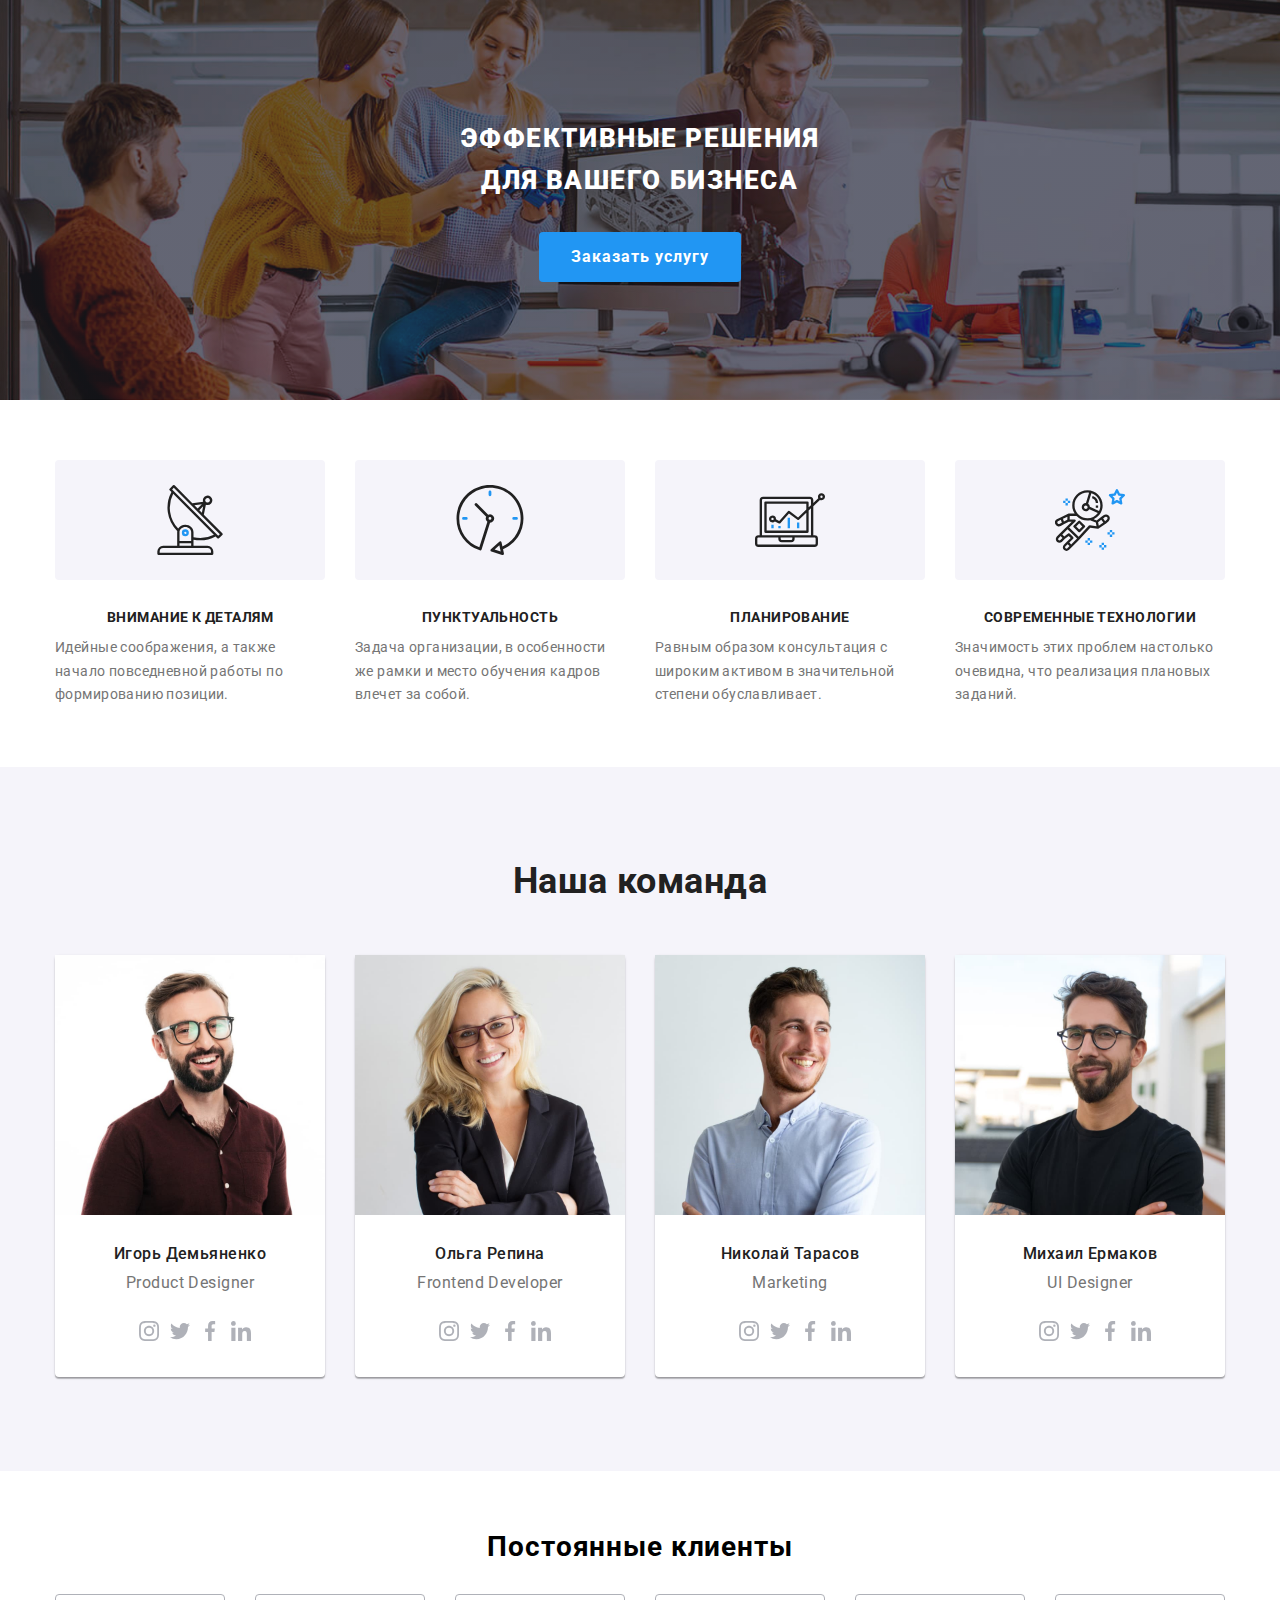
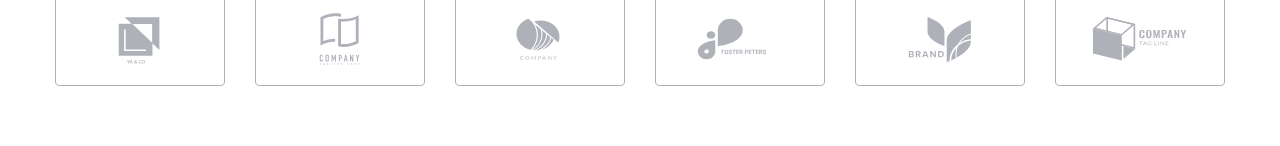
==== index.html @ dbbec522 "Clents mobile version" ====
<!DOCTYPE html>
<html lang="ru">
  <head>
    <meta charset="UTF-8" />
    <meta http-equiv="X-UA-Compatible" content="IE=edge" />
    <meta name="viewport" content="width=device-width, initial-scale=1.0" />
    <title>Студия</title>
    <link rel="preconnect" href="https://fonts.googleapis.com">
    <link rel="preconnect" href="https://fonts.gstatic.com" crossorigin>
    <link href="https://fonts.googleapis.com/css2?family=Raleway:wght@700&family=Roboto:wght@400;500;700;900&display=swap"
      rel="stylesheet">
      <link rel="stylesheet" href="./css/modern-normalize.css">
    
    <link rel="stylesheet" href="./css/main.min.css">
  </head>

  <body>
    <!-- <header class="header">
     <div class="container header-container">
      <nav class="main-nav">
        <a class="logo link" href="./index.html"><span class="logo__text" lang="en">Web</span>Studio</a>
        <ul class="header-list list">
          <li class="header-list__item "><a class="header-list__link link current current-line" href="./index.html">Студия </a></li>
          <li class="header-list__item"><a class="header-list__link link" href="./portfolio.html">Портфолио</a></li>
          <li class="header-list__item"><a class="header-list__link link" href="">Контакты</a></li>
        </ul>
      </nav>
      <ul class="header-contacts list">
        <li class="header-contacts__item"><a class="header-contacts__link link" href="mailto:info@devstudio.com">
          <svg class="header-contacts__icon" width="16" height="12">
            <use href="./images/icons.svg#icon-envelope"></use></svg>info@devstudio.com</a></li>
        <li class="header-contacts__item"><a class="header-contacts__link link" href="tel:+380961111111">
          <svg class="header-contacts__icon" width="10" height="16"><use href="./images/icons.svg#icon-smartphone"></use></svg>+38 096 111 11 11</a></li>
      </ul>
    </div>
    </header> -->
    <main>
      <section class="hero">
         <div class="container"> 
        <h1 class="hero__title">Эффективные решения для вашего бизнеса</h1>
       
       <button class="hero__btn" type="button" data-modal-open>Заказать услугу</button>
     </div>
      </section>
      <section class="features">
        <div class="container">
        <h2 class="features__title visually-hidden">Особенности</h2>
        <ul class="features-list list ">
          <li class="features-list__item"> <div class="features-list__icon"><svg width="70" height="70">
            <use href="./images/icons.svg#icon-antenna"></use></svg></div>
            <h3 class="features-list__subtitle">Внимание к деталям</h3>
            <p class="features-list__text">
              Идейные соображения, а также начало повседневной работы по
              формированию позиции.
            </p>
          </li>
          <li class="features-list__item"><div class="features-list__icon"><svg width="70" height="70">
            <use href="./images/icons.svg#icon-clock"></use></svg>
           </div>
            <h3 class="features-list__subtitle">Пунктуальность</h3>
            <p class="features-list__text">
              Задача организации, в особенности же рамки и место обучения кадров
              влечет за собой.
            </p>
          </li>
          <li class="features-list__item"><div class="features-list__icon"><svg width="70" height="70"><use href="./images/icons.svg#icon-diagram"></use>
          </svg></div>
            <h3 class="features-list__subtitle">Планирование</h3>
            <p class="features-list__text">
              Равным образом консультация с широким активом в значительной
              степени обуславливает.
            </p>
          </li>
          <li class="features-list__item"><div class="features-list__icon"><svg width="70" height="70"><use href="./images/icons.svg#icon-astronaut"></use></svg></div>
            <h3 class="features-list__subtitle">Современные технологии</h3>
            <p class="features-list__text">
              Значимость этих проблем настолько очевидна, что реализация
              плановых заданий.
            </p>
          </li>
        </ul>
      </div>
      </section>
      <!-- <section class="about-us">
        <div class="container">
        <h2 class="about-us__title">Чем мы занимаемся</h2>
        <ul class="about-us__list list">
          <li class="about-us__item">
            <img
              src="./images/box1.jpg"
              alt="пишет код на компьютере"
              width="370"
            />
            <p class="about-us__subtitle">Десктопные приложения</p>
          </li>
          <li class="about-us__item">
            <img
              src="./images/box2.jpg"
              alt="тестирует приложение на смартфоне"
              width="370"
            />
            <p class="about-us__subtitle">Мобильные приложения</p>
          </li>
          <li class="about-us__item">
            <img
              src="./images/box3.jpg"
              alt="тестирует приложение на планшете"
              width="370"
            />
            <p class="about-us__subtitle">Дизайнерские решения</p>
          </li>
        </ul>
      </div>
      </section> -->
      <section class="our-command">
        <div class="container">
        <h2 class="our-command__title">Наша команда</h2>
        <ul class="our-command__list list">
          <li class="our-command__item">
            <picture>
              <source srcset="./images/our-command-1-desk-1x.jpg 1x, 
              ./images/our-command-1-desk-2x.jpg 2x"
              media="(min-width:1200px)">
              <source srcset="./images/our-command-1-tab-1x.jpg 1x, 
              ./images/our-command-1-tab-2x.jpg 2x"
                media="(min-width:768px)">
                <source srcset="./images/our-command-1-mob-1x.jpg 1x, 
            ./images/our-command-1-mob-2x.jpg 2x"
            media="(min-width:320px)">
            </picture>
            <img src="./images/our-command-1.jpg" alt="фото Игоря Демьяненко/>
            <div class="our-command-list__content">
            <h3 class="our-command-list__subtitle">Игорь Демьяненко</h3>
            <p class="our-command-list__text" lang="en">Product Designer</p>
         <ul class="our-command-social-list socials list">
          <li class="socials__item">
            <a href="" class="socials__link"><svg class="socials__icon" width="20" height="20">
              <use href="./images/icons.svg#icon-instagram"></use>
            </svg></a>
          </li>
          <li class="socials__item">
            <a href="" class="socials__link"><svg class="socials__icon" width="20" height="20">
              <use href="./images/icons.svg#icon-twitter"></use></svg></a>
          </li>
          <li class="socials__item">
            <a href="" class="socials__link"><svg class="socials__icon" width="20" height="20">
              <use href="./images/icons.svg#icon-facebook"></use>
            </svg></a>
          </li>
          <li class="socials__item">
            <a href="" class="socials__link"><svg class="socials__icon" width="20" height="20">
              <use href="./images/icons.svg#icon-linkedin"></use>
            </svg></a>
          </li>
         </ul>
        </li>
          <li class="our-command__item">
            <picture>
              <source srcset="./images/our-command-2-desk-1x.jpg 1x, 
              ./images/our-command-2-desk-2x.jpg 2x"
                media="(min-width:1200px)">
              <source srcset="./images/our-command-2-tab-1x.jpg 1x,
              ./images/our-command-2-tab-2x.jpg 2x" media="(min-width:768px)">
              <source srcset="./images/our-command-2-mob-1x.jpg 1x, 
                        ./images/our-command-2-mob-2x.jpg 2x" media="(min-width:320px)">
            </picture>
            <img
              src="./images/our-command-2.jpg"
              alt=" фото Ольги Репиной"
            />
            <div class="our-command-list__content">
            <h3 class="our-command-list__subtitle">Ольга Репина</h3>
            <p class="our-command-list__text" lang="en">Frontend Developer</p>
            <ul class="our-command-social-list socials list">
            
              <li class="socials__item">
                <a href="" class="socials__link"><svg class="socials__icon" width="20" height="20">
                    <use href="./images/icons.svg#icon-instagram"></use>
                  </svg></a>
              </li>
              <li class="socials__item">
                <a href="" class="socials__link"><svg class="socials__icon" width="20" height="20">
                    <use href="./images/icons.svg#icon-twitter"></use>
                  </svg></a>
              </li>
              <li class="socials__item">
                <a href="" class="socials__link"><svg class="socials__icon" width="20" height="20">
                    <use href="./images/icons.svg#icon-facebook"></use>
                  </svg></a>
              </li>
              <li class="socials__item">
                <a href="" class="socials__link"><svg class="socials__icon" width="20" height="20">
                    <use href="./images/icons.svg#icon-linkedin"></use>
                  </svg></a>
              </li>
            </ul>
          </div>
        </li>
          <li class="our-command__item">
            <picture>
              <source srcset="./images/our-command-3-desk-1x.jpg 1x, 
                          ./images/our-command-3-desk-2x.jpg 2x" media="(min-width:1200px)">
              <source srcset="./images/our-command-3-tab-1x.jpg 1x,
                          ./images/our-command-3-tab-2x.jpg 2x" media="(min-width:768px)">
              <source srcset="./images/our-command-3-mob-1x.jpg 1x, 
                                    ./images/our-command-3-mob-2x.jpg 2x" media="(min-width:320px)">
            </picture>
            <img
              src="./images/our-command-3.jpg"
              alt=" фото Николая Тарасова"
            />
            <div class="our-command-list__content">
            <h3 class="our-command-list__subtitle">Николай Тарасов</h3>
            <p class="our-command-list__text" lang="en">Marketing</p>
            <ul class="our-command-social-list socials list">
            
              <li class="socials__item">
                <a href="" class="socials__link"><svg class="socials__icon" width="20" height="20">
                    <use href="./images/icons.svg#icon-instagram"></use>
                  </svg></a>
              </li>
              <li class="socials__item">
                <a href="" class="socials__link"><svg class="socials__icon" width="20" height="20">
                    <use href="./images/icons.svg#icon-twitter"></use>
                  </svg></a>
              </li>
              <li class="socials__item">
                <a href="" class="socials__link"><svg class="socials__icon" width="20" height="20">
                    <use href="./images/icons.svg#icon-facebook"></use>
                  </svg></a>
              </li>
              <li class="socials__item">
                <a href="" class="socials__link"><svg class="socials__icon" width="20" height="20">
                    <use href="./images/icons.svg#icon-linkedin"></use>
                  </svg></a>
              </li>
            </ul>
          </div>
        </li>
          <li class="our-command__item">
            <picture>
              <source srcset="./images/our-command-4-desk-1x.jpg 1x, 
                                      ./images/our-command-4-desk-2x.jpg 2x" media="(min-width:1200px)">
              <source srcset="./images/our-command-4-tab-1x.jpg 1x,
                                      ./images/our-command-4-tab-2x.jpg 2x" media="(min-width:768px)">
              <source srcset="./images/our-command-4-mob-1x.jpg 1x, 
      ./images/our-command-4-mob-2x.jpg 2x" media="(min-width:320px)">
            </picture>
            <img
              src="./images/our-command-4.jpg"
              alt="фото Михаила Ермакова"
            />
            <div class="our-command-list__content">
            <h3 class="our-command-list__subtitle">Михаил Ермаков</h3>
            <p class="our-command-list__text" lang="en">UI Designer</p>
            <ul class="our-command-social-list socials list">
            
              <li class="socials__item">
                <a href="" class="socials__link"><svg class="socials__icon" width="20" height="20">
                    <use href="./images/icons.svg#icon-instagram"></use>
                  </svg></a>
              </li>
              <li class="socials__item">
                <a href="" class="socials__link"><svg class="socials__icon" width="20" height="20">
                    <use href="./images/icons.svg#icon-twitter"></use>
                  </svg></a>
              </li>
              <li class="socials__item">
                <a href="" class="socials__link"><svg class="socials__icon" width="20" height="20">
                    <use href="./images/icons.svg#icon-facebook"></use>
                  </svg></a>
              </li>
              <li class="socials__item">
                <a href="" class="socials__link"><svg class="socials__icon" width="20" height="20">
                    <use href="./images/icons.svg#icon-linkedin"></use>
                  </svg></a>
              </li>
            </ul>
          </div>
        </li>
        </ul>
      </div>
    </div>
      </section>
      <section class="clients">
        <div class="container">
          <h2 class="clients__title">Постоянные клиенты</h2>
          <ul class="clients-list list">
            <li class="clients-list__item"> <a class="clients-list__link" href=""><svg class="clients-list__logo" width="106"
                  height="60">
                  <use href="./images/icons.svg#icon-logo-1"></use>
                </svg></a>
            </li>
            <li class="clients-list__item"> <a class="clients-list__link" href=""><svg class="clients-list__logo" width="106"
                  height="60">
                  <use href="./images/icons.svg#icon-logo-2"></use>
                </svg></a>
            </li>
            <li class="clients-list__item"> <a class="clients-list__link" href=""><svg class="clients-list__logo" width="106"
                  height="60">
                  <use href="./images/icons.svg#icon-logo-3"></use>
                </svg></a>
            </li>
            <li class="clients-list__item"> <a class="clients-list__link" href=""><svg class="clients-list__logo" width="106"
                  height="60">
                  <use href="./images/icons.svg#icon-logo-4"></use>
                </svg></a>
            </li>
            <li class="clients-list__item"> <a class="clients-list__link" href=""><svg class="clients-list__logo" width="106"
                  height="60">
                  <use href="./images/icons.svg#icon-logo-5"></use>
                </svg></a>
            </li>
            <li class="clients-list__item"> <a class="clients-list__link" href=""><svg class="clients-list__logo" width="106"
                  height="60">
                  <use href="./images/icons.svg#icon-logo-6"></use>
                </svg></a>
            </li>
          </ul>
        </div>
      </section>
    </main>
    <!-- <footer class="footer">
      <div class="container">
        <div class="footer-wrap">
        <div class="footer-contacts">
      <a class="footer-logo link" href="./index.html"><span class="footer-logo__text" lang="en">Web</span>Studio</a>
      <address>
        <ul class="footer-contacts-list list">
          <li class="footer-contacts-list__item">
            <a class="footer-contacts-list__link footer-contacts-list__adress link" href="https://goo.gl/maps/iGp5P4JQ2fNc7tYMA"
              >г. Киев, пр-т Леси Украинки, 26</a>
          </li>
          <li class="footer-contacts-list__item"><a class="footer-contacts-list__link  link" href="mailto:info@devstudio.com">info@devstudio.com</a></li>
          <li class="footer-contacts-list__item"><a class= "footer-contacts-list__link link" href="tel:+380961111111">+38 096 111 11 11</a></li>
        </ul></address>
    </div>
  
        <div class="footer-join"> 
          <p class="footer-join__title">ПРИСОЕДИНЯЙТЕСЬ</p>
<ul class="footer-social list">
  <li class="footer-social__item"><a href="" class="footer-social__link"><svg class="footer-social__icon" width="20" height="20">
      <use href="./images/icons.svg#icon-instagram"></use>
    </svg></a></li>
    <li class="footer-social__item">
      <a href="" class="footer-social__link"><svg class="footer-social__icon" width="20" height="20">
          <use href="./images/icons.svg#icon-twitter"></use>
        </svg></a>
    </li>
    <li class="footer-social__item">
      <a href="" class="footer-social__link"><svg class="footer-social__icon" width="20" height="20">
          <use href="./images/icons.svg#icon-facebook"></use>
        </svg></a>
    </li>
    <li class="footer-social__item">
      <a href="" class="footer-social__link"><svg class="footer-social__icon" width="20" height="20">
          <use href="./images/icons.svg#icon-linkedin"></use>
        </svg></a>
    </li>
</ul></div>
<div class="footer-subscribe">
<p class="footer-subscribe__title">ПОДПИШИТЕСЬ НА РАССЫЛКУ</p>
<form class="footer-form">
  <label for="footer-form__mail" class="footer-form__text"></label>
 
    <input type="email"
     name="footer-form__mail" 
     class="footer-form__input" 
     id="footer-form__mail"
     placeholder="E-mail"/>
    <button type="submit" class="footer-form__btn">Подписаться
      <svg class="footer-form__icon" width="24" height="24">
        <use href="./images/icons.svg#icon-icon-send"></use></svg></button>

</form></div>
        
   </div></div>
     </footer> -->
     <div class="backdrop is-hidden" data-modal>
      <div class=" modal">
        <button type="button" class="modal__close" data-modal-close>
          <svg class="modal__icon" width="18" height="18">
            <use href="./images/icons.svg#icon-close-black-18dp"></use></svg>
        </button>
        <p class="modal__title">Оставьте свои данные, мы вам перезвоним</p>
        <form class="modal-form">
          <div class="modal-form__field">
          <label for="user-name" class="modal-form__text">Имя</label>
          <div class="modal-form__wrap"><input type="text" 
          name="user-name"  
          class="modal-form__input"
          id="user-name"/>
        <svg class="modal-form__icon" width="18" height="18">
          <use href="./images/icons.svg#icon-person-black"></use></svg>
      </div></div>
          <div class="modal-form__field">
          <label for="user-tel" class="modal-form__text">Телефон</label>
          <div class="modal-form__wrap">
          <input type="tel" 
          name="user-tel" 
          class="modal-form__input"
          id="user-tel"/>
        <svg class="modal-form__icon" width="18" height="18">
          <use href="./images/icons.svg#icon-phone-black"></use></svg>
      </div></div>
         <div class="modal-form__field">
          <label for="user-mail" class="modal-form__text">Почта</label>
          <div class="modal-form__wrap">
          <input type="email"  
          name="user-mail" 
          class="modal-form__input"
          id="user-mail"/>
          <svg class="modal-form__icon" width="18" height="18">
            <use href="./images/icons.svg#icon-email-black">
          </use></svg>
         </div>
       </div>
          <label for="user-text" class="modal-form__text">Комментарий</label>
          <textarea 
          name="user-text" 
          id="user-text" 
          class="modal-form__comment"
          placeholder="Введите текст"></textarea>
          <div class="modal-check">
            <input type="checkbox" name="policy" id="modal-check" class="modal-check visually-hidden" />
            <label for="modal-check" class="modal-check__text">
              <span class="modal-check__span"><svg class="modal-check__icon" width="16" height="15">
                  <use href="./images/icons.svg#icon-check-icon"></use>
                </svg>
              </span>Соглашаюсь с рассылкой и принимаю&nbsp;<a class="modal-check__link" href="">Условия договора</a></label>
            </div>
          <button type="submit" class="modal__btn">Отправить</button>
        </form>
      </div>
     </div>
     <script src="./js/modal.js"></script>
  </body>
</html>
---- css/main.min.css ----
p,h1,h2,h3,h4,h5,h6,ul{margin:0;padding:0}:root{--main-title-color: #ffffff;--second-title-color: #212121;--main-text-color: #757575;--second-text-color: #ffffff;--third-text-color: rgba(255, 255, 255, 0.6);--accent-color: #2196f3;--btn-color: #ffffff;--second-btn-color: #212121;--dark-background-color: #2f303a}body{font-family:Roboto, sans-serif;letter-spacing:0.03em;background-color:#ffffff}.list{list-style:none}.link{text-decoration:none}.visually-hidden{position:absolute;white-space:nowrap;width:1px;height:1px;overflow:hidden;border:0;padding:0;clip:rect(0 0 0 0);clip-path:inset(50%);margin:-1px}img{display:block;max-width:100%;height:auto}.container{width:100%;padding-left:15px;padding-right:15px;margin:0 auto}@media screen and (min-width: 480px){.container{width:480px}}@media screen and (min-width: 768px){.container{width:768px}}@media screen and (min-width: 1200px){.container{width:1200px}}.header{border-bottom:1px solid #ececec}.main-nav{display:flex}.header-list{display:flex;align-items:baseline}.header-contacts{display:flex;align-items:center;margin-left:auto}.header-contacts__mail{display:flex;align-items:center}.header-contacts__icon{margin-right:10px;fill:currentColor;transition:fill 250ms cubic-bezier(0.4, 0, 0.2, 1)}.header-contacts__icon:focus,.header-contacts__icon:hover{color:var(--accent-color);fill:var(--accent-color)}.header-contacts__item{display:flex;align-items:center}.header-container{display:flex;align-items:center}.logo{font-family:Raleway;font-style:normal;font-weight:bold;font-size:26px;line-height:1.19;color:#000000;margin-right:94px;padding-top:24px;padding-bottom:24px}.logo__text{color:var(--accent-color)}.header-list__link{font-weight:500;font-size:14px;line-height:1.14;letter-spacing:0.02em;color:var(--second-title-color);padding:32px 0;display:block;transition:color 250ms cubic-bezier(0.4, 0, 0.2, 1);position:relative}.header-list__link:hover,.header-list__link:focus{color:var(--accent-color)}.current-line::after{content:"";width:100%;height:4px;background-color:var(--accent-color);border-radius:2px;position:absolute;left:0;bottom:-3px}.current{color:var(--accent-color)}.header-list__item{margin-right:50px}.header-list__item:last-child{margin-right:0}.header-contacts__item{margin-right:50px}.header-contacts__link{font-weight:500;font-size:14px;line-height:1.14;letter-spacing:0.02em;color:var(--main-text-color);padding:32px 0;display:flex;align-items:center;transition:color 250ms cubic-bezier(0.4, 0, 0.2, 1)}.header-contacts__link:focus,.header-contacts__link:hover{color:var(--accent-color)}.hero{background-color:var(--dark-background-color);background-image:linear-gradient(rgba(47,48,58,0.4), rgba(47,48,58,0.4)),url(/images/hero-bg-mob-1x.png);text-align:center;background-repeat:no-repeat;background-size:cover;background-position:center;margin:0 auto}@media (min-device-pixel-ratio: 2), (min-resolution: 192dpi), (min-resolution: 2dppx){.hero{background-image:linear-gradient(rgba(47,48,58,0.4), rgba(47,48,58,0.4)),url(../images/hero-bg-mob-2x.png)}}@media screen and (min-width: 768px){.hero{background-color:var(--dark-background-color);background-image:linear-gradient(rgba(47,48,58,0.4), rgba(47,48,58,0.4)),url(/images/hero-bg-tab-1x.png);text-align:center;background-repeat:no-repeat;background-size:cover;background-position:center;margin:0 auto}}@media screen and (min-width: 768px) and (min-device-pixel-ratio: 2), screen and (min-width: 768px) and (min-resolution: 192dpi), screen and (min-width: 768px) and (min-resolution: 2dppx){.hero{background-image:linear-gradient(rgba(47,48,58,0.4), rgba(47,48,58,0.4)),url(../images/hero-bg-tab-2x.png)}}@media screen and (min-width: 1200px){.hero{background-color:var(--dark-background-color);background-image:linear-gradient(rgba(47,48,58,0.4), rgba(47,48,58,0.4)),url(/images/hero-bg-desk-1x.png);text-align:center;background-repeat:no-repeat;background-size:cover;background-position:center;margin:0 auto}}@media screen and (min-width: 1200px) and (min-device-pixel-ratio: 2), screen and (min-width: 1200px) and (min-resolution: 192dpi), screen and (min-width: 1200px) and (min-resolution: 2dppx){.hero{background-image:linear-gradient(rgba(47,48,58,0.4), rgba(47,48,58,0.4)),url(../images/hero-bg-desk-2x.png)}}.hero__title{font-weight:900;font-size:26px;line-height:1.61;text-align:center;letter-spacing:0.06em;color:var(--main-title-color);text-transform:uppercase;padding-top:118px;width:360px;margin:0 auto}.hero__btn{font-family:inherit;font-weight:700;font-size:16px;line-height:1.87;letter-spacing:0.06em;color:var(--btn-color);cursor:pointer;border:none;border-radius:4px;background-color:var(--accent-color);margin-top:30px;margin-bottom:118px;padding:10px 32px;transition:color 250ms cubic-bezier(0.4, 0, 0.2, 1),background-color 250ms cubic-bezier(0.4, 0, 0.2, 1)}.hero__btn:hover,.hero__btn:focus{color:var(--btn-color);background-color:#188ce8}.features{padding-top:60px;padding-bottom:60px}.features-list{margin-bottom:-30px}@media screen and (min-width: 768px){.features-list{display:flex;flex-wrap:wrap;margin-left:-30px}}.features-list__item{margin-bottom:30px}@media screen and (min-width: 768px){.features-list__item{width:calc(100% / 2 - 30px);margin-left:30px}}@media screen and (min-width: 1200px){.features-list__item{width:calc(100% / 4 - 30px)}}.features-list__subtitle{font-weight:700;font-size:14px;line-height:1.14;text-transform:uppercase;color:var(--second-title-color);margin-top:30px;margin-bottom:10px;text-align:center}.features-list__text{font-weight:400;font-size:14px;line-height:1.71;color:var(--main-text-color);letter-spacing:0.03em}.features-list__icon{background-color:#f5f4fa;border-radius:4px;display:flex;justify-content:center;align-items:center;width:450px;height:120px}@media screen and (min-width: 768px){.features-list__icon{width:354px}}@media screen and (min-width: 1200px){.features-list__icon{width:270px}}.about-us{padding-bottom:94px}.about-us__list{display:flex;margin-right:-30px}.about-us__item{flex-basis:calc(100% / 3 - 30px);margin-right:30px;position:relative}.about-us__title{font-weight:700;font-size:36px;line-height:1.16;text-align:center;color:var(--second-title-color);margin-bottom:50px}.about-us__subtitle{display:flex;justify-content:center;align-items:center;height:70px;width:100%;font-weight:700;font-size:14px;line-height:1.14;vertical-align:top;text-transform:uppercase;color:var(--second-text-color);background-color:rgba(47,48,58,0.8);position:absolute;bottom:0}.our-command{background-color:#f5f4fa;padding-top:60px;padding-bottom:60px}@media screen and (min-width: 1200px){.our-command{padding-top:94px;padding-bottom:94px}}.our-command__title{margin-bottom:30px;font-weight:bold;font-size:36px;line-height:1.16;text-align:center;color:var(--second-title-color)}@media screen and (min-width: 1200px){.our-command__title{margin-bottom:52px}}.our-command__list{margin-bottom:-30px}@media screen and (min-width: 768px){.our-command__list{display:flex;flex-wrap:wrap;margin-right:-30px;margin-bottom:-30px}}@media screen and (min-width: 1200px){.our-command__list{display:flex;margin-right:-30px;margin-bottom:-30px}}.our-command__item{background-color:#ffffff;border-radius:4px;box-shadow:0px 1px 3px rgba(0,0,0,0.12),0px 1px 1px rgba(0,0,0,0.14),0px 2px 1px rgba(0,0,0,0.2);max-width:450px;margin-bottom:30px}@media screen and (min-width: 768px){.our-command__item{flex-basis:calc(100% / 2 - 30px);margin-right:30px;max-width:354px}}@media screen and (min-width: 1200px){.our-command__item{flex-basis:calc(100% / 4 - 30px);margin-right:30px;max-width:270px}}.our-command-list__content{margin:0 auto}.our-command-list__subtitle{font-weight:500;font-size:16px;line-height:1.18;text-align:center;color:var(--second-title-color);margin-bottom:10px;margin-top:30px}.our-command-list__text{font-weight:normal;font-size:16px;line-height:1.18;text-align:center;color:var(--main-text-color);margin-bottom:16px}@media screen and (min-width: 480px){.our-command-social-list{display:flex;justify-content:center;margin:16px 122px 0 122px}}@media screen and (min-width: 768px){.our-command-social-list{display:flex;justify-content:center;margin:16px 74px 24px 74px}}@media screen and (min-width: 1200px){.our-command-social-list{display:flex;justify-content:center}}.socials__item{width:44px;height:44px;flex-basis:calc(100% / 4 - 10px);margin-left:10px}.socials__link{width:100%;height:100%;border-radius:50%;display:flex;justify-content:center;align-items:center;color:#afb1b8;transition:background-color 250ms cubic-bezier(0.4, 0, 0.2, 1),color 250ms cubic-bezier(0.4, 0, 0.2, 1)}.socials__link:hover,.socials__link:focus{background-color:var(--accent-color);border-color:none}.socials__link:focus .socials__icon,.socials__link:hover .socials__icon{background-color:var(--accent-color);color:var(--second-text-color)}.socials__icon{fill:currentColor}.socials__link:focus .socials__icon,.socials__link:hover .socials__icon{background-color:var(--accent-color);color:var(--second-text-color)}.clients{padding-top:60px;padding-bottom:60px}@media screen and (min-width: 480px){.clients__title{font-style:700;font-size:28px;letter-spacing:0.03em;line-height:1.17;text-align:center;margin-bottom:30px}}.clients-list{display:flex;flex-wrap:wrap;margin:-15px}.clients-list__item{height:92px;width:calc(100% / 2 - 30px);margin:15px;align-items:center;display:flex;justify-content:center}@media screen and (min-width: 768px){.clients-list__item{width:calc(100% / 3 - 30px)}}@media screen and (min-width: 1200px){.clients-list__item{width:calc(100% / 6 - 30px)}}.clients-list__link{align-items:center;display:flex;justify-content:center;color:#afb1b8;width:100%;height:100%;border:1px solid #afb1b8;border-radius:4px;display:flex;justify-content:center;align-items:center;transition:border-color 250ms cubic-bezier(0.4, 0, 0.2, 1),color 250ms cubic-bezier(0.4, 0, 0.2, 1)}.clients-list__link:hover,.clients-list__link:focus{border-color:var(--accent-color)}.clients-list__logo{fill:currentColor}.clients-list__logo clients-list__logo,.clients-list__link:focus .clients-list__logo,.clients-list__link:hover .clients-list__logo{color:var(--accent-color)}.footer-wrap{display:flex;align-items:baseline}.footer{padding-top:60px;padding-bottom:60px}.footer{background-color:var(--dark-background-color)}.footer-logo{font-family:Raleway;font-style:normal;font-weight:bold;font-size:26px;line-height:1.19;color:#ffffff;margin-bottom:20px;display:block}.footer-logo__text{color:var(--accent-color)}.footer-contacts-list__item{margin-bottom:10px}.footer-contacts-list__item:last-child{margin-bottom:0}.footer-contacts-list__link{font-style:normal;font-weight:400;font-size:14px;line-height:1.71;color:var(--third-text-color);transition:color 250ms cubic-bezier(0.4, 0, 0.2, 1)}.footer-contacts-list__link:focus,.footer-contacts-list__link:hover{color:var(--accent-color)}.footer-contacts-list__adress{font-style:normal;font-weight:400;font-size:14px;line-height:1.71;color:var(--second-text-color)}.footer-contacts{display:block;margin-right:70px}.footer-join{margin-right:auto}.footer-join__title{font-weight:700;font-size:14px;line-height:1.14;vertical-align:top;letter-spacing:0.03em;color:var(--second-text-color);font-style:normal;margin-bottom:20px;display:flex}.footer-social{display:flex;justify-content:center;align-items:flex-start}.footer-social__item{width:44px;height:44px}.footer-social__item+.footer-social__item{margin-left:10px}.footer-social__link{width:100%;height:100%;border-radius:50%;display:flex;justify-content:center;align-items:center;background-color:rgba(255,255,255,0.1);transition:background-color 250ms cubic-bezier(0.4, 0, 0.2, 1)}.footer-social__link:focus,.footer-social__link:hover{background-color:var(--accent-color)}.footer-social__icon{fill:var(--second-text-color)}.footer-subscribe__title{font-weight:700;font-size:14px;line-height:1.14;vertical-align:top;letter-spacing:0.03em;color:var(--second-text-color);font-style:normal;margin-bottom:20px;display:flex}.footer-subscribe{display:flex;align-items:baseline;flex-direction:column;margin-left:auto}.footer-form__input{border:1px solid rgba(255,255,255,0.3);background-color:transparent;border-radius:4px;width:358px;height:50px;padding:15px 16px;color:var(--second-text-color)}.footer-form__input::placeholder{color:rgba(255,255,255,0.6);font-size:16px;line-height:1.25;font-weight:400;letter-spacing:0.03em}.footer-form__btn{font-family:inherit;font-weight:700;font-size:16px;font-style:normal;line-height:1.87;letter-spacing:0.06em;color:var(--btn-color);cursor:pointer;border:none;border-radius:4px;background-color:var(--accent-color);width:200px;height:50px;margin-left:12px;justify-content:center;align-items:center}.footer-form__icon{margin-left:10px}.samples{padding-top:94px;padding-bottom:94px}.samples-list{display:flex;justify-content:center;margin-bottom:50px}.samples-list__item{margin-right:8px}.samples-list__btn{font-family:inherit;font-style:normal;font-weight:500;font-size:16px;line-height:1.62;text-align:center;letter-spacing:0.03em;color:var(--second-btn-color);cursor:pointer;border:none;border-radius:4px;padding:6px 22px;transition:color 250ms cubic-bezier(0.4, 0, 0.2, 1),background-color 250ms cubic-bezier(0.4, 0, 0.2, 1),box-shadow 250ms cubic-bezier(0.4, 0, 0.2, 1)}.samples-list__btn:focus,.samples-list__btn:hover{color:var(--btn-color);background-color:var(--accent-color);box-shadow:0px 3px 1px rgba(0,0,0,0.1),0px 1px 2px rgba(0,0,0,0.08),0px 2px 2px rgba(0,0,0,0.12)}.samples-list__btn-current{background-color:var(--accent-color);color:var(--btn-color)}.sample-cards{display:flex;flex-wrap:wrap;margin-right:-30px;margin-bottom:-30px}.sample-cards__link{display:block;transition:box-shadow 250ms cubic-bezier(0.4, 0, 0.2, 1);position:relative}.sample-cards__link:hover,.sample-cards__link:focus{box-shadow:0px 1px 1px rgba(0,0,0,0.12),0px 4px 4px rgba(0,0,0,0.06),1px 4px 6px rgba(0,0,0,0.16)}.sample-cards__item{flex-basis:calc(100% / 3 - 30px);margin-right:30px;margin-bottom:30px;transition:box-shadow 250ms cubic-bezier(0.4, 0, 0.2, 1)}.card-content{padding:20px 24px;border:1px solid #eeeeee;border-top:0}.card-content__title{font-weight:700;font-size:18px;line-height:2;letter-spacing:0.06em;color:var(--second-title-color)}.card-content__text{font-weight:normal;font-size:16px;line-height:1.87;color:var(--main-text-color)}.sample-cards__wrap{position:relative;overflow:hidden}.sample-cards__text{position:absolute;top:0;left:0;font-size:18px;line-height:1.33;letter-spacing:0.03em;color:var(--second-text-color);background-color:rgba(33,150,243,0.9);padding:63px 24px;height:100%;transform:translateY(100%);transition:transform 250ms cubic-bezier(0.4, 0, 0.2, 1),opacity 250ms cubic-bezier(0.4, 0, 0.2, 1);opacity:0}.sample-cards__link:hover .sample-cards__text,.sample-cards__link:focus .sample-cards__text{transform:translateY(0);opacity:1}.backdrop{width:100vw;height:100vh;background-color:rgba(0,0,0,0.1);position:fixed;top:0;left:0;transition:opacity 350ms, visibility 350ms}.backdrop.is-hidden .modal{transform:scale(1.5) rotate(180deg)}.modal{width:528px;height:581px;background-color:var(--second-text-color);border-radius:4px;position:absolute;top:50%;left:50%;transform:scale(1) rotate(0) translate(-50%, -50%);transition:transform 350ms;padding:40px}.modal__close{position:absolute;top:8px;right:8px;width:30px;height:30px;background-color:transparent;border:1px solid rgba(0,0,0,0.1);border-radius:50%;display:flex;justify-content:center;align-items:center}.modal__icon{fill:currentColor;transition:fill 250ms cubic-bezier(0.4, 0, 0.2, 1)}.modal__icon:hover,.modal__icon:focus{fill:var(--accent-color)}.is-hidden{visibility:hidden;opacity:0;pointer-events:none}.modal__title{font-weight:700;font-size:20px;line-height:1.15;letter-spacing:0.03em;color:var(--second-title-color);text-align:center;margin-bottom:12px}.modal-form__field{margin-bottom:10px}.modal-form__wrap{position:relative}.modal-form__icon{position:absolute;top:50%;transform:translateY(-50%);left:0;margin-left:15px;transition:fill 250ms cubic-bezier(0.4, 0, 0.2, 1)}.modal-form__input:hover+.modal-form__icon,.modal-form__input:focus+.modal-form__icon{fill:var(--accent-color)}.modal-form__input{width:100%;height:40px;border:1px solid rgba(33,33,33,0.2);border-radius:4px;padding-left:42px;outline:none;background-color:transparent;transition:border-color 250ms cubic-bezier(0.4, 0, 0.2, 1)}.modal-form__input:focus,.modal-form__input:hover{border-color:var(--accent-color)}.modal-form__text{font-weight:400;font-size:12px;line-height:1.14;color:var(--main-text-color);margin-bottom:4px;display:block}.modal-form__comment{width:100%;height:120px;border:1px solid rgba(33,33,33,0.2);border-radius:4px;outline:none;padding:12px 16px;resize:none;background-color:transparent;margin-bottom:20px}.modal-form__comment::placeholder{color:rgba(117,117,117,0.5);font-size:12px;font-weight:400;line-height:1.16}.modal-form__comment:focus,.modal-form__comment:hover{border-color:var(--accent-color)}.modal__btn{font-family:inherit;font-weight:700;font-size:16px;line-height:1.87;letter-spacing:0.06em;color:var(--btn-color);cursor:pointer;border:none;border-radius:4px;background-color:var(--accent-color);padding:10px 55px;display:block;margin:0 auto;box-shadow:0px 4px 4px rgba(0,0,0,0.15);transition:color 250ms cubic-bezier(0.4, 0, 0.2, 1),background-color 250ms cubic-bezier(0.4, 0, 0.2, 1),box-shadow 250ms cubic-bezier(0.4, 0, 0.2, 1);margin-top:30px}.modal__btn:focus,.modal__btn:hover{color:var(--btn-color);background-color:#188ce8;box-shadow:0px 4px 4px rgba(0,0,0,0.15)}.modal-check__text{width:100%;font-weight:400;font-size:14px;line-height:1.46;color:var(--main-text-color);letter-spacing:0.03em;display:flex;justify-content:center;align-items:baseline;text-align:center}.modal-check__text span{width:16px;height:15px;border:2px solid #000000;margin-right:5px;border-radius:2px;display:flex;justify-content:center;align-items:center}.modal-check{transition:border 250ms cubic-bezier(0.4, 0, 0.2, 1)}.modal-check:checked+.modal-check__text span{background-color:var(--accent-color);border:none}.modal-check:focus+.modal-check__text span{border:1px solid var(--accent-color)}.modal-check__icon{fill:transparent}.modal-check:checked+.modal-check__text .modal-check__icon{fill:#ffffff}.modal-check__link{color:var(--accent-color);text-decoration-skip-ink:none}
/*# sourceMappingURL=main.min.css.map */
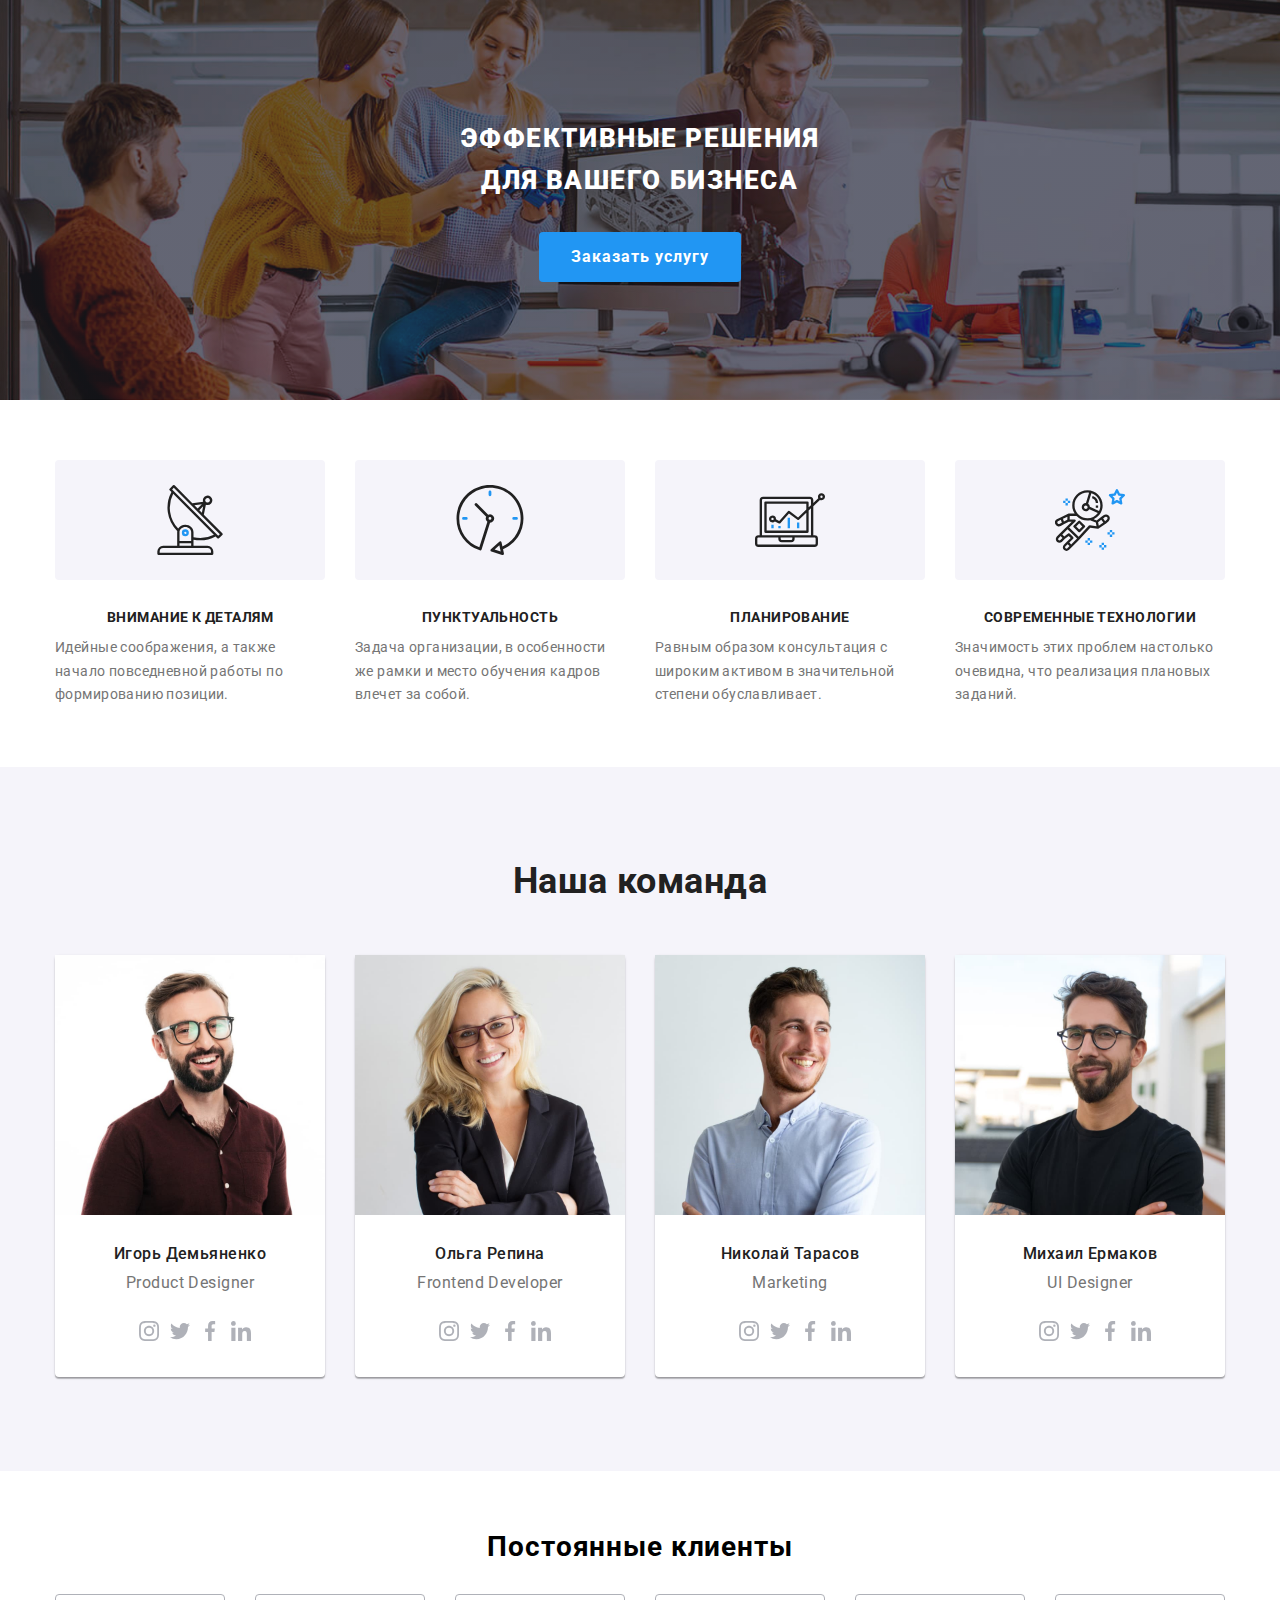
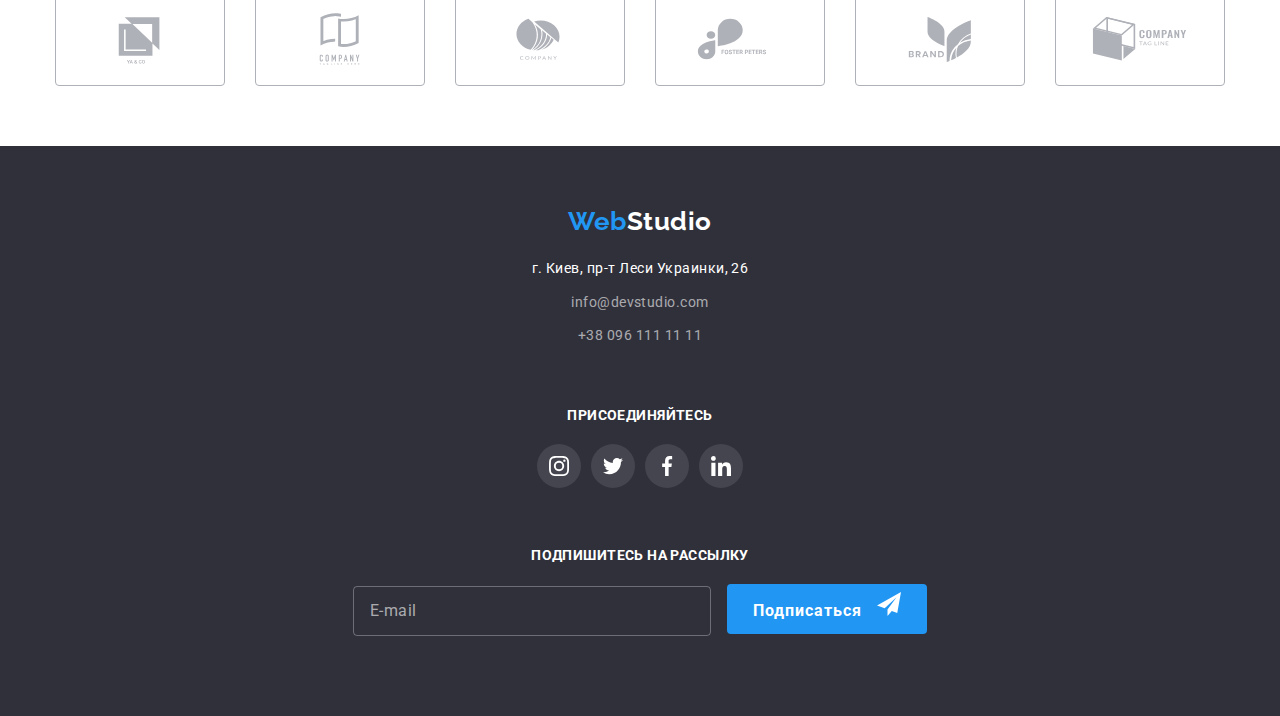
==== commit b404629b: "Footer mobile version" ====
--- a/index.html
+++ b/index.html
@@ -320,7 +320,7 @@
         </div>
       </section>
     </main>
-    <!-- <footer class="footer">
+    <footer class="footer">
       <div class="container">
         <div class="footer-wrap">
         <div class="footer-contacts">
@@ -375,7 +375,7 @@
 </form></div>
         
    </div></div>
-     </footer> -->
+     </footer>
      <div class="backdrop is-hidden" data-modal>
       <div class=" modal">
         <button type="button" class="modal__close" data-modal-close>
--- a/css/main.min.css
+++ b/css/main.min.css
@@ -1,2 +1,2 @@
-p,h1,h2,h3,h4,h5,h6,ul{margin:0;padding:0}:root{--main-title-color: #ffffff;--second-title-color: #212121;--main-text-color: #757575;--second-text-color: #ffffff;--third-text-color: rgba(255, 255, 255, 0.6);--accent-color: #2196f3;--btn-color: #ffffff;--second-btn-color: #212121;--dark-background-color: #2f303a}body{font-family:Roboto, sans-serif;letter-spacing:0.03em;background-color:#ffffff}.list{list-style:none}.link{text-decoration:none}.visually-hidden{position:absolute;white-space:nowrap;width:1px;height:1px;overflow:hidden;border:0;padding:0;clip:rect(0 0 0 0);clip-path:inset(50%);margin:-1px}img{display:block;max-width:100%;height:auto}.container{width:100%;padding-left:15px;padding-right:15px;margin:0 auto}@media screen and (min-width: 480px){.container{width:480px}}@media screen and (min-width: 768px){.container{width:768px}}@media screen and (min-width: 1200px){.container{width:1200px}}.header{border-bottom:1px solid #ececec}.main-nav{display:flex}.header-list{display:flex;align-items:baseline}.header-contacts{display:flex;align-items:center;margin-left:auto}.header-contacts__mail{display:flex;align-items:center}.header-contacts__icon{margin-right:10px;fill:currentColor;transition:fill 250ms cubic-bezier(0.4, 0, 0.2, 1)}.header-contacts__icon:focus,.header-contacts__icon:hover{color:var(--accent-color);fill:var(--accent-color)}.header-contacts__item{display:flex;align-items:center}.header-container{display:flex;align-items:center}.logo{font-family:Raleway;font-style:normal;font-weight:bold;font-size:26px;line-height:1.19;color:#000000;margin-right:94px;padding-top:24px;padding-bottom:24px}.logo__text{color:var(--accent-color)}.header-list__link{font-weight:500;font-size:14px;line-height:1.14;letter-spacing:0.02em;color:var(--second-title-color);padding:32px 0;display:block;transition:color 250ms cubic-bezier(0.4, 0, 0.2, 1);position:relative}.header-list__link:hover,.header-list__link:focus{color:var(--accent-color)}.current-line::after{content:"";width:100%;height:4px;background-color:var(--accent-color);border-radius:2px;position:absolute;left:0;bottom:-3px}.current{color:var(--accent-color)}.header-list__item{margin-right:50px}.header-list__item:last-child{margin-right:0}.header-contacts__item{margin-right:50px}.header-contacts__link{font-weight:500;font-size:14px;line-height:1.14;letter-spacing:0.02em;color:var(--main-text-color);padding:32px 0;display:flex;align-items:center;transition:color 250ms cubic-bezier(0.4, 0, 0.2, 1)}.header-contacts__link:focus,.header-contacts__link:hover{color:var(--accent-color)}.hero{background-color:var(--dark-background-color);background-image:linear-gradient(rgba(47,48,58,0.4), rgba(47,48,58,0.4)),url(/images/hero-bg-mob-1x.png);text-align:center;background-repeat:no-repeat;background-size:cover;background-position:center;margin:0 auto}@media (min-device-pixel-ratio: 2), (min-resolution: 192dpi), (min-resolution: 2dppx){.hero{background-image:linear-gradient(rgba(47,48,58,0.4), rgba(47,48,58,0.4)),url(../images/hero-bg-mob-2x.png)}}@media screen and (min-width: 768px){.hero{background-color:var(--dark-background-color);background-image:linear-gradient(rgba(47,48,58,0.4), rgba(47,48,58,0.4)),url(/images/hero-bg-tab-1x.png);text-align:center;background-repeat:no-repeat;background-size:cover;background-position:center;margin:0 auto}}@media screen and (min-width: 768px) and (min-device-pixel-ratio: 2), screen and (min-width: 768px) and (min-resolution: 192dpi), screen and (min-width: 768px) and (min-resolution: 2dppx){.hero{background-image:linear-gradient(rgba(47,48,58,0.4), rgba(47,48,58,0.4)),url(../images/hero-bg-tab-2x.png)}}@media screen and (min-width: 1200px){.hero{background-color:var(--dark-background-color);background-image:linear-gradient(rgba(47,48,58,0.4), rgba(47,48,58,0.4)),url(/images/hero-bg-desk-1x.png);text-align:center;background-repeat:no-repeat;background-size:cover;background-position:center;margin:0 auto}}@media screen and (min-width: 1200px) and (min-device-pixel-ratio: 2), screen and (min-width: 1200px) and (min-resolution: 192dpi), screen and (min-width: 1200px) and (min-resolution: 2dppx){.hero{background-image:linear-gradient(rgba(47,48,58,0.4), rgba(47,48,58,0.4)),url(../images/hero-bg-desk-2x.png)}}.hero__title{font-weight:900;font-size:26px;line-height:1.61;text-align:center;letter-spacing:0.06em;color:var(--main-title-color);text-transform:uppercase;padding-top:118px;width:360px;margin:0 auto}.hero__btn{font-family:inherit;font-weight:700;font-size:16px;line-height:1.87;letter-spacing:0.06em;color:var(--btn-color);cursor:pointer;border:none;border-radius:4px;background-color:var(--accent-color);margin-top:30px;margin-bottom:118px;padding:10px 32px;transition:color 250ms cubic-bezier(0.4, 0, 0.2, 1),background-color 250ms cubic-bezier(0.4, 0, 0.2, 1)}.hero__btn:hover,.hero__btn:focus{color:var(--btn-color);background-color:#188ce8}.features{padding-top:60px;padding-bottom:60px}.features-list{margin-bottom:-30px}@media screen and (min-width: 768px){.features-list{display:flex;flex-wrap:wrap;margin-left:-30px}}.features-list__item{margin-bottom:30px}@media screen and (min-width: 768px){.features-list__item{width:calc(100% / 2 - 30px);margin-left:30px}}@media screen and (min-width: 1200px){.features-list__item{width:calc(100% / 4 - 30px)}}.features-list__subtitle{font-weight:700;font-size:14px;line-height:1.14;text-transform:uppercase;color:var(--second-title-color);margin-top:30px;margin-bottom:10px;text-align:center}.features-list__text{font-weight:400;font-size:14px;line-height:1.71;color:var(--main-text-color);letter-spacing:0.03em}.features-list__icon{background-color:#f5f4fa;border-radius:4px;display:flex;justify-content:center;align-items:center;width:450px;height:120px}@media screen and (min-width: 768px){.features-list__icon{width:354px}}@media screen and (min-width: 1200px){.features-list__icon{width:270px}}.about-us{padding-bottom:94px}.about-us__list{display:flex;margin-right:-30px}.about-us__item{flex-basis:calc(100% / 3 - 30px);margin-right:30px;position:relative}.about-us__title{font-weight:700;font-size:36px;line-height:1.16;text-align:center;color:var(--second-title-color);margin-bottom:50px}.about-us__subtitle{display:flex;justify-content:center;align-items:center;height:70px;width:100%;font-weight:700;font-size:14px;line-height:1.14;vertical-align:top;text-transform:uppercase;color:var(--second-text-color);background-color:rgba(47,48,58,0.8);position:absolute;bottom:0}.our-command{background-color:#f5f4fa;padding-top:60px;padding-bottom:60px}@media screen and (min-width: 1200px){.our-command{padding-top:94px;padding-bottom:94px}}.our-command__title{margin-bottom:30px;font-weight:bold;font-size:36px;line-height:1.16;text-align:center;color:var(--second-title-color)}@media screen and (min-width: 1200px){.our-command__title{margin-bottom:52px}}.our-command__list{margin-bottom:-30px}@media screen and (min-width: 768px){.our-command__list{display:flex;flex-wrap:wrap;margin-right:-30px;margin-bottom:-30px}}@media screen and (min-width: 1200px){.our-command__list{display:flex;margin-right:-30px;margin-bottom:-30px}}.our-command__item{background-color:#ffffff;border-radius:4px;box-shadow:0px 1px 3px rgba(0,0,0,0.12),0px 1px 1px rgba(0,0,0,0.14),0px 2px 1px rgba(0,0,0,0.2);max-width:450px;margin-bottom:30px}@media screen and (min-width: 768px){.our-command__item{flex-basis:calc(100% / 2 - 30px);margin-right:30px;max-width:354px}}@media screen and (min-width: 1200px){.our-command__item{flex-basis:calc(100% / 4 - 30px);margin-right:30px;max-width:270px}}.our-command-list__content{margin:0 auto}.our-command-list__subtitle{font-weight:500;font-size:16px;line-height:1.18;text-align:center;color:var(--second-title-color);margin-bottom:10px;margin-top:30px}.our-command-list__text{font-weight:normal;font-size:16px;line-height:1.18;text-align:center;color:var(--main-text-color);margin-bottom:16px}@media screen and (min-width: 480px){.our-command-social-list{display:flex;justify-content:center;margin:16px 122px 0 122px}}@media screen and (min-width: 768px){.our-command-social-list{display:flex;justify-content:center;margin:16px 74px 24px 74px}}@media screen and (min-width: 1200px){.our-command-social-list{display:flex;justify-content:center}}.socials__item{width:44px;height:44px;flex-basis:calc(100% / 4 - 10px);margin-left:10px}.socials__link{width:100%;height:100%;border-radius:50%;display:flex;justify-content:center;align-items:center;color:#afb1b8;transition:background-color 250ms cubic-bezier(0.4, 0, 0.2, 1),color 250ms cubic-bezier(0.4, 0, 0.2, 1)}.socials__link:hover,.socials__link:focus{background-color:var(--accent-color);border-color:none}.socials__link:focus .socials__icon,.socials__link:hover .socials__icon{background-color:var(--accent-color);color:var(--second-text-color)}.socials__icon{fill:currentColor}.socials__link:focus .socials__icon,.socials__link:hover .socials__icon{background-color:var(--accent-color);color:var(--second-text-color)}.clients{padding-top:60px;padding-bottom:60px}@media screen and (min-width: 480px){.clients__title{font-style:700;font-size:28px;letter-spacing:0.03em;line-height:1.17;text-align:center;margin-bottom:30px}}.clients-list{display:flex;flex-wrap:wrap;margin:-15px}.clients-list__item{height:92px;width:calc(100% / 2 - 30px);margin:15px;align-items:center;display:flex;justify-content:center}@media screen and (min-width: 768px){.clients-list__item{width:calc(100% / 3 - 30px)}}@media screen and (min-width: 1200px){.clients-list__item{width:calc(100% / 6 - 30px)}}.clients-list__link{align-items:center;display:flex;justify-content:center;color:#afb1b8;width:100%;height:100%;border:1px solid #afb1b8;border-radius:4px;display:flex;justify-content:center;align-items:center;transition:border-color 250ms cubic-bezier(0.4, 0, 0.2, 1),color 250ms cubic-bezier(0.4, 0, 0.2, 1)}.clients-list__link:hover,.clients-list__link:focus{border-color:var(--accent-color)}.clients-list__logo{fill:currentColor}.clients-list__logo clients-list__logo,.clients-list__link:focus .clients-list__logo,.clients-list__link:hover .clients-list__logo{color:var(--accent-color)}.footer-wrap{display:flex;align-items:baseline}.footer{padding-top:60px;padding-bottom:60px}.footer{background-color:var(--dark-background-color)}.footer-logo{font-family:Raleway;font-style:normal;font-weight:bold;font-size:26px;line-height:1.19;color:#ffffff;margin-bottom:20px;display:block}.footer-logo__text{color:var(--accent-color)}.footer-contacts-list__item{margin-bottom:10px}.footer-contacts-list__item:last-child{margin-bottom:0}.footer-contacts-list__link{font-style:normal;font-weight:400;font-size:14px;line-height:1.71;color:var(--third-text-color);transition:color 250ms cubic-bezier(0.4, 0, 0.2, 1)}.footer-contacts-list__link:focus,.footer-contacts-list__link:hover{color:var(--accent-color)}.footer-contacts-list__adress{font-style:normal;font-weight:400;font-size:14px;line-height:1.71;color:var(--second-text-color)}.footer-contacts{display:block;margin-right:70px}.footer-join{margin-right:auto}.footer-join__title{font-weight:700;font-size:14px;line-height:1.14;vertical-align:top;letter-spacing:0.03em;color:var(--second-text-color);font-style:normal;margin-bottom:20px;display:flex}.footer-social{display:flex;justify-content:center;align-items:flex-start}.footer-social__item{width:44px;height:44px}.footer-social__item+.footer-social__item{margin-left:10px}.footer-social__link{width:100%;height:100%;border-radius:50%;display:flex;justify-content:center;align-items:center;background-color:rgba(255,255,255,0.1);transition:background-color 250ms cubic-bezier(0.4, 0, 0.2, 1)}.footer-social__link:focus,.footer-social__link:hover{background-color:var(--accent-color)}.footer-social__icon{fill:var(--second-text-color)}.footer-subscribe__title{font-weight:700;font-size:14px;line-height:1.14;vertical-align:top;letter-spacing:0.03em;color:var(--second-text-color);font-style:normal;margin-bottom:20px;display:flex}.footer-subscribe{display:flex;align-items:baseline;flex-direction:column;margin-left:auto}.footer-form__input{border:1px solid rgba(255,255,255,0.3);background-color:transparent;border-radius:4px;width:358px;height:50px;padding:15px 16px;color:var(--second-text-color)}.footer-form__input::placeholder{color:rgba(255,255,255,0.6);font-size:16px;line-height:1.25;font-weight:400;letter-spacing:0.03em}.footer-form__btn{font-family:inherit;font-weight:700;font-size:16px;font-style:normal;line-height:1.87;letter-spacing:0.06em;color:var(--btn-color);cursor:pointer;border:none;border-radius:4px;background-color:var(--accent-color);width:200px;height:50px;margin-left:12px;justify-content:center;align-items:center}.footer-form__icon{margin-left:10px}.samples{padding-top:94px;padding-bottom:94px}.samples-list{display:flex;justify-content:center;margin-bottom:50px}.samples-list__item{margin-right:8px}.samples-list__btn{font-family:inherit;font-style:normal;font-weight:500;font-size:16px;line-height:1.62;text-align:center;letter-spacing:0.03em;color:var(--second-btn-color);cursor:pointer;border:none;border-radius:4px;padding:6px 22px;transition:color 250ms cubic-bezier(0.4, 0, 0.2, 1),background-color 250ms cubic-bezier(0.4, 0, 0.2, 1),box-shadow 250ms cubic-bezier(0.4, 0, 0.2, 1)}.samples-list__btn:focus,.samples-list__btn:hover{color:var(--btn-color);background-color:var(--accent-color);box-shadow:0px 3px 1px rgba(0,0,0,0.1),0px 1px 2px rgba(0,0,0,0.08),0px 2px 2px rgba(0,0,0,0.12)}.samples-list__btn-current{background-color:var(--accent-color);color:var(--btn-color)}.sample-cards{display:flex;flex-wrap:wrap;margin-right:-30px;margin-bottom:-30px}.sample-cards__link{display:block;transition:box-shadow 250ms cubic-bezier(0.4, 0, 0.2, 1);position:relative}.sample-cards__link:hover,.sample-cards__link:focus{box-shadow:0px 1px 1px rgba(0,0,0,0.12),0px 4px 4px rgba(0,0,0,0.06),1px 4px 6px rgba(0,0,0,0.16)}.sample-cards__item{flex-basis:calc(100% / 3 - 30px);margin-right:30px;margin-bottom:30px;transition:box-shadow 250ms cubic-bezier(0.4, 0, 0.2, 1)}.card-content{padding:20px 24px;border:1px solid #eeeeee;border-top:0}.card-content__title{font-weight:700;font-size:18px;line-height:2;letter-spacing:0.06em;color:var(--second-title-color)}.card-content__text{font-weight:normal;font-size:16px;line-height:1.87;color:var(--main-text-color)}.sample-cards__wrap{position:relative;overflow:hidden}.sample-cards__text{position:absolute;top:0;left:0;font-size:18px;line-height:1.33;letter-spacing:0.03em;color:var(--second-text-color);background-color:rgba(33,150,243,0.9);padding:63px 24px;height:100%;transform:translateY(100%);transition:transform 250ms cubic-bezier(0.4, 0, 0.2, 1),opacity 250ms cubic-bezier(0.4, 0, 0.2, 1);opacity:0}.sample-cards__link:hover .sample-cards__text,.sample-cards__link:focus .sample-cards__text{transform:translateY(0);opacity:1}.backdrop{width:100vw;height:100vh;background-color:rgba(0,0,0,0.1);position:fixed;top:0;left:0;transition:opacity 350ms, visibility 350ms}.backdrop.is-hidden .modal{transform:scale(1.5) rotate(180deg)}.modal{width:528px;height:581px;background-color:var(--second-text-color);border-radius:4px;position:absolute;top:50%;left:50%;transform:scale(1) rotate(0) translate(-50%, -50%);transition:transform 350ms;padding:40px}.modal__close{position:absolute;top:8px;right:8px;width:30px;height:30px;background-color:transparent;border:1px solid rgba(0,0,0,0.1);border-radius:50%;display:flex;justify-content:center;align-items:center}.modal__icon{fill:currentColor;transition:fill 250ms cubic-bezier(0.4, 0, 0.2, 1)}.modal__icon:hover,.modal__icon:focus{fill:var(--accent-color)}.is-hidden{visibility:hidden;opacity:0;pointer-events:none}.modal__title{font-weight:700;font-size:20px;line-height:1.15;letter-spacing:0.03em;color:var(--second-title-color);text-align:center;margin-bottom:12px}.modal-form__field{margin-bottom:10px}.modal-form__wrap{position:relative}.modal-form__icon{position:absolute;top:50%;transform:translateY(-50%);left:0;margin-left:15px;transition:fill 250ms cubic-bezier(0.4, 0, 0.2, 1)}.modal-form__input:hover+.modal-form__icon,.modal-form__input:focus+.modal-form__icon{fill:var(--accent-color)}.modal-form__input{width:100%;height:40px;border:1px solid rgba(33,33,33,0.2);border-radius:4px;padding-left:42px;outline:none;background-color:transparent;transition:border-color 250ms cubic-bezier(0.4, 0, 0.2, 1)}.modal-form__input:focus,.modal-form__input:hover{border-color:var(--accent-color)}.modal-form__text{font-weight:400;font-size:12px;line-height:1.14;color:var(--main-text-color);margin-bottom:4px;display:block}.modal-form__comment{width:100%;height:120px;border:1px solid rgba(33,33,33,0.2);border-radius:4px;outline:none;padding:12px 16px;resize:none;background-color:transparent;margin-bottom:20px}.modal-form__comment::placeholder{color:rgba(117,117,117,0.5);font-size:12px;font-weight:400;line-height:1.16}.modal-form__comment:focus,.modal-form__comment:hover{border-color:var(--accent-color)}.modal__btn{font-family:inherit;font-weight:700;font-size:16px;line-height:1.87;letter-spacing:0.06em;color:var(--btn-color);cursor:pointer;border:none;border-radius:4px;background-color:var(--accent-color);padding:10px 55px;display:block;margin:0 auto;box-shadow:0px 4px 4px rgba(0,0,0,0.15);transition:color 250ms cubic-bezier(0.4, 0, 0.2, 1),background-color 250ms cubic-bezier(0.4, 0, 0.2, 1),box-shadow 250ms cubic-bezier(0.4, 0, 0.2, 1);margin-top:30px}.modal__btn:focus,.modal__btn:hover{color:var(--btn-color);background-color:#188ce8;box-shadow:0px 4px 4px rgba(0,0,0,0.15)}.modal-check__text{width:100%;font-weight:400;font-size:14px;line-height:1.46;color:var(--main-text-color);letter-spacing:0.03em;display:flex;justify-content:center;align-items:baseline;text-align:center}.modal-check__text span{width:16px;height:15px;border:2px solid #000000;margin-right:5px;border-radius:2px;display:flex;justify-content:center;align-items:center}.modal-check{transition:border 250ms cubic-bezier(0.4, 0, 0.2, 1)}.modal-check:checked+.modal-check__text span{background-color:var(--accent-color);border:none}.modal-check:focus+.modal-check__text span{border:1px solid var(--accent-color)}.modal-check__icon{fill:transparent}.modal-check:checked+.modal-check__text .modal-check__icon{fill:#ffffff}.modal-check__link{color:var(--accent-color);text-decoration-skip-ink:none}
+p,h1,h2,h3,h4,h5,h6,ul{margin:0;padding:0}:root{--main-title-color: #ffffff;--second-title-color: #212121;--main-text-color: #757575;--second-text-color: #ffffff;--third-text-color: rgba(255, 255, 255, 0.6);--accent-color: #2196f3;--btn-color: #ffffff;--second-btn-color: #212121;--dark-background-color: #2f303a}body{font-family:Roboto, sans-serif;letter-spacing:0.03em;background-color:#ffffff}.list{list-style:none}.link{text-decoration:none}.visually-hidden{position:absolute;white-space:nowrap;width:1px;height:1px;overflow:hidden;border:0;padding:0;clip:rect(0 0 0 0);clip-path:inset(50%);margin:-1px}img{display:block;max-width:100%;height:auto}.container{width:100%;padding-left:15px;padding-right:15px;margin:0 auto}@media screen and (min-width: 480px){.container{width:480px}}@media screen and (min-width: 768px){.container{width:768px}}@media screen and (min-width: 1200px){.container{width:1200px}}.header{border-bottom:1px solid #ececec}.main-nav{display:flex}.header-list{display:flex;align-items:baseline}.header-contacts{display:flex;align-items:center;margin-left:auto}.header-contacts__mail{display:flex;align-items:center}.header-contacts__icon{margin-right:10px;fill:currentColor;transition:fill 250ms cubic-bezier(0.4, 0, 0.2, 1)}.header-contacts__icon:focus,.header-contacts__icon:hover{color:var(--accent-color);fill:var(--accent-color)}.header-contacts__item{display:flex;align-items:center}.header-container{display:flex;align-items:center}.logo{font-family:Raleway;font-style:normal;font-weight:bold;font-size:26px;line-height:1.19;color:#000000;margin-right:94px;padding-top:24px;padding-bottom:24px}.logo__text{color:var(--accent-color)}.header-list__link{font-weight:500;font-size:14px;line-height:1.14;letter-spacing:0.02em;color:var(--second-title-color);padding:32px 0;display:block;transition:color 250ms cubic-bezier(0.4, 0, 0.2, 1);position:relative}.header-list__link:hover,.header-list__link:focus{color:var(--accent-color)}.current-line::after{content:"";width:100%;height:4px;background-color:var(--accent-color);border-radius:2px;position:absolute;left:0;bottom:-3px}.current{color:var(--accent-color)}.header-list__item{margin-right:50px}.header-list__item:last-child{margin-right:0}.header-contacts__item{margin-right:50px}.header-contacts__link{font-weight:500;font-size:14px;line-height:1.14;letter-spacing:0.02em;color:var(--main-text-color);padding:32px 0;display:flex;align-items:center;transition:color 250ms cubic-bezier(0.4, 0, 0.2, 1)}.header-contacts__link:focus,.header-contacts__link:hover{color:var(--accent-color)}.hero{background-color:var(--dark-background-color);background-image:linear-gradient(rgba(47,48,58,0.4), rgba(47,48,58,0.4)),url(/images/hero-bg-mob-1x.png);text-align:center;background-repeat:no-repeat;background-size:cover;background-position:center;margin:0 auto}@media (min-device-pixel-ratio: 2), (min-resolution: 192dpi), (min-resolution: 2dppx){.hero{background-image:linear-gradient(rgba(47,48,58,0.4), rgba(47,48,58,0.4)),url(../images/hero-bg-mob-2x.png)}}@media screen and (min-width: 768px){.hero{background-color:var(--dark-background-color);background-image:linear-gradient(rgba(47,48,58,0.4), rgba(47,48,58,0.4)),url(/images/hero-bg-tab-1x.png);text-align:center;background-repeat:no-repeat;background-size:cover;background-position:center;margin:0 auto}}@media screen and (min-width: 768px) and (min-device-pixel-ratio: 2), screen and (min-width: 768px) and (min-resolution: 192dpi), screen and (min-width: 768px) and (min-resolution: 2dppx){.hero{background-image:linear-gradient(rgba(47,48,58,0.4), rgba(47,48,58,0.4)),url(../images/hero-bg-tab-2x.png)}}@media screen and (min-width: 1200px){.hero{background-color:var(--dark-background-color);background-image:linear-gradient(rgba(47,48,58,0.4), rgba(47,48,58,0.4)),url(/images/hero-bg-desk-1x.png);text-align:center;background-repeat:no-repeat;background-size:cover;background-position:center;margin:0 auto}}@media screen and (min-width: 1200px) and (min-device-pixel-ratio: 2), screen and (min-width: 1200px) and (min-resolution: 192dpi), screen and (min-width: 1200px) and (min-resolution: 2dppx){.hero{background-image:linear-gradient(rgba(47,48,58,0.4), rgba(47,48,58,0.4)),url(../images/hero-bg-desk-2x.png)}}.hero__title{font-weight:900;font-size:26px;line-height:1.61;text-align:center;letter-spacing:0.06em;color:var(--main-title-color);text-transform:uppercase;padding-top:118px;width:360px;margin:0 auto}.hero__btn{font-family:inherit;font-weight:700;font-size:16px;line-height:1.87;letter-spacing:0.06em;color:var(--btn-color);cursor:pointer;border:none;border-radius:4px;background-color:var(--accent-color);margin-top:30px;margin-bottom:118px;padding:10px 32px;transition:color 250ms cubic-bezier(0.4, 0, 0.2, 1),background-color 250ms cubic-bezier(0.4, 0, 0.2, 1)}.hero__btn:hover,.hero__btn:focus{color:var(--btn-color);background-color:#188ce8}.features{padding-top:60px;padding-bottom:60px}.features-list{margin-bottom:-30px}@media screen and (min-width: 768px){.features-list{display:flex;flex-wrap:wrap;margin-left:-30px}}.features-list__item{margin-bottom:30px}@media screen and (min-width: 768px){.features-list__item{width:calc(100% / 2 - 30px);margin-left:30px}}@media screen and (min-width: 1200px){.features-list__item{width:calc(100% / 4 - 30px)}}.features-list__subtitle{font-weight:700;font-size:14px;line-height:1.14;text-transform:uppercase;color:var(--second-title-color);margin-top:30px;margin-bottom:10px;text-align:center}.features-list__text{font-weight:400;font-size:14px;line-height:1.71;color:var(--main-text-color);letter-spacing:0.03em}.features-list__icon{background-color:#f5f4fa;border-radius:4px;display:flex;justify-content:center;align-items:center;width:450px;height:120px}@media screen and (min-width: 768px){.features-list__icon{width:354px}}@media screen and (min-width: 1200px){.features-list__icon{width:270px}}.about-us{padding-bottom:94px}.about-us__list{display:flex;margin-right:-30px}.about-us__item{flex-basis:calc(100% / 3 - 30px);margin-right:30px;position:relative}.about-us__title{font-weight:700;font-size:36px;line-height:1.16;text-align:center;color:var(--second-title-color);margin-bottom:50px}.about-us__subtitle{display:flex;justify-content:center;align-items:center;height:70px;width:100%;font-weight:700;font-size:14px;line-height:1.14;vertical-align:top;text-transform:uppercase;color:var(--second-text-color);background-color:rgba(47,48,58,0.8);position:absolute;bottom:0}.our-command{background-color:#f5f4fa;padding-top:60px;padding-bottom:60px}@media screen and (min-width: 1200px){.our-command{padding-top:94px;padding-bottom:94px}}.our-command__title{margin-bottom:30px;font-weight:bold;font-size:36px;line-height:1.16;text-align:center;color:var(--second-title-color)}@media screen and (min-width: 1200px){.our-command__title{margin-bottom:52px}}.our-command__list{margin-bottom:-30px}@media screen and (min-width: 768px){.our-command__list{display:flex;flex-wrap:wrap;margin-right:-30px;margin-bottom:-30px}}@media screen and (min-width: 1200px){.our-command__list{display:flex;margin-right:-30px;margin-bottom:-30px}}.our-command__item{background-color:#ffffff;border-radius:4px;box-shadow:0px 1px 3px rgba(0,0,0,0.12),0px 1px 1px rgba(0,0,0,0.14),0px 2px 1px rgba(0,0,0,0.2);max-width:450px;margin-bottom:30px}@media screen and (min-width: 768px){.our-command__item{flex-basis:calc(100% / 2 - 30px);margin-right:30px;max-width:354px}}@media screen and (min-width: 1200px){.our-command__item{flex-basis:calc(100% / 4 - 30px);margin-right:30px;max-width:270px}}.our-command-list__content{margin:0 auto}.our-command-list__subtitle{font-weight:500;font-size:16px;line-height:1.18;text-align:center;color:var(--second-title-color);margin-bottom:10px;margin-top:30px}.our-command-list__text{font-weight:normal;font-size:16px;line-height:1.18;text-align:center;color:var(--main-text-color);margin-bottom:16px}@media screen and (min-width: 480px){.our-command-social-list{display:flex;justify-content:center;margin:16px 122px 0 122px}}@media screen and (min-width: 768px){.our-command-social-list{display:flex;justify-content:center;margin:16px 74px 24px 74px}}@media screen and (min-width: 1200px){.our-command-social-list{display:flex;justify-content:center}}.socials__item{width:44px;height:44px;flex-basis:calc(100% / 4 - 10px);margin-left:10px}.socials__link{width:100%;height:100%;border-radius:50%;display:flex;justify-content:center;align-items:center;color:#afb1b8;transition:background-color 250ms cubic-bezier(0.4, 0, 0.2, 1),color 250ms cubic-bezier(0.4, 0, 0.2, 1)}.socials__link:hover,.socials__link:focus{background-color:var(--accent-color);border-color:none}.socials__link:focus .socials__icon,.socials__link:hover .socials__icon{background-color:var(--accent-color);color:var(--second-text-color)}.socials__icon{fill:currentColor}.socials__link:focus .socials__icon,.socials__link:hover .socials__icon{background-color:var(--accent-color);color:var(--second-text-color)}.clients{padding-top:60px;padding-bottom:60px}@media screen and (min-width: 480px){.clients__title{font-style:700;font-size:28px;letter-spacing:0.03em;line-height:1.17;text-align:center;margin-bottom:30px}}.clients-list{display:flex;flex-wrap:wrap;margin:-15px}.clients-list__item{height:92px;width:calc(100% / 2 - 30px);margin:15px;align-items:center;display:flex;justify-content:center}@media screen and (min-width: 768px){.clients-list__item{width:calc(100% / 3 - 30px)}}@media screen and (min-width: 1200px){.clients-list__item{width:calc(100% / 6 - 30px)}}.clients-list__link{align-items:center;display:flex;justify-content:center;color:#afb1b8;width:100%;height:100%;border:1px solid #afb1b8;border-radius:4px;display:flex;justify-content:center;align-items:center;transition:border-color 250ms cubic-bezier(0.4, 0, 0.2, 1),color 250ms cubic-bezier(0.4, 0, 0.2, 1)}.clients-list__link:hover,.clients-list__link:focus{border-color:var(--accent-color)}.clients-list__logo{fill:currentColor}.clients-list__logo clients-list__logo,.clients-list__link:focus .clients-list__logo,.clients-list__link:hover .clients-list__logo{color:var(--accent-color)}.footer-wrap{margin:0 auto}.footer{padding-top:60px;padding-bottom:60px;margin:0 auto;text-align:center}.footer{background-color:var(--dark-background-color)}.footer-logo{font-family:Raleway;font-style:normal;font-weight:bold;font-size:26px;line-height:1.19;color:#ffffff;margin-bottom:20px;display:block}.footer-logo__text{color:var(--accent-color)}.footer-contacts-list__item{margin-bottom:10px}.footer-contacts-list__item:last-child{margin-bottom:0}.footer-contacts-list__link{font-style:normal;font-weight:400;font-size:14px;line-height:1.71;color:var(--third-text-color);transition:color 250ms cubic-bezier(0.4, 0, 0.2, 1)}.footer-contacts-list__link:focus,.footer-contacts-list__link:hover{color:var(--accent-color)}.footer-contacts-list__adress{font-style:normal;font-weight:400;font-size:14px;line-height:1.71;color:var(--second-text-color)}.footer-contacts{display:block;margin-bottom:60px}.footer-join{margin:0 auto}.footer-join__title{font-weight:700;font-size:14px;line-height:1.14;vertical-align:top;letter-spacing:0.03em;color:var(--second-text-color);font-style:normal;margin-bottom:20px}.footer-social{display:flex;justify-content:center;align-items:flex-start;margin-bottom:60px}.footer-social__item{width:44px;height:44px}.footer-social__item+.footer-social__item{margin-left:10px}.footer-social__link{width:100%;height:100%;border-radius:50%;display:flex;justify-content:center;align-items:center;background-color:rgba(255,255,255,0.1);transition:background-color 250ms cubic-bezier(0.4, 0, 0.2, 1)}.footer-social__link:focus,.footer-social__link:hover{background-color:var(--accent-color)}.footer-social__icon{fill:var(--second-text-color)}.footer-subscribe__title{font-weight:700;font-size:14px;line-height:1.14;vertical-align:top;letter-spacing:0.03em;color:var(--second-text-color);font-style:normal;margin-bottom:20px}.footer-subscribe{margin:0 auto}.footer-form__input{border:1px solid rgba(255,255,255,0.3);background-color:transparent;border-radius:4px;width:358px;height:50px;padding:15px 16px;color:var(--second-text-color);margin-bottom:20px}.footer-form__input::placeholder{color:rgba(255,255,255,0.6);font-size:16px;line-height:1.25;font-weight:400;letter-spacing:0.03em}.footer-form__btn{font-family:inherit;font-weight:700;font-size:16px;font-style:normal;line-height:1.87;letter-spacing:0.06em;color:var(--btn-color);cursor:pointer;border:none;border-radius:4px;background-color:var(--accent-color);width:200px;height:50px;margin-left:12px;justify-content:center;align-items:center}.footer-form__icon{margin-left:10px}.samples{padding-top:94px;padding-bottom:94px}.samples-list{display:flex;justify-content:center;margin-bottom:50px}.samples-list__item{margin-right:8px}.samples-list__btn{font-family:inherit;font-style:normal;font-weight:500;font-size:16px;line-height:1.62;text-align:center;letter-spacing:0.03em;color:var(--second-btn-color);cursor:pointer;border:none;border-radius:4px;padding:6px 22px;transition:color 250ms cubic-bezier(0.4, 0, 0.2, 1),background-color 250ms cubic-bezier(0.4, 0, 0.2, 1),box-shadow 250ms cubic-bezier(0.4, 0, 0.2, 1)}.samples-list__btn:focus,.samples-list__btn:hover{color:var(--btn-color);background-color:var(--accent-color);box-shadow:0px 3px 1px rgba(0,0,0,0.1),0px 1px 2px rgba(0,0,0,0.08),0px 2px 2px rgba(0,0,0,0.12)}.samples-list__btn-current{background-color:var(--accent-color);color:var(--btn-color)}.sample-cards{display:flex;flex-wrap:wrap;margin-right:-30px;margin-bottom:-30px}.sample-cards__link{display:block;transition:box-shadow 250ms cubic-bezier(0.4, 0, 0.2, 1);position:relative}.sample-cards__link:hover,.sample-cards__link:focus{box-shadow:0px 1px 1px rgba(0,0,0,0.12),0px 4px 4px rgba(0,0,0,0.06),1px 4px 6px rgba(0,0,0,0.16)}.sample-cards__item{flex-basis:calc(100% / 3 - 30px);margin-right:30px;margin-bottom:30px;transition:box-shadow 250ms cubic-bezier(0.4, 0, 0.2, 1)}.card-content{padding:20px 24px;border:1px solid #eeeeee;border-top:0}.card-content__title{font-weight:700;font-size:18px;line-height:2;letter-spacing:0.06em;color:var(--second-title-color)}.card-content__text{font-weight:normal;font-size:16px;line-height:1.87;color:var(--main-text-color)}.sample-cards__wrap{position:relative;overflow:hidden}.sample-cards__text{position:absolute;top:0;left:0;font-size:18px;line-height:1.33;letter-spacing:0.03em;color:var(--second-text-color);background-color:rgba(33,150,243,0.9);padding:63px 24px;height:100%;transform:translateY(100%);transition:transform 250ms cubic-bezier(0.4, 0, 0.2, 1),opacity 250ms cubic-bezier(0.4, 0, 0.2, 1);opacity:0}.sample-cards__link:hover .sample-cards__text,.sample-cards__link:focus .sample-cards__text{transform:translateY(0);opacity:1}.backdrop{width:100vw;height:100vh;background-color:rgba(0,0,0,0.1);position:fixed;top:0;left:0;transition:opacity 350ms, visibility 350ms}.backdrop.is-hidden .modal{transform:scale(1.5) rotate(180deg)}.modal{width:528px;height:581px;background-color:var(--second-text-color);border-radius:4px;position:absolute;top:50%;left:50%;transform:scale(1) rotate(0) translate(-50%, -50%);transition:transform 350ms;padding:40px}.modal__close{position:absolute;top:8px;right:8px;width:30px;height:30px;background-color:transparent;border:1px solid rgba(0,0,0,0.1);border-radius:50%;display:flex;justify-content:center;align-items:center}.modal__icon{fill:currentColor;transition:fill 250ms cubic-bezier(0.4, 0, 0.2, 1)}.modal__icon:hover,.modal__icon:focus{fill:var(--accent-color)}.is-hidden{visibility:hidden;opacity:0;pointer-events:none}.modal__title{font-weight:700;font-size:20px;line-height:1.15;letter-spacing:0.03em;color:var(--second-title-color);text-align:center;margin-bottom:12px}.modal-form__field{margin-bottom:10px}.modal-form__wrap{position:relative}.modal-form__icon{position:absolute;top:50%;transform:translateY(-50%);left:0;margin-left:15px;transition:fill 250ms cubic-bezier(0.4, 0, 0.2, 1)}.modal-form__input:hover+.modal-form__icon,.modal-form__input:focus+.modal-form__icon{fill:var(--accent-color)}.modal-form__input{width:100%;height:40px;border:1px solid rgba(33,33,33,0.2);border-radius:4px;padding-left:42px;outline:none;background-color:transparent;transition:border-color 250ms cubic-bezier(0.4, 0, 0.2, 1)}.modal-form__input:focus,.modal-form__input:hover{border-color:var(--accent-color)}.modal-form__text{font-weight:400;font-size:12px;line-height:1.14;color:var(--main-text-color);margin-bottom:4px;display:block}.modal-form__comment{width:100%;height:120px;border:1px solid rgba(33,33,33,0.2);border-radius:4px;outline:none;padding:12px 16px;resize:none;background-color:transparent;margin-bottom:20px}.modal-form__comment::placeholder{color:rgba(117,117,117,0.5);font-size:12px;font-weight:400;line-height:1.16}.modal-form__comment:focus,.modal-form__comment:hover{border-color:var(--accent-color)}.modal__btn{font-family:inherit;font-weight:700;font-size:16px;line-height:1.87;letter-spacing:0.06em;color:var(--btn-color);cursor:pointer;border:none;border-radius:4px;background-color:var(--accent-color);padding:10px 55px;display:block;margin:0 auto;box-shadow:0px 4px 4px rgba(0,0,0,0.15);transition:color 250ms cubic-bezier(0.4, 0, 0.2, 1),background-color 250ms cubic-bezier(0.4, 0, 0.2, 1),box-shadow 250ms cubic-bezier(0.4, 0, 0.2, 1);margin-top:30px}.modal__btn:focus,.modal__btn:hover{color:var(--btn-color);background-color:#188ce8;box-shadow:0px 4px 4px rgba(0,0,0,0.15)}.modal-check__text{width:100%;font-weight:400;font-size:14px;line-height:1.46;color:var(--main-text-color);letter-spacing:0.03em;display:flex;justify-content:center;align-items:baseline;text-align:center}.modal-check__text span{width:16px;height:15px;border:2px solid #000000;margin-right:5px;border-radius:2px;display:flex;justify-content:center;align-items:center}.modal-check{transition:border 250ms cubic-bezier(0.4, 0, 0.2, 1)}.modal-check:checked+.modal-check__text span{background-color:var(--accent-color);border:none}.modal-check:focus+.modal-check__text span{border:1px solid var(--accent-color)}.modal-check__icon{fill:transparent}.modal-check:checked+.modal-check__text .modal-check__icon{fill:#ffffff}.modal-check__link{color:var(--accent-color);text-decoration-skip-ink:none}
 /*# sourceMappingURL=main.min.css.map */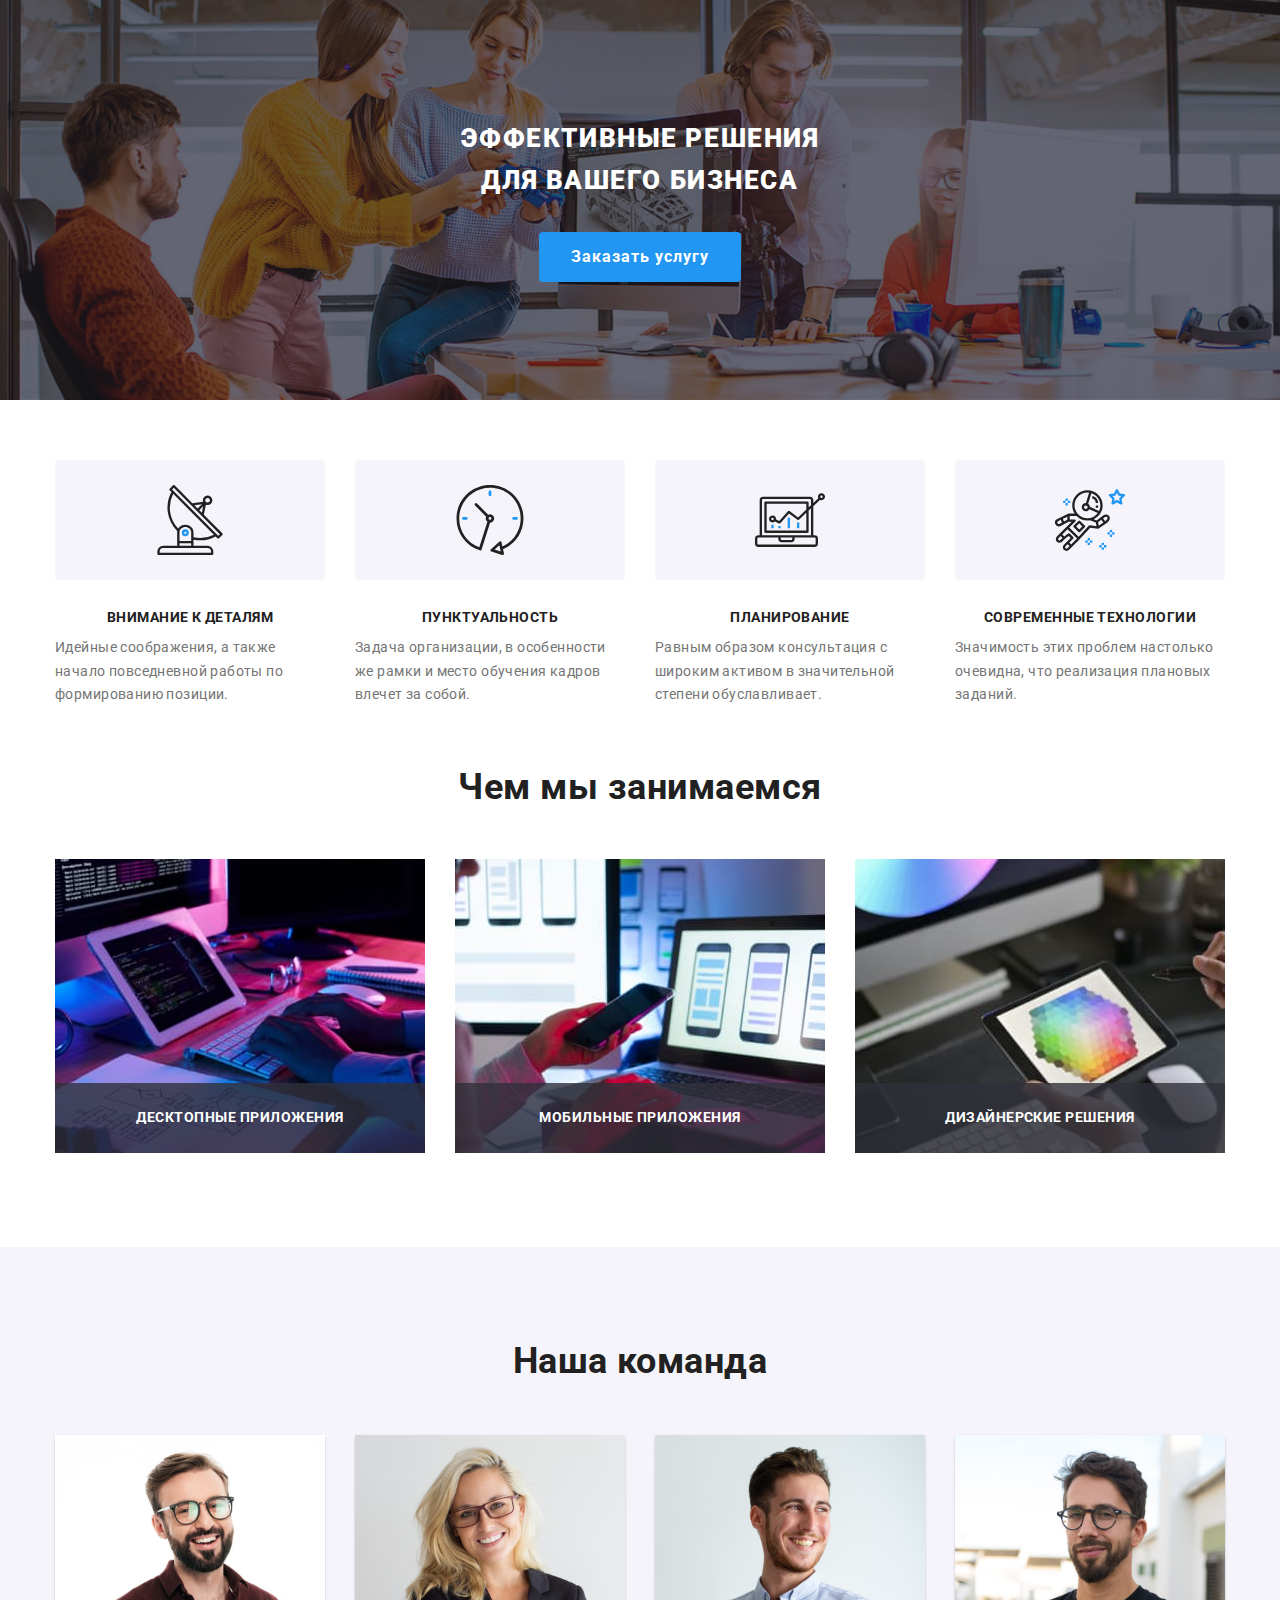
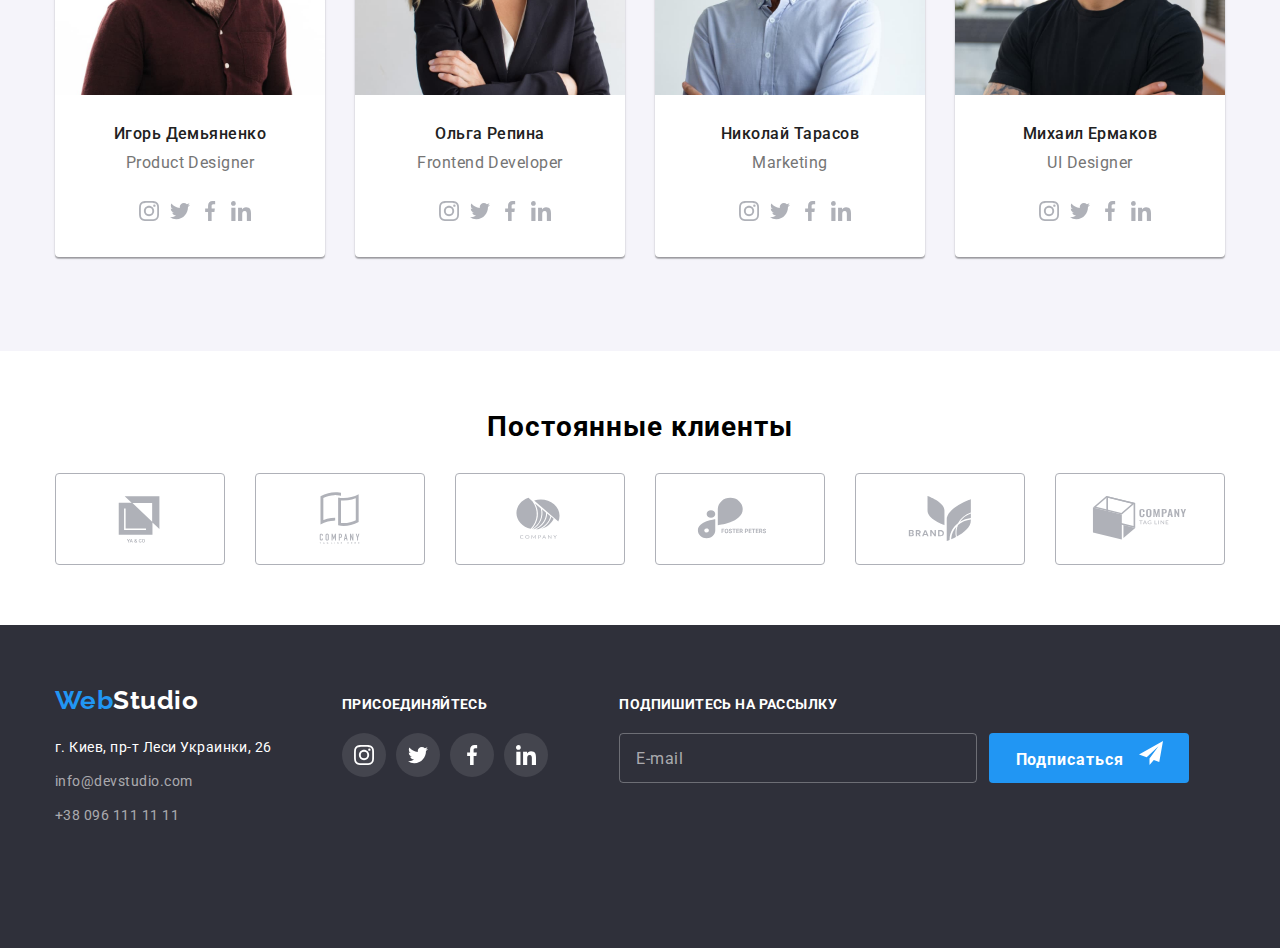
==== commit cf85f5aa: "Modile studio wirhout header" ====
--- a/index.html
+++ b/index.html
@@ -81,7 +81,7 @@
         </ul>
       </div>
       </section>
-      <!-- <section class="about-us">
+      <section class="about-us">
         <div class="container">
         <h2 class="about-us__title">Чем мы занимаемся</h2>
         <ul class="about-us__list list">
@@ -111,7 +111,7 @@
           </li>
         </ul>
       </div>
-      </section> -->
+      </section>
       <section class="our-command">
         <div class="container">
         <h2 class="our-command__title">Наша команда</h2>
@@ -323,6 +323,7 @@
     <footer class="footer">
       <div class="container">
         <div class="footer-wrap">
+          <div class="footer__tablet">
         <div class="footer-contacts">
       <a class="footer-logo link" href="./index.html"><span class="footer-logo__text" lang="en">Web</span>Studio</a>
       <address>
@@ -357,7 +358,7 @@
           <use href="./images/icons.svg#icon-linkedin"></use>
         </svg></a>
     </li>
-</ul></div>
+</ul></div></div>
 <div class="footer-subscribe">
 <p class="footer-subscribe__title">ПОДПИШИТЕСЬ НА РАССЫЛКУ</p>
 <form class="footer-form">
--- a/css/main.min.css
+++ b/css/main.min.css
@@ -1,2 +1,2 @@
-p,h1,h2,h3,h4,h5,h6,ul{margin:0;padding:0}:root{--main-title-color: #ffffff;--second-title-color: #212121;--main-text-color: #757575;--second-text-color: #ffffff;--third-text-color: rgba(255, 255, 255, 0.6);--accent-color: #2196f3;--btn-color: #ffffff;--second-btn-color: #212121;--dark-background-color: #2f303a}body{font-family:Roboto, sans-serif;letter-spacing:0.03em;background-color:#ffffff}.list{list-style:none}.link{text-decoration:none}.visually-hidden{position:absolute;white-space:nowrap;width:1px;height:1px;overflow:hidden;border:0;padding:0;clip:rect(0 0 0 0);clip-path:inset(50%);margin:-1px}img{display:block;max-width:100%;height:auto}.container{width:100%;padding-left:15px;padding-right:15px;margin:0 auto}@media screen and (min-width: 480px){.container{width:480px}}@media screen and (min-width: 768px){.container{width:768px}}@media screen and (min-width: 1200px){.container{width:1200px}}.header{border-bottom:1px solid #ececec}.main-nav{display:flex}.header-list{display:flex;align-items:baseline}.header-contacts{display:flex;align-items:center;margin-left:auto}.header-contacts__mail{display:flex;align-items:center}.header-contacts__icon{margin-right:10px;fill:currentColor;transition:fill 250ms cubic-bezier(0.4, 0, 0.2, 1)}.header-contacts__icon:focus,.header-contacts__icon:hover{color:var(--accent-color);fill:var(--accent-color)}.header-contacts__item{display:flex;align-items:center}.header-container{display:flex;align-items:center}.logo{font-family:Raleway;font-style:normal;font-weight:bold;font-size:26px;line-height:1.19;color:#000000;margin-right:94px;padding-top:24px;padding-bottom:24px}.logo__text{color:var(--accent-color)}.header-list__link{font-weight:500;font-size:14px;line-height:1.14;letter-spacing:0.02em;color:var(--second-title-color);padding:32px 0;display:block;transition:color 250ms cubic-bezier(0.4, 0, 0.2, 1);position:relative}.header-list__link:hover,.header-list__link:focus{color:var(--accent-color)}.current-line::after{content:"";width:100%;height:4px;background-color:var(--accent-color);border-radius:2px;position:absolute;left:0;bottom:-3px}.current{color:var(--accent-color)}.header-list__item{margin-right:50px}.header-list__item:last-child{margin-right:0}.header-contacts__item{margin-right:50px}.header-contacts__link{font-weight:500;font-size:14px;line-height:1.14;letter-spacing:0.02em;color:var(--main-text-color);padding:32px 0;display:flex;align-items:center;transition:color 250ms cubic-bezier(0.4, 0, 0.2, 1)}.header-contacts__link:focus,.header-contacts__link:hover{color:var(--accent-color)}.hero{background-color:var(--dark-background-color);background-image:linear-gradient(rgba(47,48,58,0.4), rgba(47,48,58,0.4)),url(/images/hero-bg-mob-1x.png);text-align:center;background-repeat:no-repeat;background-size:cover;background-position:center;margin:0 auto}@media (min-device-pixel-ratio: 2), (min-resolution: 192dpi), (min-resolution: 2dppx){.hero{background-image:linear-gradient(rgba(47,48,58,0.4), rgba(47,48,58,0.4)),url(../images/hero-bg-mob-2x.png)}}@media screen and (min-width: 768px){.hero{background-color:var(--dark-background-color);background-image:linear-gradient(rgba(47,48,58,0.4), rgba(47,48,58,0.4)),url(/images/hero-bg-tab-1x.png);text-align:center;background-repeat:no-repeat;background-size:cover;background-position:center;margin:0 auto}}@media screen and (min-width: 768px) and (min-device-pixel-ratio: 2), screen and (min-width: 768px) and (min-resolution: 192dpi), screen and (min-width: 768px) and (min-resolution: 2dppx){.hero{background-image:linear-gradient(rgba(47,48,58,0.4), rgba(47,48,58,0.4)),url(../images/hero-bg-tab-2x.png)}}@media screen and (min-width: 1200px){.hero{background-color:var(--dark-background-color);background-image:linear-gradient(rgba(47,48,58,0.4), rgba(47,48,58,0.4)),url(/images/hero-bg-desk-1x.png);text-align:center;background-repeat:no-repeat;background-size:cover;background-position:center;margin:0 auto}}@media screen and (min-width: 1200px) and (min-device-pixel-ratio: 2), screen and (min-width: 1200px) and (min-resolution: 192dpi), screen and (min-width: 1200px) and (min-resolution: 2dppx){.hero{background-image:linear-gradient(rgba(47,48,58,0.4), rgba(47,48,58,0.4)),url(../images/hero-bg-desk-2x.png)}}.hero__title{font-weight:900;font-size:26px;line-height:1.61;text-align:center;letter-spacing:0.06em;color:var(--main-title-color);text-transform:uppercase;padding-top:118px;width:360px;margin:0 auto}.hero__btn{font-family:inherit;font-weight:700;font-size:16px;line-height:1.87;letter-spacing:0.06em;color:var(--btn-color);cursor:pointer;border:none;border-radius:4px;background-color:var(--accent-color);margin-top:30px;margin-bottom:118px;padding:10px 32px;transition:color 250ms cubic-bezier(0.4, 0, 0.2, 1),background-color 250ms cubic-bezier(0.4, 0, 0.2, 1)}.hero__btn:hover,.hero__btn:focus{color:var(--btn-color);background-color:#188ce8}.features{padding-top:60px;padding-bottom:60px}.features-list{margin-bottom:-30px}@media screen and (min-width: 768px){.features-list{display:flex;flex-wrap:wrap;margin-left:-30px}}.features-list__item{margin-bottom:30px}@media screen and (min-width: 768px){.features-list__item{width:calc(100% / 2 - 30px);margin-left:30px}}@media screen and (min-width: 1200px){.features-list__item{width:calc(100% / 4 - 30px)}}.features-list__subtitle{font-weight:700;font-size:14px;line-height:1.14;text-transform:uppercase;color:var(--second-title-color);margin-top:30px;margin-bottom:10px;text-align:center}.features-list__text{font-weight:400;font-size:14px;line-height:1.71;color:var(--main-text-color);letter-spacing:0.03em}.features-list__icon{background-color:#f5f4fa;border-radius:4px;display:flex;justify-content:center;align-items:center;width:450px;height:120px}@media screen and (min-width: 768px){.features-list__icon{width:354px}}@media screen and (min-width: 1200px){.features-list__icon{width:270px}}.about-us{padding-bottom:94px}.about-us__list{display:flex;margin-right:-30px}.about-us__item{flex-basis:calc(100% / 3 - 30px);margin-right:30px;position:relative}.about-us__title{font-weight:700;font-size:36px;line-height:1.16;text-align:center;color:var(--second-title-color);margin-bottom:50px}.about-us__subtitle{display:flex;justify-content:center;align-items:center;height:70px;width:100%;font-weight:700;font-size:14px;line-height:1.14;vertical-align:top;text-transform:uppercase;color:var(--second-text-color);background-color:rgba(47,48,58,0.8);position:absolute;bottom:0}.our-command{background-color:#f5f4fa;padding-top:60px;padding-bottom:60px}@media screen and (min-width: 1200px){.our-command{padding-top:94px;padding-bottom:94px}}.our-command__title{margin-bottom:30px;font-weight:bold;font-size:36px;line-height:1.16;text-align:center;color:var(--second-title-color)}@media screen and (min-width: 1200px){.our-command__title{margin-bottom:52px}}.our-command__list{margin-bottom:-30px}@media screen and (min-width: 768px){.our-command__list{display:flex;flex-wrap:wrap;margin-right:-30px;margin-bottom:-30px}}@media screen and (min-width: 1200px){.our-command__list{display:flex;margin-right:-30px;margin-bottom:-30px}}.our-command__item{background-color:#ffffff;border-radius:4px;box-shadow:0px 1px 3px rgba(0,0,0,0.12),0px 1px 1px rgba(0,0,0,0.14),0px 2px 1px rgba(0,0,0,0.2);max-width:450px;margin-bottom:30px}@media screen and (min-width: 768px){.our-command__item{flex-basis:calc(100% / 2 - 30px);margin-right:30px;max-width:354px}}@media screen and (min-width: 1200px){.our-command__item{flex-basis:calc(100% / 4 - 30px);margin-right:30px;max-width:270px}}.our-command-list__content{margin:0 auto}.our-command-list__subtitle{font-weight:500;font-size:16px;line-height:1.18;text-align:center;color:var(--second-title-color);margin-bottom:10px;margin-top:30px}.our-command-list__text{font-weight:normal;font-size:16px;line-height:1.18;text-align:center;color:var(--main-text-color);margin-bottom:16px}@media screen and (min-width: 480px){.our-command-social-list{display:flex;justify-content:center;margin:16px 122px 0 122px}}@media screen and (min-width: 768px){.our-command-social-list{display:flex;justify-content:center;margin:16px 74px 24px 74px}}@media screen and (min-width: 1200px){.our-command-social-list{display:flex;justify-content:center}}.socials__item{width:44px;height:44px;flex-basis:calc(100% / 4 - 10px);margin-left:10px}.socials__link{width:100%;height:100%;border-radius:50%;display:flex;justify-content:center;align-items:center;color:#afb1b8;transition:background-color 250ms cubic-bezier(0.4, 0, 0.2, 1),color 250ms cubic-bezier(0.4, 0, 0.2, 1)}.socials__link:hover,.socials__link:focus{background-color:var(--accent-color);border-color:none}.socials__link:focus .socials__icon,.socials__link:hover .socials__icon{background-color:var(--accent-color);color:var(--second-text-color)}.socials__icon{fill:currentColor}.socials__link:focus .socials__icon,.socials__link:hover .socials__icon{background-color:var(--accent-color);color:var(--second-text-color)}.clients{padding-top:60px;padding-bottom:60px}@media screen and (min-width: 480px){.clients__title{font-style:700;font-size:28px;letter-spacing:0.03em;line-height:1.17;text-align:center;margin-bottom:30px}}.clients-list{display:flex;flex-wrap:wrap;margin:-15px}.clients-list__item{height:92px;width:calc(100% / 2 - 30px);margin:15px;align-items:center;display:flex;justify-content:center}@media screen and (min-width: 768px){.clients-list__item{width:calc(100% / 3 - 30px)}}@media screen and (min-width: 1200px){.clients-list__item{width:calc(100% / 6 - 30px)}}.clients-list__link{align-items:center;display:flex;justify-content:center;color:#afb1b8;width:100%;height:100%;border:1px solid #afb1b8;border-radius:4px;display:flex;justify-content:center;align-items:center;transition:border-color 250ms cubic-bezier(0.4, 0, 0.2, 1),color 250ms cubic-bezier(0.4, 0, 0.2, 1)}.clients-list__link:hover,.clients-list__link:focus{border-color:var(--accent-color)}.clients-list__logo{fill:currentColor}.clients-list__logo clients-list__logo,.clients-list__link:focus .clients-list__logo,.clients-list__link:hover .clients-list__logo{color:var(--accent-color)}.footer-wrap{margin:0 auto}.footer{padding-top:60px;padding-bottom:60px;margin:0 auto;text-align:center}.footer{background-color:var(--dark-background-color)}.footer-logo{font-family:Raleway;font-style:normal;font-weight:bold;font-size:26px;line-height:1.19;color:#ffffff;margin-bottom:20px;display:block}.footer-logo__text{color:var(--accent-color)}.footer-contacts-list__item{margin-bottom:10px}.footer-contacts-list__item:last-child{margin-bottom:0}.footer-contacts-list__link{font-style:normal;font-weight:400;font-size:14px;line-height:1.71;color:var(--third-text-color);transition:color 250ms cubic-bezier(0.4, 0, 0.2, 1)}.footer-contacts-list__link:focus,.footer-contacts-list__link:hover{color:var(--accent-color)}.footer-contacts-list__adress{font-style:normal;font-weight:400;font-size:14px;line-height:1.71;color:var(--second-text-color)}.footer-contacts{display:block;margin-bottom:60px}.footer-join{margin:0 auto}.footer-join__title{font-weight:700;font-size:14px;line-height:1.14;vertical-align:top;letter-spacing:0.03em;color:var(--second-text-color);font-style:normal;margin-bottom:20px}.footer-social{display:flex;justify-content:center;align-items:flex-start;margin-bottom:60px}.footer-social__item{width:44px;height:44px}.footer-social__item+.footer-social__item{margin-left:10px}.footer-social__link{width:100%;height:100%;border-radius:50%;display:flex;justify-content:center;align-items:center;background-color:rgba(255,255,255,0.1);transition:background-color 250ms cubic-bezier(0.4, 0, 0.2, 1)}.footer-social__link:focus,.footer-social__link:hover{background-color:var(--accent-color)}.footer-social__icon{fill:var(--second-text-color)}.footer-subscribe__title{font-weight:700;font-size:14px;line-height:1.14;vertical-align:top;letter-spacing:0.03em;color:var(--second-text-color);font-style:normal;margin-bottom:20px}.footer-subscribe{margin:0 auto}.footer-form__input{border:1px solid rgba(255,255,255,0.3);background-color:transparent;border-radius:4px;width:358px;height:50px;padding:15px 16px;color:var(--second-text-color);margin-bottom:20px}.footer-form__input::placeholder{color:rgba(255,255,255,0.6);font-size:16px;line-height:1.25;font-weight:400;letter-spacing:0.03em}.footer-form__btn{font-family:inherit;font-weight:700;font-size:16px;font-style:normal;line-height:1.87;letter-spacing:0.06em;color:var(--btn-color);cursor:pointer;border:none;border-radius:4px;background-color:var(--accent-color);width:200px;height:50px;margin-left:12px;justify-content:center;align-items:center}.footer-form__icon{margin-left:10px}.samples{padding-top:94px;padding-bottom:94px}.samples-list{display:flex;justify-content:center;margin-bottom:50px}.samples-list__item{margin-right:8px}.samples-list__btn{font-family:inherit;font-style:normal;font-weight:500;font-size:16px;line-height:1.62;text-align:center;letter-spacing:0.03em;color:var(--second-btn-color);cursor:pointer;border:none;border-radius:4px;padding:6px 22px;transition:color 250ms cubic-bezier(0.4, 0, 0.2, 1),background-color 250ms cubic-bezier(0.4, 0, 0.2, 1),box-shadow 250ms cubic-bezier(0.4, 0, 0.2, 1)}.samples-list__btn:focus,.samples-list__btn:hover{color:var(--btn-color);background-color:var(--accent-color);box-shadow:0px 3px 1px rgba(0,0,0,0.1),0px 1px 2px rgba(0,0,0,0.08),0px 2px 2px rgba(0,0,0,0.12)}.samples-list__btn-current{background-color:var(--accent-color);color:var(--btn-color)}.sample-cards{display:flex;flex-wrap:wrap;margin-right:-30px;margin-bottom:-30px}.sample-cards__link{display:block;transition:box-shadow 250ms cubic-bezier(0.4, 0, 0.2, 1);position:relative}.sample-cards__link:hover,.sample-cards__link:focus{box-shadow:0px 1px 1px rgba(0,0,0,0.12),0px 4px 4px rgba(0,0,0,0.06),1px 4px 6px rgba(0,0,0,0.16)}.sample-cards__item{flex-basis:calc(100% / 3 - 30px);margin-right:30px;margin-bottom:30px;transition:box-shadow 250ms cubic-bezier(0.4, 0, 0.2, 1)}.card-content{padding:20px 24px;border:1px solid #eeeeee;border-top:0}.card-content__title{font-weight:700;font-size:18px;line-height:2;letter-spacing:0.06em;color:var(--second-title-color)}.card-content__text{font-weight:normal;font-size:16px;line-height:1.87;color:var(--main-text-color)}.sample-cards__wrap{position:relative;overflow:hidden}.sample-cards__text{position:absolute;top:0;left:0;font-size:18px;line-height:1.33;letter-spacing:0.03em;color:var(--second-text-color);background-color:rgba(33,150,243,0.9);padding:63px 24px;height:100%;transform:translateY(100%);transition:transform 250ms cubic-bezier(0.4, 0, 0.2, 1),opacity 250ms cubic-bezier(0.4, 0, 0.2, 1);opacity:0}.sample-cards__link:hover .sample-cards__text,.sample-cards__link:focus .sample-cards__text{transform:translateY(0);opacity:1}.backdrop{width:100vw;height:100vh;background-color:rgba(0,0,0,0.1);position:fixed;top:0;left:0;transition:opacity 350ms, visibility 350ms}.backdrop.is-hidden .modal{transform:scale(1.5) rotate(180deg)}.modal{width:528px;height:581px;background-color:var(--second-text-color);border-radius:4px;position:absolute;top:50%;left:50%;transform:scale(1) rotate(0) translate(-50%, -50%);transition:transform 350ms;padding:40px}.modal__close{position:absolute;top:8px;right:8px;width:30px;height:30px;background-color:transparent;border:1px solid rgba(0,0,0,0.1);border-radius:50%;display:flex;justify-content:center;align-items:center}.modal__icon{fill:currentColor;transition:fill 250ms cubic-bezier(0.4, 0, 0.2, 1)}.modal__icon:hover,.modal__icon:focus{fill:var(--accent-color)}.is-hidden{visibility:hidden;opacity:0;pointer-events:none}.modal__title{font-weight:700;font-size:20px;line-height:1.15;letter-spacing:0.03em;color:var(--second-title-color);text-align:center;margin-bottom:12px}.modal-form__field{margin-bottom:10px}.modal-form__wrap{position:relative}.modal-form__icon{position:absolute;top:50%;transform:translateY(-50%);left:0;margin-left:15px;transition:fill 250ms cubic-bezier(0.4, 0, 0.2, 1)}.modal-form__input:hover+.modal-form__icon,.modal-form__input:focus+.modal-form__icon{fill:var(--accent-color)}.modal-form__input{width:100%;height:40px;border:1px solid rgba(33,33,33,0.2);border-radius:4px;padding-left:42px;outline:none;background-color:transparent;transition:border-color 250ms cubic-bezier(0.4, 0, 0.2, 1)}.modal-form__input:focus,.modal-form__input:hover{border-color:var(--accent-color)}.modal-form__text{font-weight:400;font-size:12px;line-height:1.14;color:var(--main-text-color);margin-bottom:4px;display:block}.modal-form__comment{width:100%;height:120px;border:1px solid rgba(33,33,33,0.2);border-radius:4px;outline:none;padding:12px 16px;resize:none;background-color:transparent;margin-bottom:20px}.modal-form__comment::placeholder{color:rgba(117,117,117,0.5);font-size:12px;font-weight:400;line-height:1.16}.modal-form__comment:focus,.modal-form__comment:hover{border-color:var(--accent-color)}.modal__btn{font-family:inherit;font-weight:700;font-size:16px;line-height:1.87;letter-spacing:0.06em;color:var(--btn-color);cursor:pointer;border:none;border-radius:4px;background-color:var(--accent-color);padding:10px 55px;display:block;margin:0 auto;box-shadow:0px 4px 4px rgba(0,0,0,0.15);transition:color 250ms cubic-bezier(0.4, 0, 0.2, 1),background-color 250ms cubic-bezier(0.4, 0, 0.2, 1),box-shadow 250ms cubic-bezier(0.4, 0, 0.2, 1);margin-top:30px}.modal__btn:focus,.modal__btn:hover{color:var(--btn-color);background-color:#188ce8;box-shadow:0px 4px 4px rgba(0,0,0,0.15)}.modal-check__text{width:100%;font-weight:400;font-size:14px;line-height:1.46;color:var(--main-text-color);letter-spacing:0.03em;display:flex;justify-content:center;align-items:baseline;text-align:center}.modal-check__text span{width:16px;height:15px;border:2px solid #000000;margin-right:5px;border-radius:2px;display:flex;justify-content:center;align-items:center}.modal-check{transition:border 250ms cubic-bezier(0.4, 0, 0.2, 1)}.modal-check:checked+.modal-check__text span{background-color:var(--accent-color);border:none}.modal-check:focus+.modal-check__text span{border:1px solid var(--accent-color)}.modal-check__icon{fill:transparent}.modal-check:checked+.modal-check__text .modal-check__icon{fill:#ffffff}.modal-check__link{color:var(--accent-color);text-decoration-skip-ink:none}
+p,h1,h2,h3,h4,h5,h6,ul{margin:0;padding:0}:root{--main-title-color: #ffffff;--second-title-color: #212121;--main-text-color: #757575;--second-text-color: #ffffff;--third-text-color: rgba(255, 255, 255, 0.6);--accent-color: #2196f3;--btn-color: #ffffff;--second-btn-color: #212121;--dark-background-color: #2f303a}body{font-family:Roboto, sans-serif;letter-spacing:0.03em;background-color:#ffffff}.list{list-style:none}.link{text-decoration:none}.visually-hidden{position:absolute;white-space:nowrap;width:1px;height:1px;overflow:hidden;border:0;padding:0;clip:rect(0 0 0 0);clip-path:inset(50%);margin:-1px}img{display:block;max-width:100%;height:auto}.container{width:100%;padding-left:15px;padding-right:15px;margin:0 auto}@media screen and (min-width: 480px){.container{width:480px}}@media screen and (min-width: 768px){.container{width:768px}}@media screen and (min-width: 1200px){.container{width:1200px}}.header{border-bottom:1px solid #ececec}.main-nav{display:flex}.header-list{display:flex;align-items:baseline}.header-contacts{display:flex;align-items:center;margin-left:auto}.header-contacts__mail{display:flex;align-items:center}.header-contacts__icon{margin-right:10px;fill:currentColor;transition:fill 250ms cubic-bezier(0.4, 0, 0.2, 1)}.header-contacts__icon:focus,.header-contacts__icon:hover{color:var(--accent-color);fill:var(--accent-color)}.header-contacts__item{display:flex;align-items:center}.header-container{display:flex;align-items:center}.logo{font-family:Raleway;font-style:normal;font-weight:bold;font-size:26px;line-height:1.19;color:#000000;margin-right:94px;padding-top:24px;padding-bottom:24px}.logo__text{color:var(--accent-color)}.header-list__link{font-weight:500;font-size:14px;line-height:1.14;letter-spacing:0.02em;color:var(--second-title-color);padding:32px 0;display:block;transition:color 250ms cubic-bezier(0.4, 0, 0.2, 1);position:relative}.header-list__link:hover,.header-list__link:focus{color:var(--accent-color)}.current-line::after{content:"";width:100%;height:4px;background-color:var(--accent-color);border-radius:2px;position:absolute;left:0;bottom:-3px}.current{color:var(--accent-color)}.header-list__item{margin-right:50px}.header-list__item:last-child{margin-right:0}.header-contacts__item{margin-right:50px}.header-contacts__link{font-weight:500;font-size:14px;line-height:1.14;letter-spacing:0.02em;color:var(--main-text-color);padding:32px 0;display:flex;align-items:center;transition:color 250ms cubic-bezier(0.4, 0, 0.2, 1)}.header-contacts__link:focus,.header-contacts__link:hover{color:var(--accent-color)}.hero{background-color:var(--dark-background-color);background-image:linear-gradient(rgba(47,48,58,0.4), rgba(47,48,58,0.4)),url(/images/hero-bg-mob-1x.png);text-align:center;background-repeat:no-repeat;background-size:cover;background-position:center;margin:0 auto}@media (min-device-pixel-ratio: 2), (min-resolution: 192dpi), (min-resolution: 2dppx){.hero{background-image:linear-gradient(rgba(47,48,58,0.4), rgba(47,48,58,0.4)),url(../images/hero-bg-mob-2x.png)}}@media screen and (min-width: 768px){.hero{background-color:var(--dark-background-color);background-image:linear-gradient(rgba(47,48,58,0.4), rgba(47,48,58,0.4)),url(/images/hero-bg-tab-1x.png);text-align:center;background-repeat:no-repeat;background-size:cover;background-position:center;margin:0 auto}}@media screen and (min-width: 768px) and (min-device-pixel-ratio: 2), screen and (min-width: 768px) and (min-resolution: 192dpi), screen and (min-width: 768px) and (min-resolution: 2dppx){.hero{background-image:linear-gradient(rgba(47,48,58,0.4), rgba(47,48,58,0.4)),url(../images/hero-bg-tab-2x.png)}}@media screen and (min-width: 1200px){.hero{background-color:var(--dark-background-color);background-image:linear-gradient(rgba(47,48,58,0.4), rgba(47,48,58,0.4)),url(/images/hero-bg-desk-1x.png);text-align:center;background-repeat:no-repeat;background-size:cover;background-position:center;margin:0 auto}}@media screen and (min-width: 1200px) and (min-device-pixel-ratio: 2), screen and (min-width: 1200px) and (min-resolution: 192dpi), screen and (min-width: 1200px) and (min-resolution: 2dppx){.hero{background-image:linear-gradient(rgba(47,48,58,0.4), rgba(47,48,58,0.4)),url(../images/hero-bg-desk-2x.png)}}.hero__title{font-weight:900;font-size:26px;line-height:1.61;text-align:center;letter-spacing:0.06em;color:var(--main-title-color);text-transform:uppercase;padding-top:118px;width:360px;margin:0 auto}.hero__btn{font-family:inherit;font-weight:700;font-size:16px;line-height:1.87;letter-spacing:0.06em;color:var(--btn-color);cursor:pointer;border:none;border-radius:4px;background-color:var(--accent-color);margin-top:30px;margin-bottom:118px;padding:10px 32px;transition:color 250ms cubic-bezier(0.4, 0, 0.2, 1),background-color 250ms cubic-bezier(0.4, 0, 0.2, 1)}.hero__btn:hover,.hero__btn:focus{color:var(--btn-color);background-color:#188ce8}.features{padding-top:60px;padding-bottom:60px}.features-list{margin-bottom:-30px}@media screen and (min-width: 768px){.features-list{display:flex;flex-wrap:wrap;margin-left:-30px}}.features-list__item{margin-bottom:30px}@media screen and (min-width: 768px){.features-list__item{width:calc(100% / 2 - 30px);margin-left:30px}}@media screen and (min-width: 1200px){.features-list__item{width:calc(100% / 4 - 30px)}}.features-list__subtitle{font-weight:700;font-size:14px;line-height:1.14;text-transform:uppercase;color:var(--second-title-color);margin-top:30px;margin-bottom:10px;text-align:center}.features-list__text{font-weight:400;font-size:14px;line-height:1.71;color:var(--main-text-color);letter-spacing:0.03em}.features-list__icon{background-color:#f5f4fa;border-radius:4px;display:flex;justify-content:center;align-items:center;width:450px;height:120px}@media screen and (min-width: 768px){.features-list__icon{width:354px}}@media screen and (min-width: 1200px){.features-list__icon{width:270px}}.about-us{padding-bottom:94px}@media screen and (max-width: 1199px){.about-us{display:none}}.about-us__list{display:flex;margin-right:-30px}.about-us__item{flex-basis:calc(100% / 3 - 30px);margin-right:30px;position:relative}.about-us__title{font-weight:700;font-size:36px;line-height:1.16;text-align:center;color:var(--second-title-color);margin-bottom:50px}.about-us__subtitle{display:flex;justify-content:center;align-items:center;height:70px;width:100%;font-weight:700;font-size:14px;line-height:1.14;vertical-align:top;text-transform:uppercase;color:var(--second-text-color);background-color:rgba(47,48,58,0.8);position:absolute;bottom:0}.our-command{background-color:#f5f4fa;padding-top:60px;padding-bottom:60px}@media screen and (min-width: 1200px){.our-command{padding-top:94px;padding-bottom:94px}}.our-command__title{margin-bottom:30px;font-weight:bold;font-size:36px;line-height:1.16;text-align:center;color:var(--second-title-color)}@media screen and (min-width: 1200px){.our-command__title{margin-bottom:52px}}.our-command__list{margin-bottom:-30px}@media screen and (min-width: 768px){.our-command__list{display:flex;flex-wrap:wrap;margin-right:-30px;margin-bottom:-30px}}@media screen and (min-width: 1200px){.our-command__list{display:flex;margin-right:-30px;margin-bottom:-30px}}.our-command__item{background-color:#ffffff;border-radius:4px;box-shadow:0px 1px 3px rgba(0,0,0,0.12),0px 1px 1px rgba(0,0,0,0.14),0px 2px 1px rgba(0,0,0,0.2);max-width:450px;margin-bottom:30px}@media screen and (min-width: 768px){.our-command__item{flex-basis:calc(100% / 2 - 30px);margin-right:30px;max-width:354px}}@media screen and (min-width: 1200px){.our-command__item{flex-basis:calc(100% / 4 - 30px);margin-right:30px;max-width:270px}}.our-command-list__content{margin:0 auto}.our-command-list__subtitle{font-weight:500;font-size:16px;line-height:1.18;text-align:center;color:var(--second-title-color);margin-bottom:10px;margin-top:30px}.our-command-list__text{font-weight:normal;font-size:16px;line-height:1.18;text-align:center;color:var(--main-text-color);margin-bottom:16px}@media screen and (min-width: 480px){.our-command-social-list{display:flex;justify-content:center;margin:16px 122px 0 122px}}@media screen and (min-width: 768px){.our-command-social-list{display:flex;justify-content:center;margin:16px 74px 24px 74px}}@media screen and (min-width: 1200px){.our-command-social-list{display:flex;justify-content:center}}.socials__item{width:44px;height:44px;flex-basis:calc(100% / 4 - 10px);margin-left:10px}.socials__link{width:100%;height:100%;border-radius:50%;display:flex;justify-content:center;align-items:center;color:#afb1b8;transition:background-color 250ms cubic-bezier(0.4, 0, 0.2, 1),color 250ms cubic-bezier(0.4, 0, 0.2, 1)}.socials__link:hover,.socials__link:focus{background-color:var(--accent-color);border-color:none}.socials__link:focus .socials__icon,.socials__link:hover .socials__icon{background-color:var(--accent-color);color:var(--second-text-color)}.socials__icon{fill:currentColor}.socials__link:focus .socials__icon,.socials__link:hover .socials__icon{background-color:var(--accent-color);color:var(--second-text-color)}.clients{padding-top:60px;padding-bottom:60px}@media screen and (min-width: 480px){.clients__title{font-style:700;font-size:28px;letter-spacing:0.03em;line-height:1.17;text-align:center;margin-bottom:30px}}.clients-list{display:flex;flex-wrap:wrap;margin:-15px}.clients-list__item{height:92px;width:calc(100% / 2 - 30px);margin:15px;align-items:center;display:flex;justify-content:center}@media screen and (min-width: 768px){.clients-list__item{width:calc(100% / 3 - 30px)}}@media screen and (min-width: 1200px){.clients-list__item{width:calc(100% / 6 - 30px)}}.clients-list__link{align-items:center;display:flex;justify-content:center;color:#afb1b8;width:100%;height:100%;border:1px solid #afb1b8;border-radius:4px;display:flex;justify-content:center;align-items:center;transition:border-color 250ms cubic-bezier(0.4, 0, 0.2, 1),color 250ms cubic-bezier(0.4, 0, 0.2, 1)}.clients-list__link:hover,.clients-list__link:focus{border-color:var(--accent-color)}.clients-list__logo{fill:currentColor}.clients-list__logo clients-list__logo,.clients-list__link:focus .clients-list__logo,.clients-list__link:hover .clients-list__logo{color:var(--accent-color)}.footer-wrap{margin:0 auto}@media screen and (min-width: 1200px){.footer-wrap{display:flex;align-items:baseline}}.footer{padding-top:60px;padding-bottom:60px;margin:0 auto;text-align:center;background-color:var(--dark-background-color)}@media screen and (min-width: 768px) and (max-width: 1199px){.footer__tablet{display:flex;justify-content:center;align-items:space-between}}@media screen and (min-width: 1200px){.footer__tablet{display:flex;justify-content:center;align-items:baseline;margin-bottom:0;margin-right:auto;text-align:left;margin-bottom:0;margin-right:auto}}.footer-logo{font-family:Raleway;font-style:normal;font-weight:bold;font-size:26px;line-height:1.19;color:#ffffff;margin-bottom:20px;display:block}.footer-logo__text{color:var(--accent-color)}.footer-contacts-list__item{margin-bottom:10px}.footer-contacts-list__item:last-child{margin-bottom:0}.footer-contacts-list__link{font-style:normal;font-weight:400;font-size:14px;line-height:1.71;color:var(--third-text-color);transition:color 250ms cubic-bezier(0.4, 0, 0.2, 1)}.footer-contacts-list__link:focus,.footer-contacts-list__link:hover{color:var(--accent-color)}.footer-contacts-list__adress{font-style:normal;font-weight:400;font-size:14px;line-height:1.71;color:var(--second-text-color)}.footer-contacts{display:block;margin-bottom:60px}@media screen and (min-width: 768px) and (max-width: 1199px){.footer-contacts{width:50%}}@media screen and (min-width: 1200px){.footer-contacts{margin-right:70px}}.footer-join{margin:0 auto}@media screen and (min-width: 768px) and (max-width: 1199px){.footer-join{width:50%}}@media screen and (min-width: 1200px){.footer-join{margin-right:auto}}.footer-join__title{font-weight:700;font-size:14px;line-height:1.14;vertical-align:top;letter-spacing:0.03em;color:var(--second-text-color);font-style:normal;margin-bottom:20px}.footer-social{display:flex;justify-content:center;align-items:flex-start;margin-bottom:60px}.footer-social__item{width:44px;height:44px}.footer-social__item+.footer-social__item{margin-left:10px}.footer-social__link{width:100%;height:100%;border-radius:50%;display:flex;justify-content:center;align-items:center;background-color:rgba(255,255,255,0.1);transition:background-color 250ms cubic-bezier(0.4, 0, 0.2, 1)}.footer-social__link:focus,.footer-social__link:hover{background-color:var(--accent-color)}.footer-social__icon{fill:var(--second-text-color)}.footer-subscribe__title{font-weight:700;font-size:14px;line-height:1.14;vertical-align:top;letter-spacing:0.03em;color:var(--second-text-color);font-style:normal;margin-bottom:20px}@media screen and (min-width: 768px) and (max-width: 1199px){.footer-form{display:flex;flex-direction:column;align-items:center}}@media screen and (min-width: 1200px){.footer-form{display:flex}}.footer-subscribe{margin:0 auto}@media screen and (min-width: 1200px){.footer-subscribe{display:flex;align-items:baseline;flex-direction:column}}.footer-form__input{border:1px solid rgba(255,255,255,0.3);background-color:transparent;border-radius:4px;width:358px;height:50px;padding:15px 16px;color:var(--second-text-color);margin-bottom:20px}.footer-form__input::placeholder{color:rgba(255,255,255,0.6);font-size:16px;line-height:1.25;font-weight:400;letter-spacing:0.03em}.footer-form__btn{font-family:inherit;font-weight:700;font-size:16px;font-style:normal;line-height:1.87;letter-spacing:0.06em;color:var(--btn-color);cursor:pointer;border:none;border-radius:4px;background-color:var(--accent-color);width:200px;height:50px;margin-left:12px;justify-content:center;align-items:center}.footer-form__icon{margin-left:10px}.samples{padding-top:94px;padding-bottom:94px}.samples-list{display:flex;justify-content:center;margin-bottom:50px}.samples-list__item{margin-right:8px}.samples-list__btn{font-family:inherit;font-style:normal;font-weight:500;font-size:16px;line-height:1.62;text-align:center;letter-spacing:0.03em;color:var(--second-btn-color);cursor:pointer;border:none;border-radius:4px;padding:6px 22px;transition:color 250ms cubic-bezier(0.4, 0, 0.2, 1),background-color 250ms cubic-bezier(0.4, 0, 0.2, 1),box-shadow 250ms cubic-bezier(0.4, 0, 0.2, 1)}.samples-list__btn:focus,.samples-list__btn:hover{color:var(--btn-color);background-color:var(--accent-color);box-shadow:0px 3px 1px rgba(0,0,0,0.1),0px 1px 2px rgba(0,0,0,0.08),0px 2px 2px rgba(0,0,0,0.12)}.samples-list__btn-current{background-color:var(--accent-color);color:var(--btn-color)}.sample-cards{display:flex;flex-wrap:wrap;margin-right:-30px;margin-bottom:-30px}.sample-cards__link{display:block;transition:box-shadow 250ms cubic-bezier(0.4, 0, 0.2, 1);position:relative}.sample-cards__link:hover,.sample-cards__link:focus{box-shadow:0px 1px 1px rgba(0,0,0,0.12),0px 4px 4px rgba(0,0,0,0.06),1px 4px 6px rgba(0,0,0,0.16)}.sample-cards__item{flex-basis:calc(100% / 3 - 30px);margin-right:30px;margin-bottom:30px;transition:box-shadow 250ms cubic-bezier(0.4, 0, 0.2, 1)}.card-content{padding:20px 24px;border:1px solid #eeeeee;border-top:0}.card-content__title{font-weight:700;font-size:18px;line-height:2;letter-spacing:0.06em;color:var(--second-title-color)}.card-content__text{font-weight:normal;font-size:16px;line-height:1.87;color:var(--main-text-color)}.sample-cards__wrap{position:relative;overflow:hidden}.sample-cards__text{position:absolute;top:0;left:0;font-size:18px;line-height:1.33;letter-spacing:0.03em;color:var(--second-text-color);background-color:rgba(33,150,243,0.9);padding:63px 24px;height:100%;transform:translateY(100%);transition:transform 250ms cubic-bezier(0.4, 0, 0.2, 1),opacity 250ms cubic-bezier(0.4, 0, 0.2, 1);opacity:0}.sample-cards__link:hover .sample-cards__text,.sample-cards__link:focus .sample-cards__text{transform:translateY(0);opacity:1}.backdrop{width:100vw;height:100vh;background-color:rgba(0,0,0,0.1);position:fixed;top:0;left:0;transition:opacity 350ms, visibility 350ms}.backdrop.is-hidden .modal{transform:scale(1.5) rotate(180deg)}.modal{width:528px;height:581px;background-color:var(--second-text-color);border-radius:4px;position:absolute;top:50%;left:50%;transform:scale(1) rotate(0) translate(-50%, -50%);transition:transform 350ms;padding:40px}.modal__close{position:absolute;top:8px;right:8px;width:30px;height:30px;background-color:transparent;border:1px solid rgba(0,0,0,0.1);border-radius:50%;display:flex;justify-content:center;align-items:center}.modal__icon{fill:currentColor;transition:fill 250ms cubic-bezier(0.4, 0, 0.2, 1)}.modal__icon:hover,.modal__icon:focus{fill:var(--accent-color)}.is-hidden{visibility:hidden;opacity:0;pointer-events:none}.modal__title{font-weight:700;font-size:20px;line-height:1.15;letter-spacing:0.03em;color:var(--second-title-color);text-align:center;margin-bottom:12px}.modal-form__field{margin-bottom:10px}.modal-form__wrap{position:relative}.modal-form__icon{position:absolute;top:50%;transform:translateY(-50%);left:0;margin-left:15px;transition:fill 250ms cubic-bezier(0.4, 0, 0.2, 1)}.modal-form__input:hover+.modal-form__icon,.modal-form__input:focus+.modal-form__icon{fill:var(--accent-color)}.modal-form__input{width:100%;height:40px;border:1px solid rgba(33,33,33,0.2);border-radius:4px;padding-left:42px;outline:none;background-color:transparent;transition:border-color 250ms cubic-bezier(0.4, 0, 0.2, 1)}.modal-form__input:focus,.modal-form__input:hover{border-color:var(--accent-color)}.modal-form__text{font-weight:400;font-size:12px;line-height:1.14;color:var(--main-text-color);margin-bottom:4px;display:block}.modal-form__comment{width:100%;height:120px;border:1px solid rgba(33,33,33,0.2);border-radius:4px;outline:none;padding:12px 16px;resize:none;background-color:transparent;margin-bottom:20px}.modal-form__comment::placeholder{color:rgba(117,117,117,0.5);font-size:12px;font-weight:400;line-height:1.16}.modal-form__comment:focus,.modal-form__comment:hover{border-color:var(--accent-color)}.modal__btn{font-family:inherit;font-weight:700;font-size:16px;line-height:1.87;letter-spacing:0.06em;color:var(--btn-color);cursor:pointer;border:none;border-radius:4px;background-color:var(--accent-color);padding:10px 55px;display:block;margin:0 auto;box-shadow:0px 4px 4px rgba(0,0,0,0.15);transition:color 250ms cubic-bezier(0.4, 0, 0.2, 1),background-color 250ms cubic-bezier(0.4, 0, 0.2, 1),box-shadow 250ms cubic-bezier(0.4, 0, 0.2, 1);margin-top:30px}.modal__btn:focus,.modal__btn:hover{color:var(--btn-color);background-color:#188ce8;box-shadow:0px 4px 4px rgba(0,0,0,0.15)}.modal-check__text{width:100%;font-weight:400;font-size:14px;line-height:1.46;color:var(--main-text-color);letter-spacing:0.03em;display:flex;justify-content:center;align-items:baseline;text-align:center}.modal-check__text span{width:16px;height:15px;border:2px solid #000000;margin-right:5px;border-radius:2px;display:flex;justify-content:center;align-items:center}.modal-check{transition:border 250ms cubic-bezier(0.4, 0, 0.2, 1)}.modal-check:checked+.modal-check__text span{background-color:var(--accent-color);border:none}.modal-check:focus+.modal-check__text span{border:1px solid var(--accent-color)}.modal-check__icon{fill:transparent}.modal-check:checked+.modal-check__text .modal-check__icon{fill:#ffffff}.modal-check__link{color:var(--accent-color);text-decoration-skip-ink:none}
 /*# sourceMappingURL=main.min.css.map */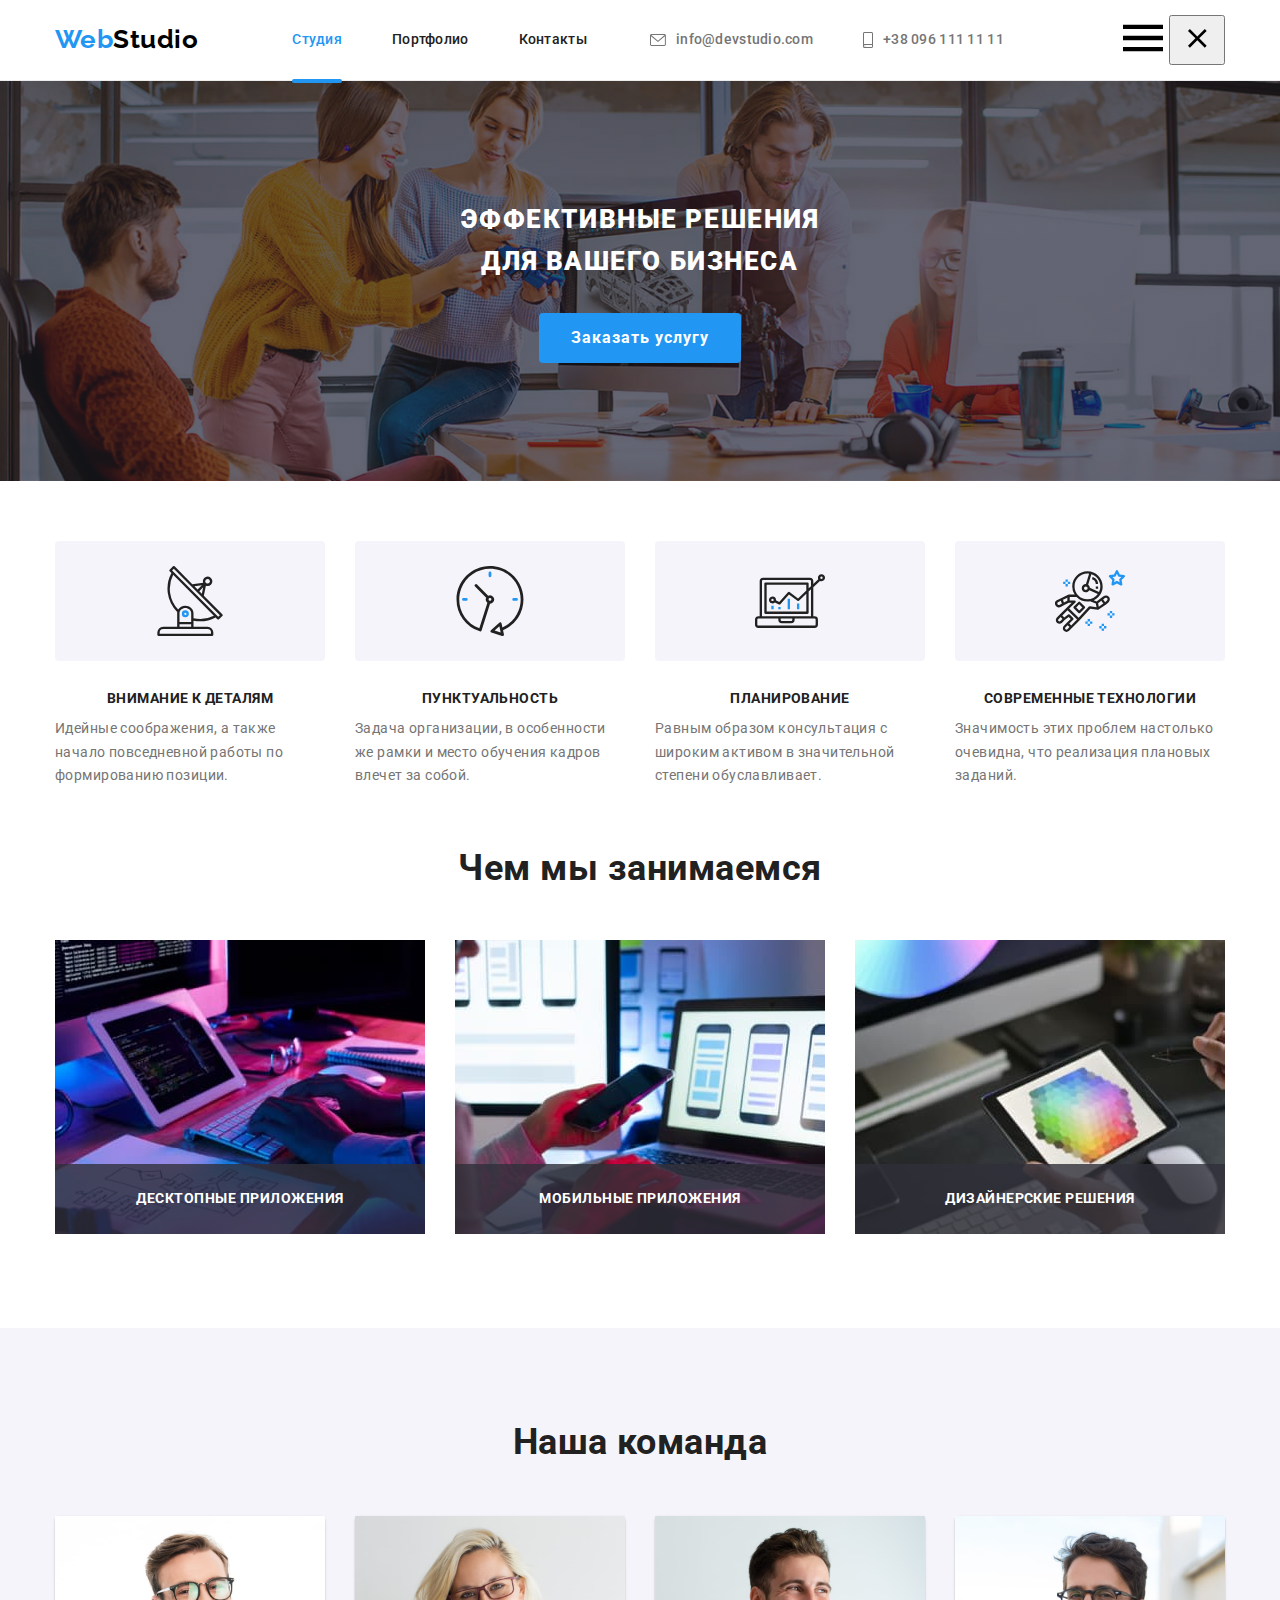
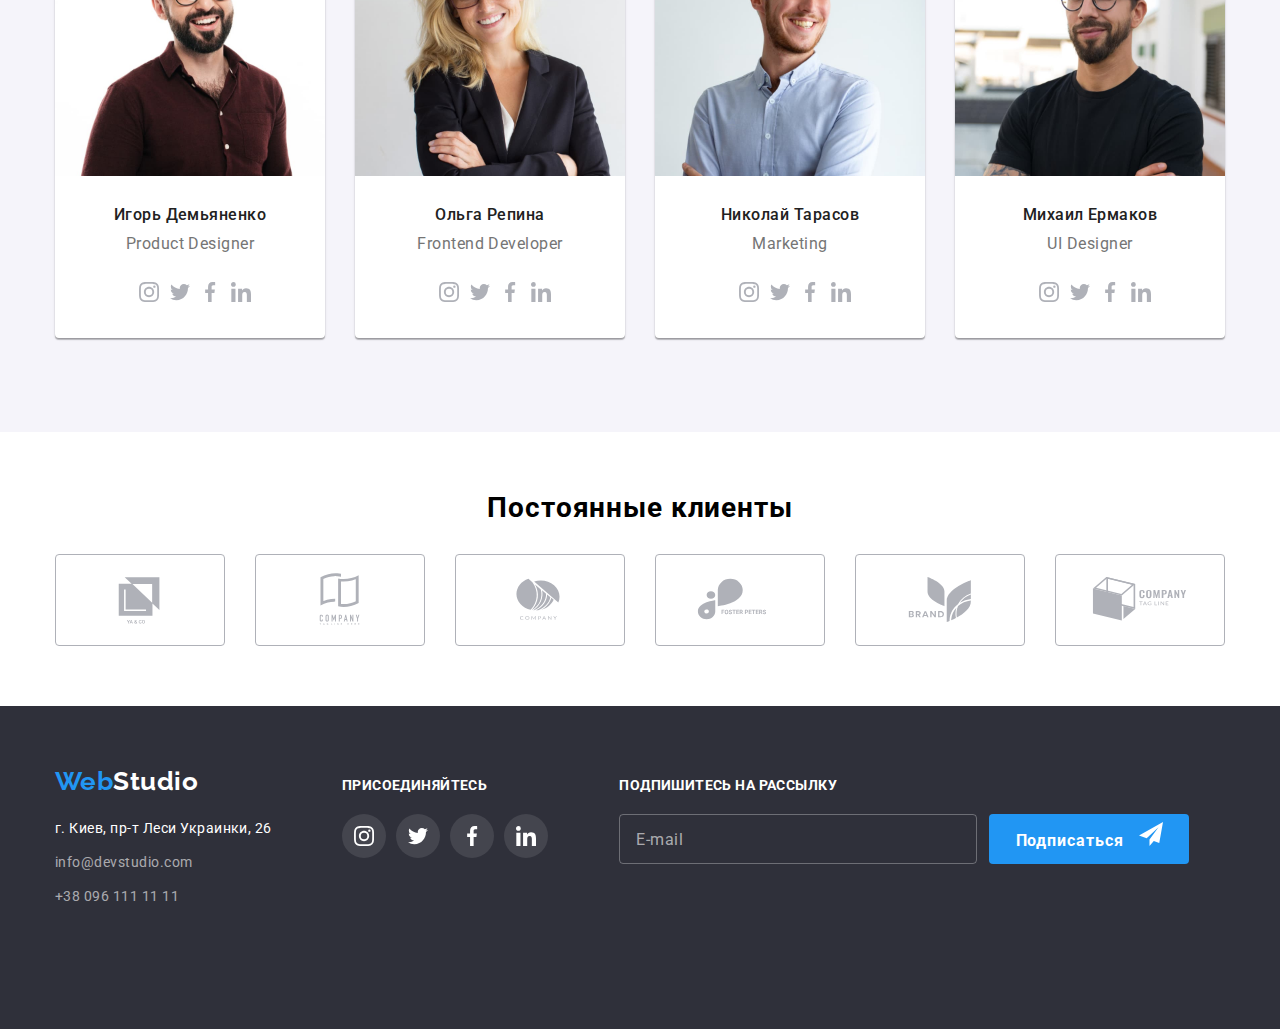
==== commit ed22aae5: "Start mobile menu" ====
--- a/index.html
+++ b/index.html
@@ -15,7 +15,7 @@
   </head>
 
   <body>
-    <!-- <header class="header">
+    <header class="header">
      <div class="container header-container">
       <nav class="main-nav">
         <a class="logo link" href="./index.html"><span class="logo__text" lang="en">Web</span>Studio</a>
@@ -23,8 +23,7 @@
           <li class="header-list__item "><a class="header-list__link link current current-line" href="./index.html">Студия </a></li>
           <li class="header-list__item"><a class="header-list__link link" href="./portfolio.html">Портфолио</a></li>
           <li class="header-list__item"><a class="header-list__link link" href="">Контакты</a></li>
-        </ul>
-      </nav>
+        </ul></nav>
       <ul class="header-contacts list">
         <li class="header-contacts__item"><a class="header-contacts__link link" href="mailto:info@devstudio.com">
           <svg class="header-contacts__icon" width="16" height="12">
@@ -32,8 +31,19 @@
         <li class="header-contacts__item"><a class="header-contacts__link link" href="tel:+380961111111">
           <svg class="header-contacts__icon" width="10" height="16"><use href="./images/icons.svg#icon-smartphone"></use></svg>+38 096 111 11 11</a></li>
       </ul>
+      <button type="button" class="open-menu-btn" data-modal-close>
+        <svg class="menu-open__icon" width="40" height="40">
+          <use href="./images/icons.svg#icon-menu-open-btn"></use>
+        </svg>
+      </button>
+      <div class="mob-menu">
+        <button type="button" class="close-menu-btn" data-modal-close>
+          <svg class="menu-open__icon" width="40" height="40">
+            <use href="./images/icons.svg#icon-close-menu-btn"></use>
+          </svg>
+      </div>
     </div>
-    </header> -->
+    </header>
     <main>
       <section class="hero">
          <div class="container"> 
--- a/css/main.min.css
+++ b/css/main.min.css
@@ -1,2 +1,2 @@
-p,h1,h2,h3,h4,h5,h6,ul{margin:0;padding:0}:root{--main-title-color: #ffffff;--second-title-color: #212121;--main-text-color: #757575;--second-text-color: #ffffff;--third-text-color: rgba(255, 255, 255, 0.6);--accent-color: #2196f3;--btn-color: #ffffff;--second-btn-color: #212121;--dark-background-color: #2f303a}body{font-family:Roboto, sans-serif;letter-spacing:0.03em;background-color:#ffffff}.list{list-style:none}.link{text-decoration:none}.visually-hidden{position:absolute;white-space:nowrap;width:1px;height:1px;overflow:hidden;border:0;padding:0;clip:rect(0 0 0 0);clip-path:inset(50%);margin:-1px}img{display:block;max-width:100%;height:auto}.container{width:100%;padding-left:15px;padding-right:15px;margin:0 auto}@media screen and (min-width: 480px){.container{width:480px}}@media screen and (min-width: 768px){.container{width:768px}}@media screen and (min-width: 1200px){.container{width:1200px}}.header{border-bottom:1px solid #ececec}.main-nav{display:flex}.header-list{display:flex;align-items:baseline}.header-contacts{display:flex;align-items:center;margin-left:auto}.header-contacts__mail{display:flex;align-items:center}.header-contacts__icon{margin-right:10px;fill:currentColor;transition:fill 250ms cubic-bezier(0.4, 0, 0.2, 1)}.header-contacts__icon:focus,.header-contacts__icon:hover{color:var(--accent-color);fill:var(--accent-color)}.header-contacts__item{display:flex;align-items:center}.header-container{display:flex;align-items:center}.logo{font-family:Raleway;font-style:normal;font-weight:bold;font-size:26px;line-height:1.19;color:#000000;margin-right:94px;padding-top:24px;padding-bottom:24px}.logo__text{color:var(--accent-color)}.header-list__link{font-weight:500;font-size:14px;line-height:1.14;letter-spacing:0.02em;color:var(--second-title-color);padding:32px 0;display:block;transition:color 250ms cubic-bezier(0.4, 0, 0.2, 1);position:relative}.header-list__link:hover,.header-list__link:focus{color:var(--accent-color)}.current-line::after{content:"";width:100%;height:4px;background-color:var(--accent-color);border-radius:2px;position:absolute;left:0;bottom:-3px}.current{color:var(--accent-color)}.header-list__item{margin-right:50px}.header-list__item:last-child{margin-right:0}.header-contacts__item{margin-right:50px}.header-contacts__link{font-weight:500;font-size:14px;line-height:1.14;letter-spacing:0.02em;color:var(--main-text-color);padding:32px 0;display:flex;align-items:center;transition:color 250ms cubic-bezier(0.4, 0, 0.2, 1)}.header-contacts__link:focus,.header-contacts__link:hover{color:var(--accent-color)}.hero{background-color:var(--dark-background-color);background-image:linear-gradient(rgba(47,48,58,0.4), rgba(47,48,58,0.4)),url(/images/hero-bg-mob-1x.png);text-align:center;background-repeat:no-repeat;background-size:cover;background-position:center;margin:0 auto}@media (min-device-pixel-ratio: 2), (min-resolution: 192dpi), (min-resolution: 2dppx){.hero{background-image:linear-gradient(rgba(47,48,58,0.4), rgba(47,48,58,0.4)),url(../images/hero-bg-mob-2x.png)}}@media screen and (min-width: 768px){.hero{background-color:var(--dark-background-color);background-image:linear-gradient(rgba(47,48,58,0.4), rgba(47,48,58,0.4)),url(/images/hero-bg-tab-1x.png);text-align:center;background-repeat:no-repeat;background-size:cover;background-position:center;margin:0 auto}}@media screen and (min-width: 768px) and (min-device-pixel-ratio: 2), screen and (min-width: 768px) and (min-resolution: 192dpi), screen and (min-width: 768px) and (min-resolution: 2dppx){.hero{background-image:linear-gradient(rgba(47,48,58,0.4), rgba(47,48,58,0.4)),url(../images/hero-bg-tab-2x.png)}}@media screen and (min-width: 1200px){.hero{background-color:var(--dark-background-color);background-image:linear-gradient(rgba(47,48,58,0.4), rgba(47,48,58,0.4)),url(/images/hero-bg-desk-1x.png);text-align:center;background-repeat:no-repeat;background-size:cover;background-position:center;margin:0 auto}}@media screen and (min-width: 1200px) and (min-device-pixel-ratio: 2), screen and (min-width: 1200px) and (min-resolution: 192dpi), screen and (min-width: 1200px) and (min-resolution: 2dppx){.hero{background-image:linear-gradient(rgba(47,48,58,0.4), rgba(47,48,58,0.4)),url(../images/hero-bg-desk-2x.png)}}.hero__title{font-weight:900;font-size:26px;line-height:1.61;text-align:center;letter-spacing:0.06em;color:var(--main-title-color);text-transform:uppercase;padding-top:118px;width:360px;margin:0 auto}.hero__btn{font-family:inherit;font-weight:700;font-size:16px;line-height:1.87;letter-spacing:0.06em;color:var(--btn-color);cursor:pointer;border:none;border-radius:4px;background-color:var(--accent-color);margin-top:30px;margin-bottom:118px;padding:10px 32px;transition:color 250ms cubic-bezier(0.4, 0, 0.2, 1),background-color 250ms cubic-bezier(0.4, 0, 0.2, 1)}.hero__btn:hover,.hero__btn:focus{color:var(--btn-color);background-color:#188ce8}.features{padding-top:60px;padding-bottom:60px}.features-list{margin-bottom:-30px}@media screen and (min-width: 768px){.features-list{display:flex;flex-wrap:wrap;margin-left:-30px}}.features-list__item{margin-bottom:30px}@media screen and (min-width: 768px){.features-list__item{width:calc(100% / 2 - 30px);margin-left:30px}}@media screen and (min-width: 1200px){.features-list__item{width:calc(100% / 4 - 30px)}}.features-list__subtitle{font-weight:700;font-size:14px;line-height:1.14;text-transform:uppercase;color:var(--second-title-color);margin-top:30px;margin-bottom:10px;text-align:center}.features-list__text{font-weight:400;font-size:14px;line-height:1.71;color:var(--main-text-color);letter-spacing:0.03em}.features-list__icon{background-color:#f5f4fa;border-radius:4px;display:flex;justify-content:center;align-items:center;width:450px;height:120px}@media screen and (min-width: 768px){.features-list__icon{width:354px}}@media screen and (min-width: 1200px){.features-list__icon{width:270px}}.about-us{padding-bottom:94px}@media screen and (max-width: 1199px){.about-us{display:none}}.about-us__list{display:flex;margin-right:-30px}.about-us__item{flex-basis:calc(100% / 3 - 30px);margin-right:30px;position:relative}.about-us__title{font-weight:700;font-size:36px;line-height:1.16;text-align:center;color:var(--second-title-color);margin-bottom:50px}.about-us__subtitle{display:flex;justify-content:center;align-items:center;height:70px;width:100%;font-weight:700;font-size:14px;line-height:1.14;vertical-align:top;text-transform:uppercase;color:var(--second-text-color);background-color:rgba(47,48,58,0.8);position:absolute;bottom:0}.our-command{background-color:#f5f4fa;padding-top:60px;padding-bottom:60px}@media screen and (min-width: 1200px){.our-command{padding-top:94px;padding-bottom:94px}}.our-command__title{margin-bottom:30px;font-weight:bold;font-size:36px;line-height:1.16;text-align:center;color:var(--second-title-color)}@media screen and (min-width: 1200px){.our-command__title{margin-bottom:52px}}.our-command__list{margin-bottom:-30px}@media screen and (min-width: 768px){.our-command__list{display:flex;flex-wrap:wrap;margin-right:-30px;margin-bottom:-30px}}@media screen and (min-width: 1200px){.our-command__list{display:flex;margin-right:-30px;margin-bottom:-30px}}.our-command__item{background-color:#ffffff;border-radius:4px;box-shadow:0px 1px 3px rgba(0,0,0,0.12),0px 1px 1px rgba(0,0,0,0.14),0px 2px 1px rgba(0,0,0,0.2);max-width:450px;margin-bottom:30px}@media screen and (min-width: 768px){.our-command__item{flex-basis:calc(100% / 2 - 30px);margin-right:30px;max-width:354px}}@media screen and (min-width: 1200px){.our-command__item{flex-basis:calc(100% / 4 - 30px);margin-right:30px;max-width:270px}}.our-command-list__content{margin:0 auto}.our-command-list__subtitle{font-weight:500;font-size:16px;line-height:1.18;text-align:center;color:var(--second-title-color);margin-bottom:10px;margin-top:30px}.our-command-list__text{font-weight:normal;font-size:16px;line-height:1.18;text-align:center;color:var(--main-text-color);margin-bottom:16px}@media screen and (min-width: 480px){.our-command-social-list{display:flex;justify-content:center;margin:16px 122px 0 122px}}@media screen and (min-width: 768px){.our-command-social-list{display:flex;justify-content:center;margin:16px 74px 24px 74px}}@media screen and (min-width: 1200px){.our-command-social-list{display:flex;justify-content:center}}.socials__item{width:44px;height:44px;flex-basis:calc(100% / 4 - 10px);margin-left:10px}.socials__link{width:100%;height:100%;border-radius:50%;display:flex;justify-content:center;align-items:center;color:#afb1b8;transition:background-color 250ms cubic-bezier(0.4, 0, 0.2, 1),color 250ms cubic-bezier(0.4, 0, 0.2, 1)}.socials__link:hover,.socials__link:focus{background-color:var(--accent-color);border-color:none}.socials__link:focus .socials__icon,.socials__link:hover .socials__icon{background-color:var(--accent-color);color:var(--second-text-color)}.socials__icon{fill:currentColor}.socials__link:focus .socials__icon,.socials__link:hover .socials__icon{background-color:var(--accent-color);color:var(--second-text-color)}.clients{padding-top:60px;padding-bottom:60px}@media screen and (min-width: 480px){.clients__title{font-style:700;font-size:28px;letter-spacing:0.03em;line-height:1.17;text-align:center;margin-bottom:30px}}.clients-list{display:flex;flex-wrap:wrap;margin:-15px}.clients-list__item{height:92px;width:calc(100% / 2 - 30px);margin:15px;align-items:center;display:flex;justify-content:center}@media screen and (min-width: 768px){.clients-list__item{width:calc(100% / 3 - 30px)}}@media screen and (min-width: 1200px){.clients-list__item{width:calc(100% / 6 - 30px)}}.clients-list__link{align-items:center;display:flex;justify-content:center;color:#afb1b8;width:100%;height:100%;border:1px solid #afb1b8;border-radius:4px;display:flex;justify-content:center;align-items:center;transition:border-color 250ms cubic-bezier(0.4, 0, 0.2, 1),color 250ms cubic-bezier(0.4, 0, 0.2, 1)}.clients-list__link:hover,.clients-list__link:focus{border-color:var(--accent-color)}.clients-list__logo{fill:currentColor}.clients-list__logo clients-list__logo,.clients-list__link:focus .clients-list__logo,.clients-list__link:hover .clients-list__logo{color:var(--accent-color)}.footer-wrap{margin:0 auto}@media screen and (min-width: 1200px){.footer-wrap{display:flex;align-items:baseline}}.footer{padding-top:60px;padding-bottom:60px;margin:0 auto;text-align:center;background-color:var(--dark-background-color)}@media screen and (min-width: 768px) and (max-width: 1199px){.footer__tablet{display:flex;justify-content:center;align-items:space-between}}@media screen and (min-width: 1200px){.footer__tablet{display:flex;justify-content:center;align-items:baseline;margin-bottom:0;margin-right:auto;text-align:left;margin-bottom:0;margin-right:auto}}.footer-logo{font-family:Raleway;font-style:normal;font-weight:bold;font-size:26px;line-height:1.19;color:#ffffff;margin-bottom:20px;display:block}.footer-logo__text{color:var(--accent-color)}.footer-contacts-list__item{margin-bottom:10px}.footer-contacts-list__item:last-child{margin-bottom:0}.footer-contacts-list__link{font-style:normal;font-weight:400;font-size:14px;line-height:1.71;color:var(--third-text-color);transition:color 250ms cubic-bezier(0.4, 0, 0.2, 1)}.footer-contacts-list__link:focus,.footer-contacts-list__link:hover{color:var(--accent-color)}.footer-contacts-list__adress{font-style:normal;font-weight:400;font-size:14px;line-height:1.71;color:var(--second-text-color)}.footer-contacts{display:block;margin-bottom:60px}@media screen and (min-width: 768px) and (max-width: 1199px){.footer-contacts{width:50%}}@media screen and (min-width: 1200px){.footer-contacts{margin-right:70px}}.footer-join{margin:0 auto}@media screen and (min-width: 768px) and (max-width: 1199px){.footer-join{width:50%}}@media screen and (min-width: 1200px){.footer-join{margin-right:auto}}.footer-join__title{font-weight:700;font-size:14px;line-height:1.14;vertical-align:top;letter-spacing:0.03em;color:var(--second-text-color);font-style:normal;margin-bottom:20px}.footer-social{display:flex;justify-content:center;align-items:flex-start;margin-bottom:60px}.footer-social__item{width:44px;height:44px}.footer-social__item+.footer-social__item{margin-left:10px}.footer-social__link{width:100%;height:100%;border-radius:50%;display:flex;justify-content:center;align-items:center;background-color:rgba(255,255,255,0.1);transition:background-color 250ms cubic-bezier(0.4, 0, 0.2, 1)}.footer-social__link:focus,.footer-social__link:hover{background-color:var(--accent-color)}.footer-social__icon{fill:var(--second-text-color)}.footer-subscribe__title{font-weight:700;font-size:14px;line-height:1.14;vertical-align:top;letter-spacing:0.03em;color:var(--second-text-color);font-style:normal;margin-bottom:20px}@media screen and (min-width: 768px) and (max-width: 1199px){.footer-form{display:flex;flex-direction:column;align-items:center}}@media screen and (min-width: 1200px){.footer-form{display:flex}}.footer-subscribe{margin:0 auto}@media screen and (min-width: 1200px){.footer-subscribe{display:flex;align-items:baseline;flex-direction:column}}.footer-form__input{border:1px solid rgba(255,255,255,0.3);background-color:transparent;border-radius:4px;width:358px;height:50px;padding:15px 16px;color:var(--second-text-color);margin-bottom:20px}.footer-form__input::placeholder{color:rgba(255,255,255,0.6);font-size:16px;line-height:1.25;font-weight:400;letter-spacing:0.03em}.footer-form__btn{font-family:inherit;font-weight:700;font-size:16px;font-style:normal;line-height:1.87;letter-spacing:0.06em;color:var(--btn-color);cursor:pointer;border:none;border-radius:4px;background-color:var(--accent-color);width:200px;height:50px;margin-left:12px;justify-content:center;align-items:center}.footer-form__icon{margin-left:10px}.samples{padding-top:94px;padding-bottom:94px}.samples-list{display:flex;justify-content:center;margin-bottom:50px}.samples-list__item{margin-right:8px}.samples-list__btn{font-family:inherit;font-style:normal;font-weight:500;font-size:16px;line-height:1.62;text-align:center;letter-spacing:0.03em;color:var(--second-btn-color);cursor:pointer;border:none;border-radius:4px;padding:6px 22px;transition:color 250ms cubic-bezier(0.4, 0, 0.2, 1),background-color 250ms cubic-bezier(0.4, 0, 0.2, 1),box-shadow 250ms cubic-bezier(0.4, 0, 0.2, 1)}.samples-list__btn:focus,.samples-list__btn:hover{color:var(--btn-color);background-color:var(--accent-color);box-shadow:0px 3px 1px rgba(0,0,0,0.1),0px 1px 2px rgba(0,0,0,0.08),0px 2px 2px rgba(0,0,0,0.12)}.samples-list__btn-current{background-color:var(--accent-color);color:var(--btn-color)}.sample-cards{display:flex;flex-wrap:wrap;margin-right:-30px;margin-bottom:-30px}.sample-cards__link{display:block;transition:box-shadow 250ms cubic-bezier(0.4, 0, 0.2, 1);position:relative}.sample-cards__link:hover,.sample-cards__link:focus{box-shadow:0px 1px 1px rgba(0,0,0,0.12),0px 4px 4px rgba(0,0,0,0.06),1px 4px 6px rgba(0,0,0,0.16)}.sample-cards__item{flex-basis:calc(100% / 3 - 30px);margin-right:30px;margin-bottom:30px;transition:box-shadow 250ms cubic-bezier(0.4, 0, 0.2, 1)}.card-content{padding:20px 24px;border:1px solid #eeeeee;border-top:0}.card-content__title{font-weight:700;font-size:18px;line-height:2;letter-spacing:0.06em;color:var(--second-title-color)}.card-content__text{font-weight:normal;font-size:16px;line-height:1.87;color:var(--main-text-color)}.sample-cards__wrap{position:relative;overflow:hidden}.sample-cards__text{position:absolute;top:0;left:0;font-size:18px;line-height:1.33;letter-spacing:0.03em;color:var(--second-text-color);background-color:rgba(33,150,243,0.9);padding:63px 24px;height:100%;transform:translateY(100%);transition:transform 250ms cubic-bezier(0.4, 0, 0.2, 1),opacity 250ms cubic-bezier(0.4, 0, 0.2, 1);opacity:0}.sample-cards__link:hover .sample-cards__text,.sample-cards__link:focus .sample-cards__text{transform:translateY(0);opacity:1}.backdrop{width:100vw;height:100vh;background-color:rgba(0,0,0,0.1);position:fixed;top:0;left:0;transition:opacity 350ms, visibility 350ms}.backdrop.is-hidden .modal{transform:scale(1.5) rotate(180deg)}.modal{width:528px;height:581px;background-color:var(--second-text-color);border-radius:4px;position:absolute;top:50%;left:50%;transform:scale(1) rotate(0) translate(-50%, -50%);transition:transform 350ms;padding:40px}.modal__close{position:absolute;top:8px;right:8px;width:30px;height:30px;background-color:transparent;border:1px solid rgba(0,0,0,0.1);border-radius:50%;display:flex;justify-content:center;align-items:center}.modal__icon{fill:currentColor;transition:fill 250ms cubic-bezier(0.4, 0, 0.2, 1)}.modal__icon:hover,.modal__icon:focus{fill:var(--accent-color)}.is-hidden{visibility:hidden;opacity:0;pointer-events:none}.modal__title{font-weight:700;font-size:20px;line-height:1.15;letter-spacing:0.03em;color:var(--second-title-color);text-align:center;margin-bottom:12px}.modal-form__field{margin-bottom:10px}.modal-form__wrap{position:relative}.modal-form__icon{position:absolute;top:50%;transform:translateY(-50%);left:0;margin-left:15px;transition:fill 250ms cubic-bezier(0.4, 0, 0.2, 1)}.modal-form__input:hover+.modal-form__icon,.modal-form__input:focus+.modal-form__icon{fill:var(--accent-color)}.modal-form__input{width:100%;height:40px;border:1px solid rgba(33,33,33,0.2);border-radius:4px;padding-left:42px;outline:none;background-color:transparent;transition:border-color 250ms cubic-bezier(0.4, 0, 0.2, 1)}.modal-form__input:focus,.modal-form__input:hover{border-color:var(--accent-color)}.modal-form__text{font-weight:400;font-size:12px;line-height:1.14;color:var(--main-text-color);margin-bottom:4px;display:block}.modal-form__comment{width:100%;height:120px;border:1px solid rgba(33,33,33,0.2);border-radius:4px;outline:none;padding:12px 16px;resize:none;background-color:transparent;margin-bottom:20px}.modal-form__comment::placeholder{color:rgba(117,117,117,0.5);font-size:12px;font-weight:400;line-height:1.16}.modal-form__comment:focus,.modal-form__comment:hover{border-color:var(--accent-color)}.modal__btn{font-family:inherit;font-weight:700;font-size:16px;line-height:1.87;letter-spacing:0.06em;color:var(--btn-color);cursor:pointer;border:none;border-radius:4px;background-color:var(--accent-color);padding:10px 55px;display:block;margin:0 auto;box-shadow:0px 4px 4px rgba(0,0,0,0.15);transition:color 250ms cubic-bezier(0.4, 0, 0.2, 1),background-color 250ms cubic-bezier(0.4, 0, 0.2, 1),box-shadow 250ms cubic-bezier(0.4, 0, 0.2, 1);margin-top:30px}.modal__btn:focus,.modal__btn:hover{color:var(--btn-color);background-color:#188ce8;box-shadow:0px 4px 4px rgba(0,0,0,0.15)}.modal-check__text{width:100%;font-weight:400;font-size:14px;line-height:1.46;color:var(--main-text-color);letter-spacing:0.03em;display:flex;justify-content:center;align-items:baseline;text-align:center}.modal-check__text span{width:16px;height:15px;border:2px solid #000000;margin-right:5px;border-radius:2px;display:flex;justify-content:center;align-items:center}.modal-check{transition:border 250ms cubic-bezier(0.4, 0, 0.2, 1)}.modal-check:checked+.modal-check__text span{background-color:var(--accent-color);border:none}.modal-check:focus+.modal-check__text span{border:1px solid var(--accent-color)}.modal-check__icon{fill:transparent}.modal-check:checked+.modal-check__text .modal-check__icon{fill:#ffffff}.modal-check__link{color:var(--accent-color);text-decoration-skip-ink:none}
+p,h1,h2,h3,h4,h5,h6,ul{margin:0;padding:0}:root{--main-title-color: #ffffff;--second-title-color: #212121;--main-text-color: #757575;--second-text-color: #ffffff;--third-text-color: rgba(255, 255, 255, 0.6);--accent-color: #2196f3;--btn-color: #ffffff;--second-btn-color: #212121;--dark-background-color: #2f303a}body{font-family:Roboto, sans-serif;letter-spacing:0.03em;background-color:#ffffff}.list{list-style:none}.link{text-decoration:none}.visually-hidden{position:absolute;white-space:nowrap;width:1px;height:1px;overflow:hidden;border:0;padding:0;clip:rect(0 0 0 0);clip-path:inset(50%);margin:-1px}img{display:block;max-width:100%;height:auto}.container{width:100%;padding-left:15px;padding-right:15px;margin:0 auto}@media screen and (min-width: 480px){.container{width:480px}}@media screen and (min-width: 768px){.container{width:768px}}@media screen and (min-width: 1200px){.container{width:1200px}}.header{border-bottom:1px solid #ececec}.main-nav{display:flex}.header-list{display:flex;align-items:baseline}@media screen and (max-width: 768px){.header-list{display:none}}.header-contacts{display:flex;align-items:center;margin-left:auto}@media screen and (max-width: 768px){.header-contacts{display:none}}.header-contacts__mail{display:flex;align-items:center}.header-contacts__icon{margin-right:10px;fill:currentColor;transition:fill 250ms cubic-bezier(0.4, 0, 0.2, 1)}.header-contacts__icon:focus,.header-contacts__icon:hover{color:var(--accent-color);fill:var(--accent-color)}.header-contacts__item{display:flex;align-items:center}.header-container{display:flex;align-items:center}.logo{font-family:Raleway;font-style:normal;font-weight:bold;font-size:26px;line-height:1.19;color:#000000;margin-right:94px;padding-top:24px;padding-bottom:24px}.logo__text{color:var(--accent-color)}.header-list__link{font-weight:500;font-size:14px;line-height:1.14;letter-spacing:0.02em;color:var(--second-title-color);padding:32px 0;display:block;transition:color 250ms cubic-bezier(0.4, 0, 0.2, 1);position:relative}.header-list__link:hover,.header-list__link:focus{color:var(--accent-color)}.current-line::after{content:"";width:100%;height:4px;background-color:var(--accent-color);border-radius:2px;position:absolute;left:0;bottom:-3px}.current{color:var(--accent-color)}.header-list__item{margin-right:50px}.header-list__item:last-child{margin-right:0}.header-contacts__item{margin-right:50px}.header-contacts__link{font-weight:500;font-size:14px;line-height:1.14;letter-spacing:0.02em;color:var(--main-text-color);padding:32px 0;display:flex;align-items:center;transition:color 250ms cubic-bezier(0.4, 0, 0.2, 1)}.header-contacts__link:focus,.header-contacts__link:hover{color:var(--accent-color)}.open-menu-btn{border:none;background-color:transparent;margin-left:auto}.hero{background-color:var(--dark-background-color);background-image:linear-gradient(rgba(47,48,58,0.4), rgba(47,48,58,0.4)),url(/images/hero-bg-mob-1x.png);text-align:center;background-repeat:no-repeat;background-size:cover;background-position:center;margin:0 auto}@media (min-device-pixel-ratio: 2), (min-resolution: 192dpi), (min-resolution: 2dppx){.hero{background-image:linear-gradient(rgba(47,48,58,0.4), rgba(47,48,58,0.4)),url(../images/hero-bg-mob-2x.png)}}@media screen and (min-width: 768px){.hero{background-color:var(--dark-background-color);background-image:linear-gradient(rgba(47,48,58,0.4), rgba(47,48,58,0.4)),url(/images/hero-bg-tab-1x.png);text-align:center;background-repeat:no-repeat;background-size:cover;background-position:center;margin:0 auto}}@media screen and (min-width: 768px) and (min-device-pixel-ratio: 2), screen and (min-width: 768px) and (min-resolution: 192dpi), screen and (min-width: 768px) and (min-resolution: 2dppx){.hero{background-image:linear-gradient(rgba(47,48,58,0.4), rgba(47,48,58,0.4)),url(../images/hero-bg-tab-2x.png)}}@media screen and (min-width: 1200px){.hero{background-color:var(--dark-background-color);background-image:linear-gradient(rgba(47,48,58,0.4), rgba(47,48,58,0.4)),url(/images/hero-bg-desk-1x.png);text-align:center;background-repeat:no-repeat;background-size:cover;background-position:center;margin:0 auto}}@media screen and (min-width: 1200px) and (min-device-pixel-ratio: 2), screen and (min-width: 1200px) and (min-resolution: 192dpi), screen and (min-width: 1200px) and (min-resolution: 2dppx){.hero{background-image:linear-gradient(rgba(47,48,58,0.4), rgba(47,48,58,0.4)),url(../images/hero-bg-desk-2x.png)}}.hero__title{font-weight:900;font-size:26px;line-height:1.61;text-align:center;letter-spacing:0.06em;color:var(--main-title-color);text-transform:uppercase;padding-top:118px;width:360px;margin:0 auto}.hero__btn{font-family:inherit;font-weight:700;font-size:16px;line-height:1.87;letter-spacing:0.06em;color:var(--btn-color);cursor:pointer;border:none;border-radius:4px;background-color:var(--accent-color);margin-top:30px;margin-bottom:118px;padding:10px 32px;transition:color 250ms cubic-bezier(0.4, 0, 0.2, 1),background-color 250ms cubic-bezier(0.4, 0, 0.2, 1)}.hero__btn:hover,.hero__btn:focus{color:var(--btn-color);background-color:#188ce8}.features{padding-top:60px;padding-bottom:60px}.features-list{margin-bottom:-30px}@media screen and (min-width: 768px){.features-list{display:flex;flex-wrap:wrap;margin-left:-30px}}.features-list__item{margin-bottom:30px}@media screen and (min-width: 768px){.features-list__item{width:calc(100% / 2 - 30px);margin-left:30px}}@media screen and (min-width: 1200px){.features-list__item{width:calc(100% / 4 - 30px)}}.features-list__subtitle{font-weight:700;font-size:14px;line-height:1.14;text-transform:uppercase;color:var(--second-title-color);margin-top:30px;margin-bottom:10px;text-align:center}.features-list__text{font-weight:400;font-size:14px;line-height:1.71;color:var(--main-text-color);letter-spacing:0.03em}.features-list__icon{background-color:#f5f4fa;border-radius:4px;display:flex;justify-content:center;align-items:center;width:450px;height:120px}@media screen and (min-width: 768px){.features-list__icon{width:354px}}@media screen and (min-width: 1200px){.features-list__icon{width:270px}}.about-us{padding-bottom:94px}@media screen and (max-width: 1199px){.about-us{display:none}}.about-us__list{display:flex;margin-right:-30px}.about-us__item{flex-basis:calc(100% / 3 - 30px);margin-right:30px;position:relative}.about-us__title{font-weight:700;font-size:36px;line-height:1.16;text-align:center;color:var(--second-title-color);margin-bottom:50px}.about-us__subtitle{display:flex;justify-content:center;align-items:center;height:70px;width:100%;font-weight:700;font-size:14px;line-height:1.14;vertical-align:top;text-transform:uppercase;color:var(--second-text-color);background-color:rgba(47,48,58,0.8);position:absolute;bottom:0}.our-command{background-color:#f5f4fa;padding-top:60px;padding-bottom:60px}@media screen and (min-width: 1200px){.our-command{padding-top:94px;padding-bottom:94px}}.our-command__title{margin-bottom:30px;font-weight:bold;font-size:36px;line-height:1.16;text-align:center;color:var(--second-title-color)}@media screen and (min-width: 1200px){.our-command__title{margin-bottom:52px}}.our-command__list{margin-bottom:-30px}@media screen and (min-width: 768px){.our-command__list{display:flex;flex-wrap:wrap;margin-right:-30px;margin-bottom:-30px}}@media screen and (min-width: 1200px){.our-command__list{display:flex;margin-right:-30px;margin-bottom:-30px}}.our-command__item{background-color:#ffffff;border-radius:4px;box-shadow:0px 1px 3px rgba(0,0,0,0.12),0px 1px 1px rgba(0,0,0,0.14),0px 2px 1px rgba(0,0,0,0.2);max-width:450px;margin-bottom:30px}@media screen and (min-width: 768px){.our-command__item{flex-basis:calc(100% / 2 - 30px);margin-right:30px;max-width:354px}}@media screen and (min-width: 1200px){.our-command__item{flex-basis:calc(100% / 4 - 30px);margin-right:30px;max-width:270px}}.our-command-list__content{margin:0 auto}.our-command-list__subtitle{font-weight:500;font-size:16px;line-height:1.18;text-align:center;color:var(--second-title-color);margin-bottom:10px;margin-top:30px}.our-command-list__text{font-weight:normal;font-size:16px;line-height:1.18;text-align:center;color:var(--main-text-color);margin-bottom:16px}@media screen and (min-width: 480px){.our-command-social-list{display:flex;justify-content:center;margin:16px 122px 0 122px}}@media screen and (min-width: 768px){.our-command-social-list{display:flex;justify-content:center;margin:16px 74px 24px 74px}}@media screen and (min-width: 1200px){.our-command-social-list{display:flex;justify-content:center}}.socials__item{width:44px;height:44px;flex-basis:calc(100% / 4 - 10px);margin-left:10px}.socials__link{width:100%;height:100%;border-radius:50%;display:flex;justify-content:center;align-items:center;color:#afb1b8;transition:background-color 250ms cubic-bezier(0.4, 0, 0.2, 1),color 250ms cubic-bezier(0.4, 0, 0.2, 1)}.socials__link:hover,.socials__link:focus{background-color:var(--accent-color);border-color:none}.socials__link:focus .socials__icon,.socials__link:hover .socials__icon{background-color:var(--accent-color);color:var(--second-text-color)}.socials__icon{fill:currentColor}.socials__link:focus .socials__icon,.socials__link:hover .socials__icon{background-color:var(--accent-color);color:var(--second-text-color)}.clients{padding-top:60px;padding-bottom:60px}@media screen and (min-width: 480px){.clients__title{font-style:700;font-size:28px;letter-spacing:0.03em;line-height:1.17;text-align:center;margin-bottom:30px}}.clients-list{display:flex;flex-wrap:wrap;margin:-15px}.clients-list__item{height:92px;width:calc(100% / 2 - 30px);margin:15px;align-items:center;display:flex;justify-content:center}@media screen and (min-width: 768px){.clients-list__item{width:calc(100% / 3 - 30px)}}@media screen and (min-width: 1200px){.clients-list__item{width:calc(100% / 6 - 30px)}}.clients-list__link{align-items:center;display:flex;justify-content:center;color:#afb1b8;width:100%;height:100%;border:1px solid #afb1b8;border-radius:4px;display:flex;justify-content:center;align-items:center;transition:border-color 250ms cubic-bezier(0.4, 0, 0.2, 1),color 250ms cubic-bezier(0.4, 0, 0.2, 1)}.clients-list__link:hover,.clients-list__link:focus{border-color:var(--accent-color)}.clients-list__logo{fill:currentColor}.clients-list__logo clients-list__logo,.clients-list__link:focus .clients-list__logo,.clients-list__link:hover .clients-list__logo{color:var(--accent-color)}.footer-wrap{margin:0 auto}@media screen and (min-width: 1200px){.footer-wrap{display:flex;align-items:baseline}}.footer{padding-top:60px;padding-bottom:60px;margin:0 auto;text-align:center;background-color:var(--dark-background-color)}@media screen and (min-width: 768px) and (max-width: 1199px){.footer__tablet{display:flex;justify-content:center;align-items:space-between}}@media screen and (min-width: 1200px){.footer__tablet{display:flex;justify-content:center;align-items:baseline;margin-bottom:0;margin-right:auto;text-align:left;margin-bottom:0;margin-right:auto}}.footer-logo{font-family:Raleway;font-style:normal;font-weight:bold;font-size:26px;line-height:1.19;color:#ffffff;margin-bottom:20px;display:block}.footer-logo__text{color:var(--accent-color)}.footer-contacts-list__item{margin-bottom:10px}.footer-contacts-list__item:last-child{margin-bottom:0}.footer-contacts-list__link{font-style:normal;font-weight:400;font-size:14px;line-height:1.71;color:var(--third-text-color);transition:color 250ms cubic-bezier(0.4, 0, 0.2, 1)}.footer-contacts-list__link:focus,.footer-contacts-list__link:hover{color:var(--accent-color)}.footer-contacts-list__adress{font-style:normal;font-weight:400;font-size:14px;line-height:1.71;color:var(--second-text-color)}.footer-contacts{display:block;margin-bottom:60px}@media screen and (min-width: 768px) and (max-width: 1199px){.footer-contacts{width:50%}}@media screen and (min-width: 1200px){.footer-contacts{margin-right:70px}}.footer-join{margin:0 auto}@media screen and (min-width: 768px) and (max-width: 1199px){.footer-join{width:50%}}@media screen and (min-width: 1200px){.footer-join{margin-right:auto}}.footer-join__title{font-weight:700;font-size:14px;line-height:1.14;vertical-align:top;letter-spacing:0.03em;color:var(--second-text-color);font-style:normal;margin-bottom:20px}.footer-social{display:flex;justify-content:center;align-items:flex-start;margin-bottom:60px}.footer-social__item{width:44px;height:44px}.footer-social__item+.footer-social__item{margin-left:10px}.footer-social__link{width:100%;height:100%;border-radius:50%;display:flex;justify-content:center;align-items:center;background-color:rgba(255,255,255,0.1);transition:background-color 250ms cubic-bezier(0.4, 0, 0.2, 1)}.footer-social__link:focus,.footer-social__link:hover{background-color:var(--accent-color)}.footer-social__icon{fill:var(--second-text-color)}.footer-subscribe__title{font-weight:700;font-size:14px;line-height:1.14;vertical-align:top;letter-spacing:0.03em;color:var(--second-text-color);font-style:normal;margin-bottom:20px}@media screen and (min-width: 768px) and (max-width: 1199px){.footer-form{display:flex;flex-direction:column;align-items:center}}@media screen and (min-width: 1200px){.footer-form{display:flex}}.footer-subscribe{margin:0 auto}@media screen and (min-width: 1200px){.footer-subscribe{display:flex;align-items:baseline;flex-direction:column}}.footer-form__input{border:1px solid rgba(255,255,255,0.3);background-color:transparent;border-radius:4px;width:358px;height:50px;padding:15px 16px;color:var(--second-text-color);margin-bottom:20px}.footer-form__input::placeholder{color:rgba(255,255,255,0.6);font-size:16px;line-height:1.25;font-weight:400;letter-spacing:0.03em}.footer-form__btn{font-family:inherit;font-weight:700;font-size:16px;font-style:normal;line-height:1.87;letter-spacing:0.06em;color:var(--btn-color);cursor:pointer;border:none;border-radius:4px;background-color:var(--accent-color);width:200px;height:50px;margin-left:12px;justify-content:center;align-items:center}.footer-form__icon{margin-left:10px}.samples{padding-top:94px;padding-bottom:94px}.samples-list{display:flex;justify-content:center;margin-bottom:50px}.samples-list__item{margin-right:8px}.samples-list__btn{font-family:inherit;font-style:normal;font-weight:500;font-size:16px;line-height:1.62;text-align:center;letter-spacing:0.03em;color:var(--second-btn-color);cursor:pointer;border:none;border-radius:4px;padding:6px 22px;transition:color 250ms cubic-bezier(0.4, 0, 0.2, 1),background-color 250ms cubic-bezier(0.4, 0, 0.2, 1),box-shadow 250ms cubic-bezier(0.4, 0, 0.2, 1)}.samples-list__btn:focus,.samples-list__btn:hover{color:var(--btn-color);background-color:var(--accent-color);box-shadow:0px 3px 1px rgba(0,0,0,0.1),0px 1px 2px rgba(0,0,0,0.08),0px 2px 2px rgba(0,0,0,0.12)}.samples-list__btn-current{background-color:var(--accent-color);color:var(--btn-color)}.sample-cards{display:flex;flex-wrap:wrap;margin-right:-30px;margin-bottom:-30px}.sample-cards__link{display:block;transition:box-shadow 250ms cubic-bezier(0.4, 0, 0.2, 1);position:relative}.sample-cards__link:hover,.sample-cards__link:focus{box-shadow:0px 1px 1px rgba(0,0,0,0.12),0px 4px 4px rgba(0,0,0,0.06),1px 4px 6px rgba(0,0,0,0.16)}.sample-cards__item{flex-basis:calc(100% / 3 - 30px);margin-right:30px;margin-bottom:30px;transition:box-shadow 250ms cubic-bezier(0.4, 0, 0.2, 1)}.card-content{padding:20px 24px;border:1px solid #eeeeee;border-top:0}.card-content__title{font-weight:700;font-size:18px;line-height:2;letter-spacing:0.06em;color:var(--second-title-color)}.card-content__text{font-weight:normal;font-size:16px;line-height:1.87;color:var(--main-text-color)}.sample-cards__wrap{position:relative;overflow:hidden}.sample-cards__text{position:absolute;top:0;left:0;font-size:18px;line-height:1.33;letter-spacing:0.03em;color:var(--second-text-color);background-color:rgba(33,150,243,0.9);padding:63px 24px;height:100%;transform:translateY(100%);transition:transform 250ms cubic-bezier(0.4, 0, 0.2, 1),opacity 250ms cubic-bezier(0.4, 0, 0.2, 1);opacity:0}.sample-cards__link:hover .sample-cards__text,.sample-cards__link:focus .sample-cards__text{transform:translateY(0);opacity:1}.backdrop{width:100vw;height:100vh;background-color:rgba(0,0,0,0.1);position:fixed;top:0;left:0;transition:opacity 350ms, visibility 350ms}.backdrop.is-hidden .modal{transform:scale(1.5) rotate(180deg)}.modal{width:528px;height:581px;background-color:var(--second-text-color);border-radius:4px;position:absolute;top:50%;left:50%;transform:scale(1) rotate(0) translate(-50%, -50%);transition:transform 350ms;padding:40px}.modal__close{position:absolute;top:8px;right:8px;width:30px;height:30px;background-color:transparent;border:1px solid rgba(0,0,0,0.1);border-radius:50%;display:flex;justify-content:center;align-items:center}.modal__icon{fill:currentColor;transition:fill 250ms cubic-bezier(0.4, 0, 0.2, 1)}.modal__icon:hover,.modal__icon:focus{fill:var(--accent-color)}.is-hidden{visibility:hidden;opacity:0;pointer-events:none}.modal__title{font-weight:700;font-size:20px;line-height:1.15;letter-spacing:0.03em;color:var(--second-title-color);text-align:center;margin-bottom:12px}.modal-form__field{margin-bottom:10px}.modal-form__wrap{position:relative}.modal-form__icon{position:absolute;top:50%;transform:translateY(-50%);left:0;margin-left:15px;transition:fill 250ms cubic-bezier(0.4, 0, 0.2, 1)}.modal-form__input:hover+.modal-form__icon,.modal-form__input:focus+.modal-form__icon{fill:var(--accent-color)}.modal-form__input{width:100%;height:40px;border:1px solid rgba(33,33,33,0.2);border-radius:4px;padding-left:42px;outline:none;background-color:transparent;transition:border-color 250ms cubic-bezier(0.4, 0, 0.2, 1)}.modal-form__input:focus,.modal-form__input:hover{border-color:var(--accent-color)}.modal-form__text{font-weight:400;font-size:12px;line-height:1.14;color:var(--main-text-color);margin-bottom:4px;display:block}.modal-form__comment{width:100%;height:120px;border:1px solid rgba(33,33,33,0.2);border-radius:4px;outline:none;padding:12px 16px;resize:none;background-color:transparent;margin-bottom:20px}.modal-form__comment::placeholder{color:rgba(117,117,117,0.5);font-size:12px;font-weight:400;line-height:1.16}.modal-form__comment:focus,.modal-form__comment:hover{border-color:var(--accent-color)}.modal__btn{font-family:inherit;font-weight:700;font-size:16px;line-height:1.87;letter-spacing:0.06em;color:var(--btn-color);cursor:pointer;border:none;border-radius:4px;background-color:var(--accent-color);padding:10px 55px;display:block;margin:0 auto;box-shadow:0px 4px 4px rgba(0,0,0,0.15);transition:color 250ms cubic-bezier(0.4, 0, 0.2, 1),background-color 250ms cubic-bezier(0.4, 0, 0.2, 1),box-shadow 250ms cubic-bezier(0.4, 0, 0.2, 1);margin-top:30px}.modal__btn:focus,.modal__btn:hover{color:var(--btn-color);background-color:#188ce8;box-shadow:0px 4px 4px rgba(0,0,0,0.15)}.modal-check__text{width:100%;font-weight:400;font-size:14px;line-height:1.46;color:var(--main-text-color);letter-spacing:0.03em;display:flex;justify-content:center;align-items:baseline;text-align:center}.modal-check__text span{width:16px;height:15px;border:2px solid #000000;margin-right:5px;border-radius:2px;display:flex;justify-content:center;align-items:center}.modal-check{transition:border 250ms cubic-bezier(0.4, 0, 0.2, 1)}.modal-check:checked+.modal-check__text span{background-color:var(--accent-color);border:none}.modal-check:focus+.modal-check__text span{border:1px solid var(--accent-color)}.modal-check__icon{fill:transparent}.modal-check:checked+.modal-check__text .modal-check__icon{fill:#ffffff}.modal-check__link{color:var(--accent-color);text-decoration-skip-ink:none}
 /*# sourceMappingURL=main.min.css.map */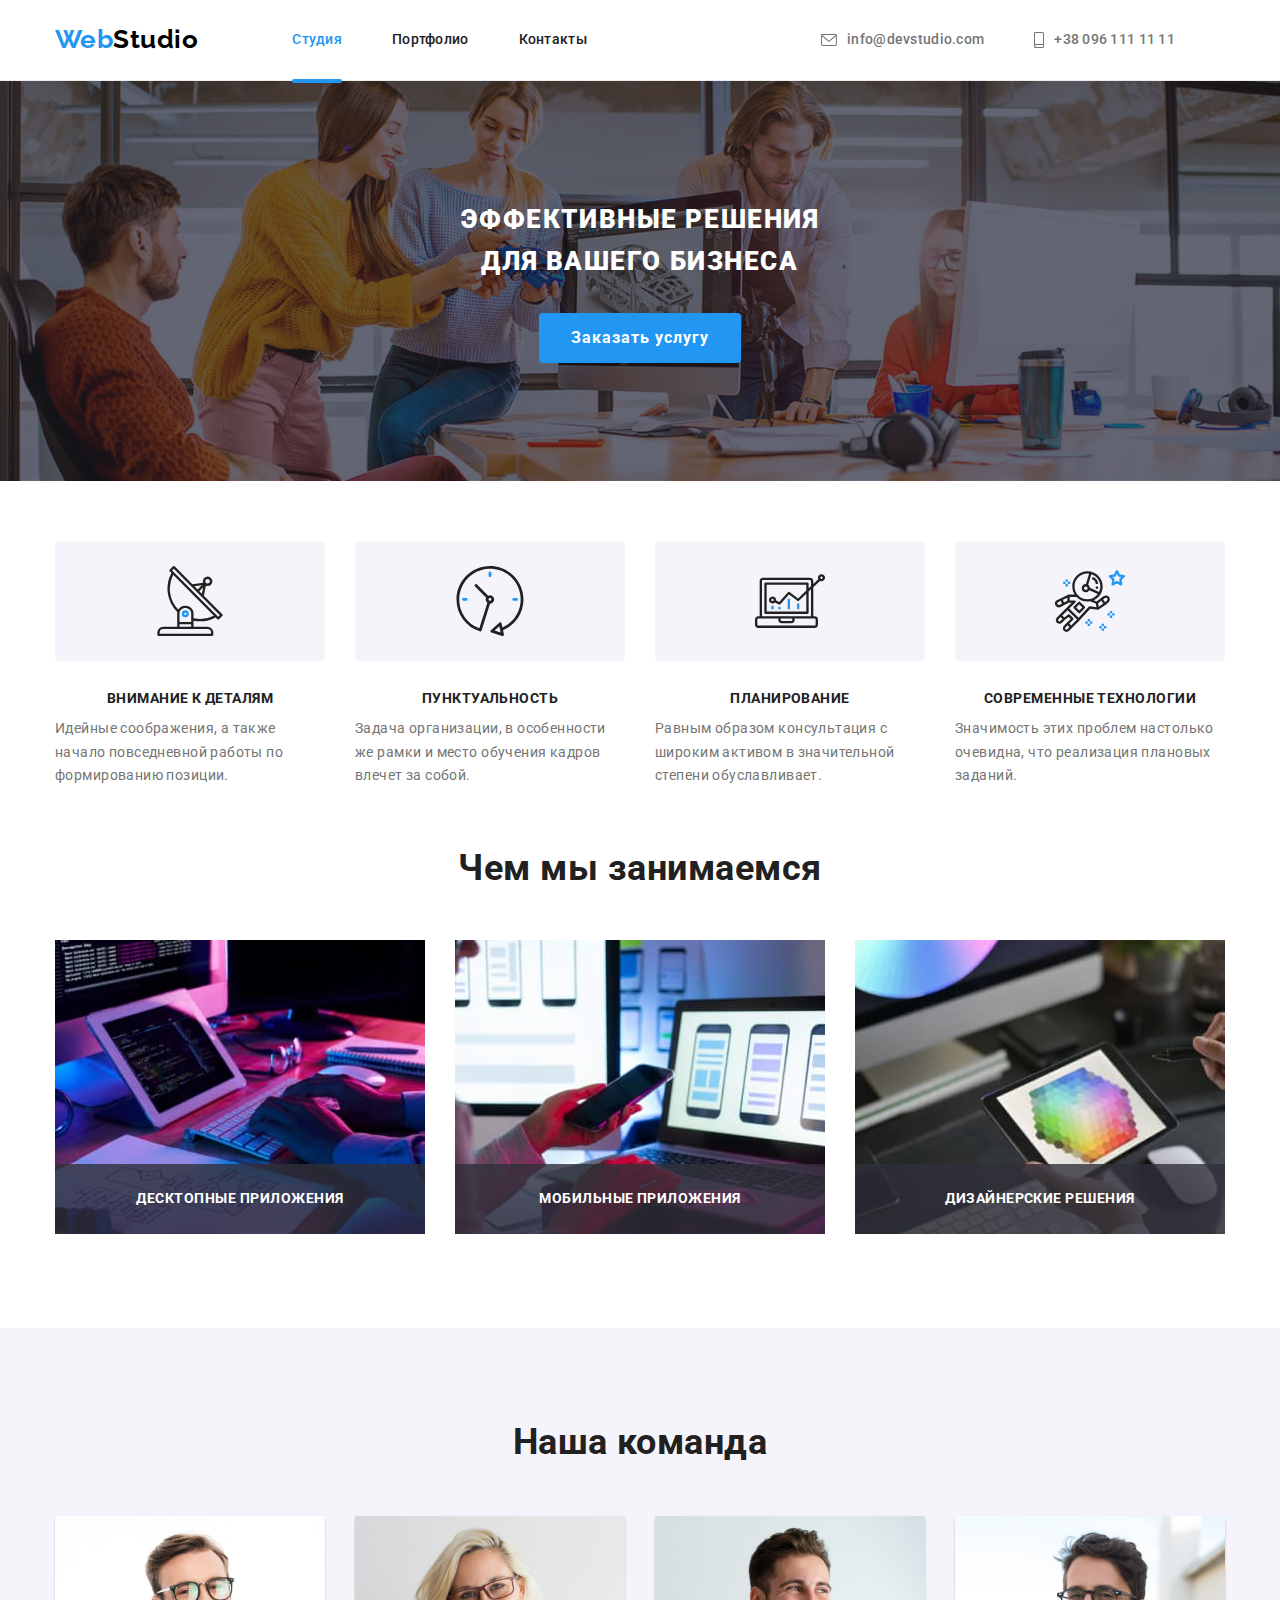
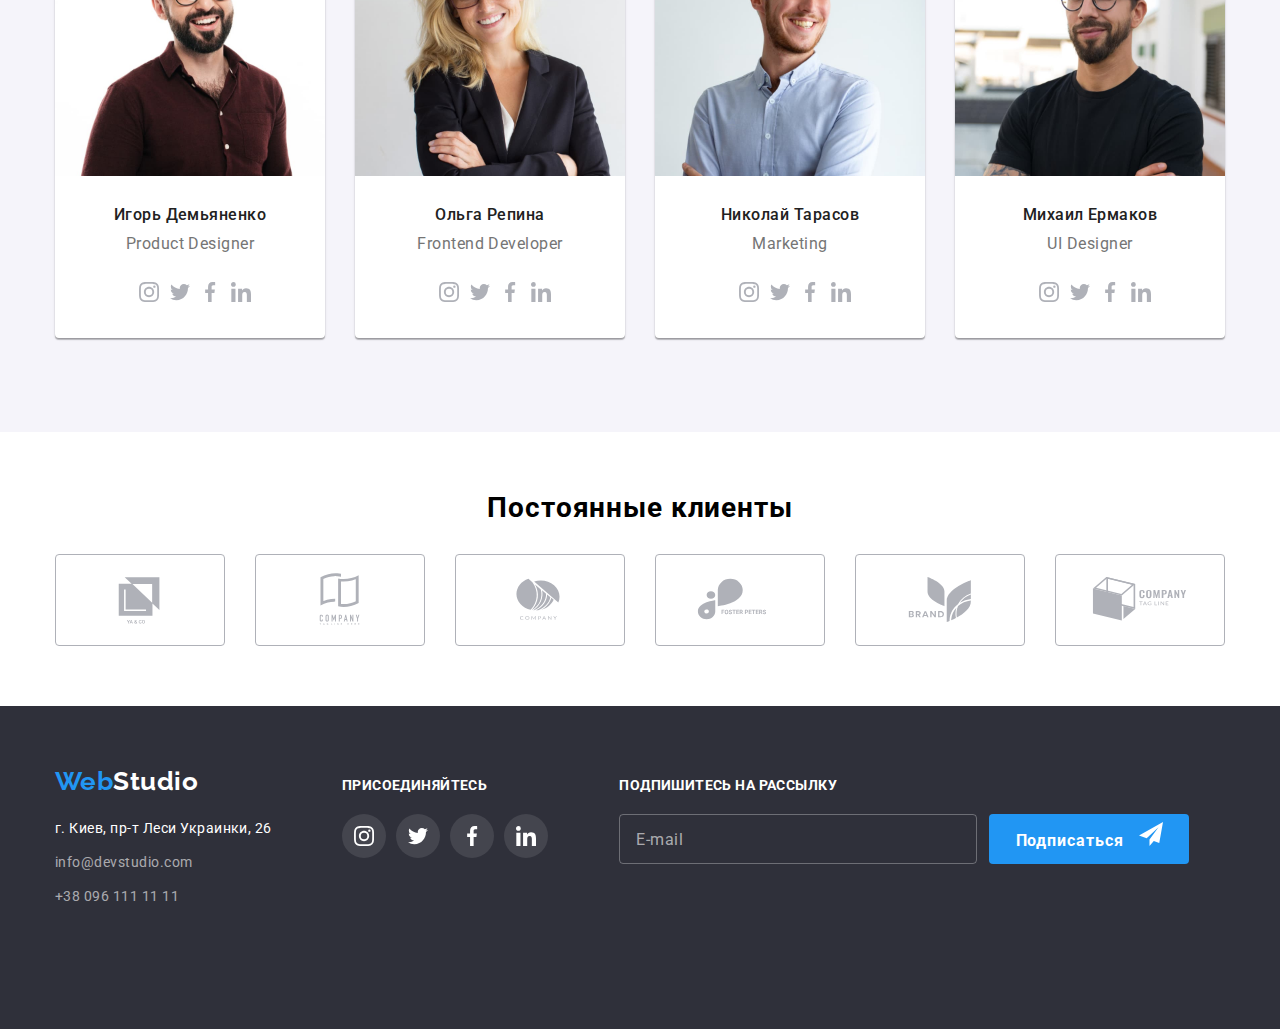
==== commit 25f2a2ed: "Mobile menu fixed" ====
--- a/index.html
+++ b/index.html
@@ -31,17 +31,40 @@
         <li class="header-contacts__item"><a class="header-contacts__link link" href="tel:+380961111111">
           <svg class="header-contacts__icon" width="10" height="16"><use href="./images/icons.svg#icon-smartphone"></use></svg>+38 096 111 11 11</a></li>
       </ul>
-      <button type="button" class="open-menu-btn" data-modal-close>
+    
+        
+      <button type="button" class="open-menu-btn">
         <svg class="menu-open__icon" width="40" height="40">
           <use href="./images/icons.svg#icon-menu-open-btn"></use>
         </svg>
-      </button>
-      <div class="mob-menu">
-        <button type="button" class="close-menu-btn" data-modal-close>
-          <svg class="menu-open__icon" width="40" height="40">
+      </button><div class="mob-menu is-hidden"> 
+         <div class="container"> 
+<div class="mob-menu__top">
+        <button type="button" class="close-menu-btn">
+          <svg class="menu-close__icon" width="40" height="40">
             <use href="./images/icons.svg#icon-close-menu-btn"></use>
-          </svg>
-      </div>
+          </svg> </button>
+          <ul class="mob-menu__list list">
+            <li class="mob-menu__item "><a class="mob-menu__link link mob-menu-current__link" href="./index.html">Студия </a>
+            </li>
+            <li class="mob-menu__item"><a class="mob-menu__link link" href="./portfolio.html">Портфолио</a></li>
+            <li class="mob-menu__item"><a class="mob-menu__link link" href="">Контакты</a></li>
+          </ul></div>
+          <div class="mob-menu__bottom">
+          <ul class="mob-contacts__list list">
+            <li class="mob-contacts__item"><a class="mob-contacts__link mob-contacts__tel link" href="tel:+380961111111">
+                +38 096 111 11 11</a></li>
+                <li class="mob-contacts__item"><a class="mob-contacts__link mob-contacts__mail link" href="mailto:info@devstudio.com">
+                info@devstudio.com</a></li>
+            
+          </ul>
+          <ul class="mob-socials list">
+            <li class="mob-socials__item"><a class="mob-socials__link link" href="">Instagram</a></li>
+            <li class="mob-socials__item"><a class="mob-socials__link link" href="">Twitter</a></li>
+            <li class="mob-socials__item"><a class="mob-socials__link link" href="">Facebook</a></li>
+            <li class="mob-socials__item"><a class="mob-socials__link link" href="">LinkedIn</a></li>
+          </ul></div>
+      </div></div>
     </div>
     </header>
     <main>
@@ -445,5 +468,6 @@
       </div>
      </div>
      <script src="./js/modal.js"></script>
+     <script src="./js/menu.js"></script>
   </body>
 </html>
--- a/css/main.min.css
+++ b/css/main.min.css
@@ -1,2 +1,2 @@
-p,h1,h2,h3,h4,h5,h6,ul{margin:0;padding:0}:root{--main-title-color: #ffffff;--second-title-color: #212121;--main-text-color: #757575;--second-text-color: #ffffff;--third-text-color: rgba(255, 255, 255, 0.6);--accent-color: #2196f3;--btn-color: #ffffff;--second-btn-color: #212121;--dark-background-color: #2f303a}body{font-family:Roboto, sans-serif;letter-spacing:0.03em;background-color:#ffffff}.list{list-style:none}.link{text-decoration:none}.visually-hidden{position:absolute;white-space:nowrap;width:1px;height:1px;overflow:hidden;border:0;padding:0;clip:rect(0 0 0 0);clip-path:inset(50%);margin:-1px}img{display:block;max-width:100%;height:auto}.container{width:100%;padding-left:15px;padding-right:15px;margin:0 auto}@media screen and (min-width: 480px){.container{width:480px}}@media screen and (min-width: 768px){.container{width:768px}}@media screen and (min-width: 1200px){.container{width:1200px}}.header{border-bottom:1px solid #ececec}.main-nav{display:flex}.header-list{display:flex;align-items:baseline}@media screen and (max-width: 768px){.header-list{display:none}}.header-contacts{display:flex;align-items:center;margin-left:auto}@media screen and (max-width: 768px){.header-contacts{display:none}}.header-contacts__mail{display:flex;align-items:center}.header-contacts__icon{margin-right:10px;fill:currentColor;transition:fill 250ms cubic-bezier(0.4, 0, 0.2, 1)}.header-contacts__icon:focus,.header-contacts__icon:hover{color:var(--accent-color);fill:var(--accent-color)}.header-contacts__item{display:flex;align-items:center}.header-container{display:flex;align-items:center}.logo{font-family:Raleway;font-style:normal;font-weight:bold;font-size:26px;line-height:1.19;color:#000000;margin-right:94px;padding-top:24px;padding-bottom:24px}.logo__text{color:var(--accent-color)}.header-list__link{font-weight:500;font-size:14px;line-height:1.14;letter-spacing:0.02em;color:var(--second-title-color);padding:32px 0;display:block;transition:color 250ms cubic-bezier(0.4, 0, 0.2, 1);position:relative}.header-list__link:hover,.header-list__link:focus{color:var(--accent-color)}.current-line::after{content:"";width:100%;height:4px;background-color:var(--accent-color);border-radius:2px;position:absolute;left:0;bottom:-3px}.current{color:var(--accent-color)}.header-list__item{margin-right:50px}.header-list__item:last-child{margin-right:0}.header-contacts__item{margin-right:50px}.header-contacts__link{font-weight:500;font-size:14px;line-height:1.14;letter-spacing:0.02em;color:var(--main-text-color);padding:32px 0;display:flex;align-items:center;transition:color 250ms cubic-bezier(0.4, 0, 0.2, 1)}.header-contacts__link:focus,.header-contacts__link:hover{color:var(--accent-color)}.open-menu-btn{border:none;background-color:transparent;margin-left:auto}.hero{background-color:var(--dark-background-color);background-image:linear-gradient(rgba(47,48,58,0.4), rgba(47,48,58,0.4)),url(/images/hero-bg-mob-1x.png);text-align:center;background-repeat:no-repeat;background-size:cover;background-position:center;margin:0 auto}@media (min-device-pixel-ratio: 2), (min-resolution: 192dpi), (min-resolution: 2dppx){.hero{background-image:linear-gradient(rgba(47,48,58,0.4), rgba(47,48,58,0.4)),url(../images/hero-bg-mob-2x.png)}}@media screen and (min-width: 768px){.hero{background-color:var(--dark-background-color);background-image:linear-gradient(rgba(47,48,58,0.4), rgba(47,48,58,0.4)),url(/images/hero-bg-tab-1x.png);text-align:center;background-repeat:no-repeat;background-size:cover;background-position:center;margin:0 auto}}@media screen and (min-width: 768px) and (min-device-pixel-ratio: 2), screen and (min-width: 768px) and (min-resolution: 192dpi), screen and (min-width: 768px) and (min-resolution: 2dppx){.hero{background-image:linear-gradient(rgba(47,48,58,0.4), rgba(47,48,58,0.4)),url(../images/hero-bg-tab-2x.png)}}@media screen and (min-width: 1200px){.hero{background-color:var(--dark-background-color);background-image:linear-gradient(rgba(47,48,58,0.4), rgba(47,48,58,0.4)),url(/images/hero-bg-desk-1x.png);text-align:center;background-repeat:no-repeat;background-size:cover;background-position:center;margin:0 auto}}@media screen and (min-width: 1200px) and (min-device-pixel-ratio: 2), screen and (min-width: 1200px) and (min-resolution: 192dpi), screen and (min-width: 1200px) and (min-resolution: 2dppx){.hero{background-image:linear-gradient(rgba(47,48,58,0.4), rgba(47,48,58,0.4)),url(../images/hero-bg-desk-2x.png)}}.hero__title{font-weight:900;font-size:26px;line-height:1.61;text-align:center;letter-spacing:0.06em;color:var(--main-title-color);text-transform:uppercase;padding-top:118px;width:360px;margin:0 auto}.hero__btn{font-family:inherit;font-weight:700;font-size:16px;line-height:1.87;letter-spacing:0.06em;color:var(--btn-color);cursor:pointer;border:none;border-radius:4px;background-color:var(--accent-color);margin-top:30px;margin-bottom:118px;padding:10px 32px;transition:color 250ms cubic-bezier(0.4, 0, 0.2, 1),background-color 250ms cubic-bezier(0.4, 0, 0.2, 1)}.hero__btn:hover,.hero__btn:focus{color:var(--btn-color);background-color:#188ce8}.features{padding-top:60px;padding-bottom:60px}.features-list{margin-bottom:-30px}@media screen and (min-width: 768px){.features-list{display:flex;flex-wrap:wrap;margin-left:-30px}}.features-list__item{margin-bottom:30px}@media screen and (min-width: 768px){.features-list__item{width:calc(100% / 2 - 30px);margin-left:30px}}@media screen and (min-width: 1200px){.features-list__item{width:calc(100% / 4 - 30px)}}.features-list__subtitle{font-weight:700;font-size:14px;line-height:1.14;text-transform:uppercase;color:var(--second-title-color);margin-top:30px;margin-bottom:10px;text-align:center}.features-list__text{font-weight:400;font-size:14px;line-height:1.71;color:var(--main-text-color);letter-spacing:0.03em}.features-list__icon{background-color:#f5f4fa;border-radius:4px;display:flex;justify-content:center;align-items:center;width:450px;height:120px}@media screen and (min-width: 768px){.features-list__icon{width:354px}}@media screen and (min-width: 1200px){.features-list__icon{width:270px}}.about-us{padding-bottom:94px}@media screen and (max-width: 1199px){.about-us{display:none}}.about-us__list{display:flex;margin-right:-30px}.about-us__item{flex-basis:calc(100% / 3 - 30px);margin-right:30px;position:relative}.about-us__title{font-weight:700;font-size:36px;line-height:1.16;text-align:center;color:var(--second-title-color);margin-bottom:50px}.about-us__subtitle{display:flex;justify-content:center;align-items:center;height:70px;width:100%;font-weight:700;font-size:14px;line-height:1.14;vertical-align:top;text-transform:uppercase;color:var(--second-text-color);background-color:rgba(47,48,58,0.8);position:absolute;bottom:0}.our-command{background-color:#f5f4fa;padding-top:60px;padding-bottom:60px}@media screen and (min-width: 1200px){.our-command{padding-top:94px;padding-bottom:94px}}.our-command__title{margin-bottom:30px;font-weight:bold;font-size:36px;line-height:1.16;text-align:center;color:var(--second-title-color)}@media screen and (min-width: 1200px){.our-command__title{margin-bottom:52px}}.our-command__list{margin-bottom:-30px}@media screen and (min-width: 768px){.our-command__list{display:flex;flex-wrap:wrap;margin-right:-30px;margin-bottom:-30px}}@media screen and (min-width: 1200px){.our-command__list{display:flex;margin-right:-30px;margin-bottom:-30px}}.our-command__item{background-color:#ffffff;border-radius:4px;box-shadow:0px 1px 3px rgba(0,0,0,0.12),0px 1px 1px rgba(0,0,0,0.14),0px 2px 1px rgba(0,0,0,0.2);max-width:450px;margin-bottom:30px}@media screen and (min-width: 768px){.our-command__item{flex-basis:calc(100% / 2 - 30px);margin-right:30px;max-width:354px}}@media screen and (min-width: 1200px){.our-command__item{flex-basis:calc(100% / 4 - 30px);margin-right:30px;max-width:270px}}.our-command-list__content{margin:0 auto}.our-command-list__subtitle{font-weight:500;font-size:16px;line-height:1.18;text-align:center;color:var(--second-title-color);margin-bottom:10px;margin-top:30px}.our-command-list__text{font-weight:normal;font-size:16px;line-height:1.18;text-align:center;color:var(--main-text-color);margin-bottom:16px}@media screen and (min-width: 480px){.our-command-social-list{display:flex;justify-content:center;margin:16px 122px 0 122px}}@media screen and (min-width: 768px){.our-command-social-list{display:flex;justify-content:center;margin:16px 74px 24px 74px}}@media screen and (min-width: 1200px){.our-command-social-list{display:flex;justify-content:center}}.socials__item{width:44px;height:44px;flex-basis:calc(100% / 4 - 10px);margin-left:10px}.socials__link{width:100%;height:100%;border-radius:50%;display:flex;justify-content:center;align-items:center;color:#afb1b8;transition:background-color 250ms cubic-bezier(0.4, 0, 0.2, 1),color 250ms cubic-bezier(0.4, 0, 0.2, 1)}.socials__link:hover,.socials__link:focus{background-color:var(--accent-color);border-color:none}.socials__link:focus .socials__icon,.socials__link:hover .socials__icon{background-color:var(--accent-color);color:var(--second-text-color)}.socials__icon{fill:currentColor}.socials__link:focus .socials__icon,.socials__link:hover .socials__icon{background-color:var(--accent-color);color:var(--second-text-color)}.clients{padding-top:60px;padding-bottom:60px}@media screen and (min-width: 480px){.clients__title{font-style:700;font-size:28px;letter-spacing:0.03em;line-height:1.17;text-align:center;margin-bottom:30px}}.clients-list{display:flex;flex-wrap:wrap;margin:-15px}.clients-list__item{height:92px;width:calc(100% / 2 - 30px);margin:15px;align-items:center;display:flex;justify-content:center}@media screen and (min-width: 768px){.clients-list__item{width:calc(100% / 3 - 30px)}}@media screen and (min-width: 1200px){.clients-list__item{width:calc(100% / 6 - 30px)}}.clients-list__link{align-items:center;display:flex;justify-content:center;color:#afb1b8;width:100%;height:100%;border:1px solid #afb1b8;border-radius:4px;display:flex;justify-content:center;align-items:center;transition:border-color 250ms cubic-bezier(0.4, 0, 0.2, 1),color 250ms cubic-bezier(0.4, 0, 0.2, 1)}.clients-list__link:hover,.clients-list__link:focus{border-color:var(--accent-color)}.clients-list__logo{fill:currentColor}.clients-list__logo clients-list__logo,.clients-list__link:focus .clients-list__logo,.clients-list__link:hover .clients-list__logo{color:var(--accent-color)}.footer-wrap{margin:0 auto}@media screen and (min-width: 1200px){.footer-wrap{display:flex;align-items:baseline}}.footer{padding-top:60px;padding-bottom:60px;margin:0 auto;text-align:center;background-color:var(--dark-background-color)}@media screen and (min-width: 768px) and (max-width: 1199px){.footer__tablet{display:flex;justify-content:center;align-items:space-between}}@media screen and (min-width: 1200px){.footer__tablet{display:flex;justify-content:center;align-items:baseline;margin-bottom:0;margin-right:auto;text-align:left;margin-bottom:0;margin-right:auto}}.footer-logo{font-family:Raleway;font-style:normal;font-weight:bold;font-size:26px;line-height:1.19;color:#ffffff;margin-bottom:20px;display:block}.footer-logo__text{color:var(--accent-color)}.footer-contacts-list__item{margin-bottom:10px}.footer-contacts-list__item:last-child{margin-bottom:0}.footer-contacts-list__link{font-style:normal;font-weight:400;font-size:14px;line-height:1.71;color:var(--third-text-color);transition:color 250ms cubic-bezier(0.4, 0, 0.2, 1)}.footer-contacts-list__link:focus,.footer-contacts-list__link:hover{color:var(--accent-color)}.footer-contacts-list__adress{font-style:normal;font-weight:400;font-size:14px;line-height:1.71;color:var(--second-text-color)}.footer-contacts{display:block;margin-bottom:60px}@media screen and (min-width: 768px) and (max-width: 1199px){.footer-contacts{width:50%}}@media screen and (min-width: 1200px){.footer-contacts{margin-right:70px}}.footer-join{margin:0 auto}@media screen and (min-width: 768px) and (max-width: 1199px){.footer-join{width:50%}}@media screen and (min-width: 1200px){.footer-join{margin-right:auto}}.footer-join__title{font-weight:700;font-size:14px;line-height:1.14;vertical-align:top;letter-spacing:0.03em;color:var(--second-text-color);font-style:normal;margin-bottom:20px}.footer-social{display:flex;justify-content:center;align-items:flex-start;margin-bottom:60px}.footer-social__item{width:44px;height:44px}.footer-social__item+.footer-social__item{margin-left:10px}.footer-social__link{width:100%;height:100%;border-radius:50%;display:flex;justify-content:center;align-items:center;background-color:rgba(255,255,255,0.1);transition:background-color 250ms cubic-bezier(0.4, 0, 0.2, 1)}.footer-social__link:focus,.footer-social__link:hover{background-color:var(--accent-color)}.footer-social__icon{fill:var(--second-text-color)}.footer-subscribe__title{font-weight:700;font-size:14px;line-height:1.14;vertical-align:top;letter-spacing:0.03em;color:var(--second-text-color);font-style:normal;margin-bottom:20px}@media screen and (min-width: 768px) and (max-width: 1199px){.footer-form{display:flex;flex-direction:column;align-items:center}}@media screen and (min-width: 1200px){.footer-form{display:flex}}.footer-subscribe{margin:0 auto}@media screen and (min-width: 1200px){.footer-subscribe{display:flex;align-items:baseline;flex-direction:column}}.footer-form__input{border:1px solid rgba(255,255,255,0.3);background-color:transparent;border-radius:4px;width:358px;height:50px;padding:15px 16px;color:var(--second-text-color);margin-bottom:20px}.footer-form__input::placeholder{color:rgba(255,255,255,0.6);font-size:16px;line-height:1.25;font-weight:400;letter-spacing:0.03em}.footer-form__btn{font-family:inherit;font-weight:700;font-size:16px;font-style:normal;line-height:1.87;letter-spacing:0.06em;color:var(--btn-color);cursor:pointer;border:none;border-radius:4px;background-color:var(--accent-color);width:200px;height:50px;margin-left:12px;justify-content:center;align-items:center}.footer-form__icon{margin-left:10px}.samples{padding-top:94px;padding-bottom:94px}.samples-list{display:flex;justify-content:center;margin-bottom:50px}.samples-list__item{margin-right:8px}.samples-list__btn{font-family:inherit;font-style:normal;font-weight:500;font-size:16px;line-height:1.62;text-align:center;letter-spacing:0.03em;color:var(--second-btn-color);cursor:pointer;border:none;border-radius:4px;padding:6px 22px;transition:color 250ms cubic-bezier(0.4, 0, 0.2, 1),background-color 250ms cubic-bezier(0.4, 0, 0.2, 1),box-shadow 250ms cubic-bezier(0.4, 0, 0.2, 1)}.samples-list__btn:focus,.samples-list__btn:hover{color:var(--btn-color);background-color:var(--accent-color);box-shadow:0px 3px 1px rgba(0,0,0,0.1),0px 1px 2px rgba(0,0,0,0.08),0px 2px 2px rgba(0,0,0,0.12)}.samples-list__btn-current{background-color:var(--accent-color);color:var(--btn-color)}.sample-cards{display:flex;flex-wrap:wrap;margin-right:-30px;margin-bottom:-30px}.sample-cards__link{display:block;transition:box-shadow 250ms cubic-bezier(0.4, 0, 0.2, 1);position:relative}.sample-cards__link:hover,.sample-cards__link:focus{box-shadow:0px 1px 1px rgba(0,0,0,0.12),0px 4px 4px rgba(0,0,0,0.06),1px 4px 6px rgba(0,0,0,0.16)}.sample-cards__item{flex-basis:calc(100% / 3 - 30px);margin-right:30px;margin-bottom:30px;transition:box-shadow 250ms cubic-bezier(0.4, 0, 0.2, 1)}.card-content{padding:20px 24px;border:1px solid #eeeeee;border-top:0}.card-content__title{font-weight:700;font-size:18px;line-height:2;letter-spacing:0.06em;color:var(--second-title-color)}.card-content__text{font-weight:normal;font-size:16px;line-height:1.87;color:var(--main-text-color)}.sample-cards__wrap{position:relative;overflow:hidden}.sample-cards__text{position:absolute;top:0;left:0;font-size:18px;line-height:1.33;letter-spacing:0.03em;color:var(--second-text-color);background-color:rgba(33,150,243,0.9);padding:63px 24px;height:100%;transform:translateY(100%);transition:transform 250ms cubic-bezier(0.4, 0, 0.2, 1),opacity 250ms cubic-bezier(0.4, 0, 0.2, 1);opacity:0}.sample-cards__link:hover .sample-cards__text,.sample-cards__link:focus .sample-cards__text{transform:translateY(0);opacity:1}.backdrop{width:100vw;height:100vh;background-color:rgba(0,0,0,0.1);position:fixed;top:0;left:0;transition:opacity 350ms, visibility 350ms}.backdrop.is-hidden .modal{transform:scale(1.5) rotate(180deg)}.modal{width:528px;height:581px;background-color:var(--second-text-color);border-radius:4px;position:absolute;top:50%;left:50%;transform:scale(1) rotate(0) translate(-50%, -50%);transition:transform 350ms;padding:40px}.modal__close{position:absolute;top:8px;right:8px;width:30px;height:30px;background-color:transparent;border:1px solid rgba(0,0,0,0.1);border-radius:50%;display:flex;justify-content:center;align-items:center}.modal__icon{fill:currentColor;transition:fill 250ms cubic-bezier(0.4, 0, 0.2, 1)}.modal__icon:hover,.modal__icon:focus{fill:var(--accent-color)}.is-hidden{visibility:hidden;opacity:0;pointer-events:none}.modal__title{font-weight:700;font-size:20px;line-height:1.15;letter-spacing:0.03em;color:var(--second-title-color);text-align:center;margin-bottom:12px}.modal-form__field{margin-bottom:10px}.modal-form__wrap{position:relative}.modal-form__icon{position:absolute;top:50%;transform:translateY(-50%);left:0;margin-left:15px;transition:fill 250ms cubic-bezier(0.4, 0, 0.2, 1)}.modal-form__input:hover+.modal-form__icon,.modal-form__input:focus+.modal-form__icon{fill:var(--accent-color)}.modal-form__input{width:100%;height:40px;border:1px solid rgba(33,33,33,0.2);border-radius:4px;padding-left:42px;outline:none;background-color:transparent;transition:border-color 250ms cubic-bezier(0.4, 0, 0.2, 1)}.modal-form__input:focus,.modal-form__input:hover{border-color:var(--accent-color)}.modal-form__text{font-weight:400;font-size:12px;line-height:1.14;color:var(--main-text-color);margin-bottom:4px;display:block}.modal-form__comment{width:100%;height:120px;border:1px solid rgba(33,33,33,0.2);border-radius:4px;outline:none;padding:12px 16px;resize:none;background-color:transparent;margin-bottom:20px}.modal-form__comment::placeholder{color:rgba(117,117,117,0.5);font-size:12px;font-weight:400;line-height:1.16}.modal-form__comment:focus,.modal-form__comment:hover{border-color:var(--accent-color)}.modal__btn{font-family:inherit;font-weight:700;font-size:16px;line-height:1.87;letter-spacing:0.06em;color:var(--btn-color);cursor:pointer;border:none;border-radius:4px;background-color:var(--accent-color);padding:10px 55px;display:block;margin:0 auto;box-shadow:0px 4px 4px rgba(0,0,0,0.15);transition:color 250ms cubic-bezier(0.4, 0, 0.2, 1),background-color 250ms cubic-bezier(0.4, 0, 0.2, 1),box-shadow 250ms cubic-bezier(0.4, 0, 0.2, 1);margin-top:30px}.modal__btn:focus,.modal__btn:hover{color:var(--btn-color);background-color:#188ce8;box-shadow:0px 4px 4px rgba(0,0,0,0.15)}.modal-check__text{width:100%;font-weight:400;font-size:14px;line-height:1.46;color:var(--main-text-color);letter-spacing:0.03em;display:flex;justify-content:center;align-items:baseline;text-align:center}.modal-check__text span{width:16px;height:15px;border:2px solid #000000;margin-right:5px;border-radius:2px;display:flex;justify-content:center;align-items:center}.modal-check{transition:border 250ms cubic-bezier(0.4, 0, 0.2, 1)}.modal-check:checked+.modal-check__text span{background-color:var(--accent-color);border:none}.modal-check:focus+.modal-check__text span{border:1px solid var(--accent-color)}.modal-check__icon{fill:transparent}.modal-check:checked+.modal-check__text .modal-check__icon{fill:#ffffff}.modal-check__link{color:var(--accent-color);text-decoration-skip-ink:none}
+p,h1,h2,h3,h4,h5,h6,ul{margin:0;padding:0}:root{--main-title-color: #ffffff;--second-title-color: #212121;--main-text-color: #757575;--second-text-color: #ffffff;--third-text-color: rgba(255, 255, 255, 0.6);--accent-color: #2196f3;--btn-color: #ffffff;--second-btn-color: #212121;--dark-background-color: #2f303a}body{font-family:Roboto, sans-serif;letter-spacing:0.03em;background-color:#ffffff}.list{list-style:none}.link{text-decoration:none}.visually-hidden{position:absolute;white-space:nowrap;width:1px;height:1px;overflow:hidden;border:0;padding:0;clip:rect(0 0 0 0);clip-path:inset(50%);margin:-1px}img{display:block;max-width:100%;height:auto}.container{width:100%;padding-left:15px;padding-right:15px;margin:0 auto}@media screen and (min-width: 480px){.container{width:480px}}@media screen and (min-width: 768px){.container{width:768px}}@media screen and (min-width: 1200px){.container{width:1200px}}.header{border-bottom:1px solid #ececec}.main-nav{display:flex}.header-list{display:flex;align-items:baseline}@media screen and (max-width: 768px){.header-list{display:none}}.header-contacts{display:flex;align-items:center;margin-left:auto}@media screen and (max-width: 768px){.header-contacts{display:none}}.header-contacts__mail{display:flex;align-items:center}.header-contacts__icon{margin-right:10px;fill:currentColor;transition:fill 250ms cubic-bezier(0.4, 0, 0.2, 1)}.header-contacts__icon:focus,.header-contacts__icon:hover{color:var(--accent-color);fill:var(--accent-color)}.header-contacts__item{display:flex;align-items:center}.header-container{display:flex;align-items:center}.logo{font-family:Raleway;font-style:normal;font-weight:bold;font-size:26px;line-height:1.19;color:#000000;margin-right:94px;padding-top:24px;padding-bottom:24px}.logo__text{color:var(--accent-color)}.header-list__link{font-weight:500;font-size:14px;line-height:1.14;letter-spacing:0.02em;color:var(--second-title-color);padding:32px 0;display:block;transition:color 250ms cubic-bezier(0.4, 0, 0.2, 1);position:relative}.header-list__link:hover,.header-list__link:focus{color:var(--accent-color)}.current-line::after{content:"";width:100%;height:4px;background-color:var(--accent-color);border-radius:2px;position:absolute;left:0;bottom:-3px}.current{color:var(--accent-color)}.header-list__item{margin-right:50px}.header-list__item:last-child{margin-right:0}.header-contacts__item{margin-right:50px}.header-contacts__link{font-weight:500;font-size:14px;line-height:1.14;letter-spacing:0.02em;color:var(--main-text-color);padding:32px 0;display:flex;align-items:center;transition:color 250ms cubic-bezier(0.4, 0, 0.2, 1)}.header-contacts__link:focus,.header-contacts__link:hover{color:var(--accent-color)}.open-menu-btn{border:none;background-color:transparent;margin-left:auto;right:15px;top:10px;fill:currentColor;transition:fill 250ms cubic-bezier(0.4, 0, 0.2, 1)}.open-menu-btn:hover,.open-menu-btn:focus{fill:var(--accent-color)}@media screen and (min-width: 768px){.open-menu-btn{display:none}}.close-menu-btn{position:absolute;border:none;background-color:transparent;display:flex;margin-left:auto;right:15px;top:10px;fill:currentColor;transition:fill 250ms cubic-bezier(0.4, 0, 0.2, 1)}.close-menu-btn:hover,.close-menu-btn:focus{fill:var(--accent-color)}.mob-menu{position:fixed;background-color:#ffffff;width:100vw;height:100vh;top:0;left:0;z-index:5;padding-top:48px;padding-bottom:48px;padding-left:40px}.mob-menu .container{display:flex;flex-direction:column;justify-content:space-between;height:100%}@media screen and (min-width: 768px){display:none}.mob-menu__item:not(:last-child){margin-bottom:32px}.mob-menu__link{font-weight:500;font-size:40px;line-height:1.14;letter-spacing:0.02em;color:var(--second-title-color)}.mob-contacts__item:not(:last-child){margin-bottom:32px}.mob-contacts__tel{color:var(--accent-color);font-weight:500;font-size:34px;line-height:1.16;letter-spacing:0.02em}.mob-contacts__mail{color:var(--main-text-color);font-weight:500;font-size:24px;line-height:1.16;letter-spacing:0.02em}.mob-menu-current__link{color:var(--accent-color)}.mob-socials{display:flex}.mob-socials__item{display:flex;flex-wrap:wrap;margin-top:64px;margin-right:10px;padding-right:10px}.mob-socials__item:not(:last-child){border-right:1px solid rgba(33,33,33,0.2)}.mob-socials__link{color:var(--accent-color);font-weight:500;font-size:14px;line-height:1.16;letter-spacing:0.02em}.hero{background-color:var(--dark-background-color);background-image:linear-gradient(rgba(47,48,58,0.4), rgba(47,48,58,0.4)),url(/images/hero-bg-mob-1x.png);text-align:center;background-repeat:no-repeat;background-size:cover;background-position:center;margin:0 auto}@media (min-device-pixel-ratio: 2), (min-resolution: 192dpi), (min-resolution: 2dppx){.hero{background-image:linear-gradient(rgba(47,48,58,0.4), rgba(47,48,58,0.4)),url(../images/hero-bg-mob-2x.png)}}@media screen and (min-width: 768px){.hero{background-color:var(--dark-background-color);background-image:linear-gradient(rgba(47,48,58,0.4), rgba(47,48,58,0.4)),url(/images/hero-bg-tab-1x.png);text-align:center;background-repeat:no-repeat;background-size:cover;background-position:center;margin:0 auto}}@media screen and (min-width: 768px) and (min-device-pixel-ratio: 2), screen and (min-width: 768px) and (min-resolution: 192dpi), screen and (min-width: 768px) and (min-resolution: 2dppx){.hero{background-image:linear-gradient(rgba(47,48,58,0.4), rgba(47,48,58,0.4)),url(../images/hero-bg-tab-2x.png)}}@media screen and (min-width: 1200px){.hero{background-color:var(--dark-background-color);background-image:linear-gradient(rgba(47,48,58,0.4), rgba(47,48,58,0.4)),url(/images/hero-bg-desk-1x.png);text-align:center;background-repeat:no-repeat;background-size:cover;background-position:center;margin:0 auto}}@media screen and (min-width: 1200px) and (min-device-pixel-ratio: 2), screen and (min-width: 1200px) and (min-resolution: 192dpi), screen and (min-width: 1200px) and (min-resolution: 2dppx){.hero{background-image:linear-gradient(rgba(47,48,58,0.4), rgba(47,48,58,0.4)),url(../images/hero-bg-desk-2x.png)}}.hero__title{font-weight:900;font-size:26px;line-height:1.61;text-align:center;letter-spacing:0.06em;color:var(--main-title-color);text-transform:uppercase;padding-top:118px;width:360px;margin:0 auto}.hero__btn{font-family:inherit;font-weight:700;font-size:16px;line-height:1.87;letter-spacing:0.06em;color:var(--btn-color);cursor:pointer;border:none;border-radius:4px;background-color:var(--accent-color);margin-top:30px;margin-bottom:118px;padding:10px 32px;transition:color 250ms cubic-bezier(0.4, 0, 0.2, 1),background-color 250ms cubic-bezier(0.4, 0, 0.2, 1)}.hero__btn:hover,.hero__btn:focus{color:var(--btn-color);background-color:#188ce8}.features{padding-top:60px;padding-bottom:60px}.features-list{margin-bottom:-30px}@media screen and (min-width: 768px){.features-list{display:flex;flex-wrap:wrap;margin-left:-30px}}.features-list__item{margin-bottom:30px}@media screen and (min-width: 768px){.features-list__item{width:calc(100% / 2 - 30px);margin-left:30px}}@media screen and (min-width: 1200px){.features-list__item{width:calc(100% / 4 - 30px)}}.features-list__subtitle{font-weight:700;font-size:14px;line-height:1.14;text-transform:uppercase;color:var(--second-title-color);margin-top:30px;margin-bottom:10px;text-align:center}.features-list__text{font-weight:400;font-size:14px;line-height:1.71;color:var(--main-text-color);letter-spacing:0.03em}.features-list__icon{background-color:#f5f4fa;border-radius:4px;display:flex;justify-content:center;align-items:center;width:450px;height:120px}@media screen and (min-width: 768px){.features-list__icon{width:354px}}@media screen and (min-width: 1200px){.features-list__icon{width:270px}}.about-us{padding-bottom:94px}@media screen and (max-width: 1199px){.about-us{display:none}}.about-us__list{display:flex;margin-right:-30px}.about-us__item{flex-basis:calc(100% / 3 - 30px);margin-right:30px;position:relative}.about-us__title{font-weight:700;font-size:36px;line-height:1.16;text-align:center;color:var(--second-title-color);margin-bottom:50px}.about-us__subtitle{display:flex;justify-content:center;align-items:center;height:70px;width:100%;font-weight:700;font-size:14px;line-height:1.14;vertical-align:top;text-transform:uppercase;color:var(--second-text-color);background-color:rgba(47,48,58,0.8);position:absolute;bottom:0}.our-command{background-color:#f5f4fa;padding-top:60px;padding-bottom:60px}@media screen and (min-width: 1200px){.our-command{padding-top:94px;padding-bottom:94px}}.our-command__title{margin-bottom:30px;font-weight:bold;font-size:36px;line-height:1.16;text-align:center;color:var(--second-title-color)}@media screen and (min-width: 1200px){.our-command__title{margin-bottom:52px}}.our-command__list{margin-bottom:-30px}@media screen and (min-width: 768px){.our-command__list{display:flex;flex-wrap:wrap;margin-right:-30px;margin-bottom:-30px}}@media screen and (min-width: 1200px){.our-command__list{display:flex;margin-right:-30px;margin-bottom:-30px}}.our-command__item{background-color:#ffffff;border-radius:4px;box-shadow:0px 1px 3px rgba(0,0,0,0.12),0px 1px 1px rgba(0,0,0,0.14),0px 2px 1px rgba(0,0,0,0.2);max-width:450px;margin-bottom:30px}@media screen and (min-width: 768px){.our-command__item{flex-basis:calc(100% / 2 - 30px);margin-right:30px;max-width:354px}}@media screen and (min-width: 1200px){.our-command__item{flex-basis:calc(100% / 4 - 30px);margin-right:30px;max-width:270px}}.our-command-list__content{margin:0 auto}.our-command-list__subtitle{font-weight:500;font-size:16px;line-height:1.18;text-align:center;color:var(--second-title-color);margin-bottom:10px;margin-top:30px}.our-command-list__text{font-weight:normal;font-size:16px;line-height:1.18;text-align:center;color:var(--main-text-color);margin-bottom:16px}@media screen and (min-width: 480px){.our-command-social-list{display:flex;justify-content:center;margin:16px 122px 0 122px}}@media screen and (min-width: 768px){.our-command-social-list{display:flex;justify-content:center;margin:16px 74px 24px 74px}}@media screen and (min-width: 1200px){.our-command-social-list{display:flex;justify-content:center}}.socials__item{width:44px;height:44px;flex-basis:calc(100% / 4 - 10px);margin-left:10px}.socials__link{width:100%;height:100%;border-radius:50%;display:flex;justify-content:center;align-items:center;color:#afb1b8;transition:background-color 250ms cubic-bezier(0.4, 0, 0.2, 1),color 250ms cubic-bezier(0.4, 0, 0.2, 1)}.socials__link:hover,.socials__link:focus{background-color:var(--accent-color);border-color:none}.socials__link:focus .socials__icon,.socials__link:hover .socials__icon{background-color:var(--accent-color);color:var(--second-text-color)}.socials__icon{fill:currentColor}.socials__link:focus .socials__icon,.socials__link:hover .socials__icon{background-color:var(--accent-color);color:var(--second-text-color)}.clients{padding-top:60px;padding-bottom:60px}@media screen and (min-width: 480px){.clients__title{font-style:700;font-size:28px;letter-spacing:0.03em;line-height:1.17;text-align:center;margin-bottom:30px}}.clients-list{display:flex;flex-wrap:wrap;margin:-15px}.clients-list__item{height:92px;width:calc(100% / 2 - 30px);margin:15px;align-items:center;display:flex;justify-content:center}@media screen and (min-width: 768px){.clients-list__item{width:calc(100% / 3 - 30px)}}@media screen and (min-width: 1200px){.clients-list__item{width:calc(100% / 6 - 30px)}}.clients-list__link{align-items:center;display:flex;justify-content:center;color:#afb1b8;width:100%;height:100%;border:1px solid #afb1b8;border-radius:4px;display:flex;justify-content:center;align-items:center;transition:border-color 250ms cubic-bezier(0.4, 0, 0.2, 1),color 250ms cubic-bezier(0.4, 0, 0.2, 1)}.clients-list__link:hover,.clients-list__link:focus{border-color:var(--accent-color)}.clients-list__logo{fill:currentColor}.clients-list__logo clients-list__logo,.clients-list__link:focus .clients-list__logo,.clients-list__link:hover .clients-list__logo{color:var(--accent-color)}.footer-wrap{margin:0 auto}@media screen and (min-width: 1200px){.footer-wrap{display:flex;align-items:baseline}}.footer{padding-top:60px;padding-bottom:60px;margin:0 auto;text-align:center;background-color:var(--dark-background-color)}@media screen and (min-width: 768px) and (max-width: 1199px){.footer__tablet{display:flex;justify-content:center;align-items:space-between}}@media screen and (min-width: 1200px){.footer__tablet{display:flex;justify-content:center;align-items:baseline;margin-bottom:0;margin-right:auto;text-align:left;margin-bottom:0;margin-right:auto}}.footer-logo{font-family:Raleway;font-style:normal;font-weight:bold;font-size:26px;line-height:1.19;color:#ffffff;margin-bottom:20px;display:block}.footer-logo__text{color:var(--accent-color)}.footer-contacts-list__item{margin-bottom:10px}.footer-contacts-list__item:last-child{margin-bottom:0}.footer-contacts-list__link{font-style:normal;font-weight:400;font-size:14px;line-height:1.71;color:var(--third-text-color);transition:color 250ms cubic-bezier(0.4, 0, 0.2, 1)}.footer-contacts-list__link:focus,.footer-contacts-list__link:hover{color:var(--accent-color)}.footer-contacts-list__adress{font-style:normal;font-weight:400;font-size:14px;line-height:1.71;color:var(--second-text-color)}.footer-contacts{display:block;margin-bottom:60px}@media screen and (min-width: 768px) and (max-width: 1199px){.footer-contacts{width:50%}}@media screen and (min-width: 1200px){.footer-contacts{margin-right:70px}}.footer-join{margin:0 auto}@media screen and (min-width: 768px) and (max-width: 1199px){.footer-join{width:50%}}@media screen and (min-width: 1200px){.footer-join{margin-right:auto}}.footer-join__title{font-weight:700;font-size:14px;line-height:1.14;vertical-align:top;letter-spacing:0.03em;color:var(--second-text-color);font-style:normal;margin-bottom:20px}.footer-social{display:flex;justify-content:center;align-items:flex-start;margin-bottom:60px}.footer-social__item{width:44px;height:44px}.footer-social__item+.footer-social__item{margin-left:10px}.footer-social__link{width:100%;height:100%;border-radius:50%;display:flex;justify-content:center;align-items:center;background-color:rgba(255,255,255,0.1);transition:background-color 250ms cubic-bezier(0.4, 0, 0.2, 1)}.footer-social__link:focus,.footer-social__link:hover{background-color:var(--accent-color)}.footer-social__icon{fill:var(--second-text-color)}.footer-subscribe__title{font-weight:700;font-size:14px;line-height:1.14;vertical-align:top;letter-spacing:0.03em;color:var(--second-text-color);font-style:normal;margin-bottom:20px}@media screen and (min-width: 768px) and (max-width: 1199px){.footer-form{display:flex;flex-direction:column;align-items:center}}@media screen and (min-width: 1200px){.footer-form{display:flex}}.footer-subscribe{margin:0 auto}@media screen and (min-width: 1200px){.footer-subscribe{display:flex;align-items:baseline;flex-direction:column}}.footer-form__input{border:1px solid rgba(255,255,255,0.3);background-color:transparent;border-radius:4px;width:358px;height:50px;padding:15px 16px;color:var(--second-text-color);margin-bottom:20px}.footer-form__input::placeholder{color:rgba(255,255,255,0.6);font-size:16px;line-height:1.25;font-weight:400;letter-spacing:0.03em}.footer-form__btn{font-family:inherit;font-weight:700;font-size:16px;font-style:normal;line-height:1.87;letter-spacing:0.06em;color:var(--btn-color);cursor:pointer;border:none;border-radius:4px;background-color:var(--accent-color);width:200px;height:50px;margin-left:12px;justify-content:center;align-items:center}.footer-form__icon{margin-left:10px}.samples{padding-top:94px;padding-bottom:94px}.samples-list{display:block;flex-wrap:wrap;justify-content:center;margin-right:-8px;margin-bottom:-15px}@media screen and (min-width: 1200px){.samples-list{display:flex;justify-content:center;margin-bottom:50px}}.samples-list__item{display:inline-flex;margin-right:8px;margin-bottom:15px}@media screen and (min-width: 1200px){.samples-list__item{margin-right:8px}}.samples-list__btn{font-family:inherit;font-style:normal;font-weight:500;font-size:16px;line-height:1.62;text-align:center;letter-spacing:0.03em;color:var(--second-btn-color);cursor:pointer;border:none;border-radius:4px;padding:6px 22px;transition:color 250ms cubic-bezier(0.4, 0, 0.2, 1),background-color 250ms cubic-bezier(0.4, 0, 0.2, 1),box-shadow 250ms cubic-bezier(0.4, 0, 0.2, 1)}.samples-list__btn:focus,.samples-list__btn:hover{color:var(--btn-color);background-color:var(--accent-color);box-shadow:0px 3px 1px rgba(0,0,0,0.1),0px 1px 2px rgba(0,0,0,0.08),0px 2px 2px rgba(0,0,0,0.12)}.samples-list__btn-current{background-color:var(--accent-color);color:var(--btn-color)}.sample-cards{display:flex;flex-wrap:wrap;margin-right:-30px;margin-bottom:-30px}.sample-cards__link{display:block;transition:box-shadow 250ms cubic-bezier(0.4, 0, 0.2, 1);position:relative}.sample-cards__link:hover,.sample-cards__link:focus{box-shadow:0px 1px 1px rgba(0,0,0,0.12),0px 4px 4px rgba(0,0,0,0.06),1px 4px 6px rgba(0,0,0,0.16)}.sample-cards__item{flex-basis:calc(100% / 3 - 30px);margin-right:30px;margin-bottom:30px;transition:box-shadow 250ms cubic-bezier(0.4, 0, 0.2, 1)}.card-content{padding:20px 24px;border:1px solid #eeeeee;border-top:0}.card-content__title{font-weight:700;font-size:18px;line-height:2;letter-spacing:0.06em;color:var(--second-title-color)}.card-content__text{font-weight:normal;font-size:16px;line-height:1.87;color:var(--main-text-color)}.sample-cards__wrap{position:relative;overflow:hidden}.sample-cards__text{position:absolute;top:0;left:0;font-size:18px;line-height:1.33;letter-spacing:0.03em;color:var(--second-text-color);background-color:rgba(33,150,243,0.9);padding:63px 24px;height:100%;transform:translateY(100%);transition:transform 250ms cubic-bezier(0.4, 0, 0.2, 1),opacity 250ms cubic-bezier(0.4, 0, 0.2, 1);opacity:0}.sample-cards__link:hover .sample-cards__text,.sample-cards__link:focus .sample-cards__text{transform:translateY(0);opacity:1}.backdrop{width:100vw;height:100vh;background-color:rgba(0,0,0,0.1);position:fixed;top:0;left:0;transition:opacity 350ms, visibility 350ms}.backdrop.is-hidden .modal{transform:scale(1.5) rotate(180deg)}.modal{max-width:450px;width:100%;min-height:609px;background-color:var(--second-text-color);border-radius:4px;position:absolute;top:50%;left:50%;transform:scale(1) rotate(0) translate(-50%, -50%);transition:transform 350ms;padding:40px}.modal__close{position:absolute;top:8px;right:8px;width:30px;height:30px;background-color:transparent;border:1px solid rgba(0,0,0,0.1);border-radius:50%;display:flex;justify-content:center;align-items:center}.modal__icon{fill:currentColor;transition:fill 250ms cubic-bezier(0.4, 0, 0.2, 1)}.modal__icon:hover,.modal__icon:focus{fill:var(--accent-color)}.is-hidden{visibility:hidden;opacity:0;pointer-events:none}.modal__title{font-weight:700;font-size:20px;line-height:1.15;letter-spacing:0.03em;color:var(--second-title-color);text-align:center;margin-bottom:12px}.modal-form__field{margin-bottom:10px}.modal-form__wrap{position:relative}.modal-form__icon{position:absolute;top:50%;transform:translateY(-50%);left:0;margin-left:15px;transition:fill 250ms cubic-bezier(0.4, 0, 0.2, 1)}.modal-form__input:hover+.modal-form__icon,.modal-form__input:focus+.modal-form__icon{fill:var(--accent-color)}.modal-form__input{width:100%;height:40px;border:1px solid rgba(33,33,33,0.2);border-radius:4px;padding-left:42px;outline:none;background-color:transparent;transition:border-color 250ms cubic-bezier(0.4, 0, 0.2, 1)}.modal-form__input:focus,.modal-form__input:hover{border-color:var(--accent-color)}.modal-form__text{font-weight:400;font-size:12px;line-height:1.14;color:var(--main-text-color);margin-bottom:4px;display:block}.modal-form__comment{width:100%;height:120px;border:1px solid rgba(33,33,33,0.2);border-radius:4px;outline:none;padding:12px 16px;resize:none;background-color:transparent;margin-bottom:20px}.modal-form__comment::placeholder{color:rgba(117,117,117,0.5);font-size:12px;font-weight:400;line-height:1.16}.modal-form__comment:focus,.modal-form__comment:hover{border-color:var(--accent-color)}.modal__btn{font-family:inherit;font-weight:700;font-size:16px;line-height:1.87;letter-spacing:0.06em;color:var(--btn-color);cursor:pointer;border:none;border-radius:4px;background-color:var(--accent-color);padding:10px 55px;display:block;margin:0 auto;box-shadow:0px 4px 4px rgba(0,0,0,0.15);transition:color 250ms cubic-bezier(0.4, 0, 0.2, 1),background-color 250ms cubic-bezier(0.4, 0, 0.2, 1),box-shadow 250ms cubic-bezier(0.4, 0, 0.2, 1);margin-top:30px}.modal__btn:focus,.modal__btn:hover{color:var(--btn-color);background-color:#188ce8;box-shadow:0px 4px 4px rgba(0,0,0,0.15)}.modal-check__text{width:100%;font-weight:400;font-size:12px;line-height:1.16;color:var(--main-text-color);letter-spacing:0.03em;display:flex;justify-content:center;align-items:baseline;text-align:center}.modal-check__text span{width:16px;height:15px;border:2px solid #000000;margin-right:5px;border-radius:2px;letter-spacing:0.03em;display:flex;justify-content:center;align-items:center}@media screen and (min-width: 1200px){.modal-check__text{font-size:14px;line-height:1.46}}.modal-check{transition:border 250ms cubic-bezier(0.4, 0, 0.2, 1)}.modal-check:checked+.modal-check__text span{background-color:var(--accent-color);border:none}.modal-check:focus+.modal-check__text span{border:1px solid var(--accent-color)}.modal-check__icon{fill:transparent}.modal-check:checked+.modal-check__text .modal-check__icon{fill:#ffffff}.modal-check__link{color:var(--accent-color);text-decoration-skip-ink:none}
 /*# sourceMappingURL=main.min.css.map */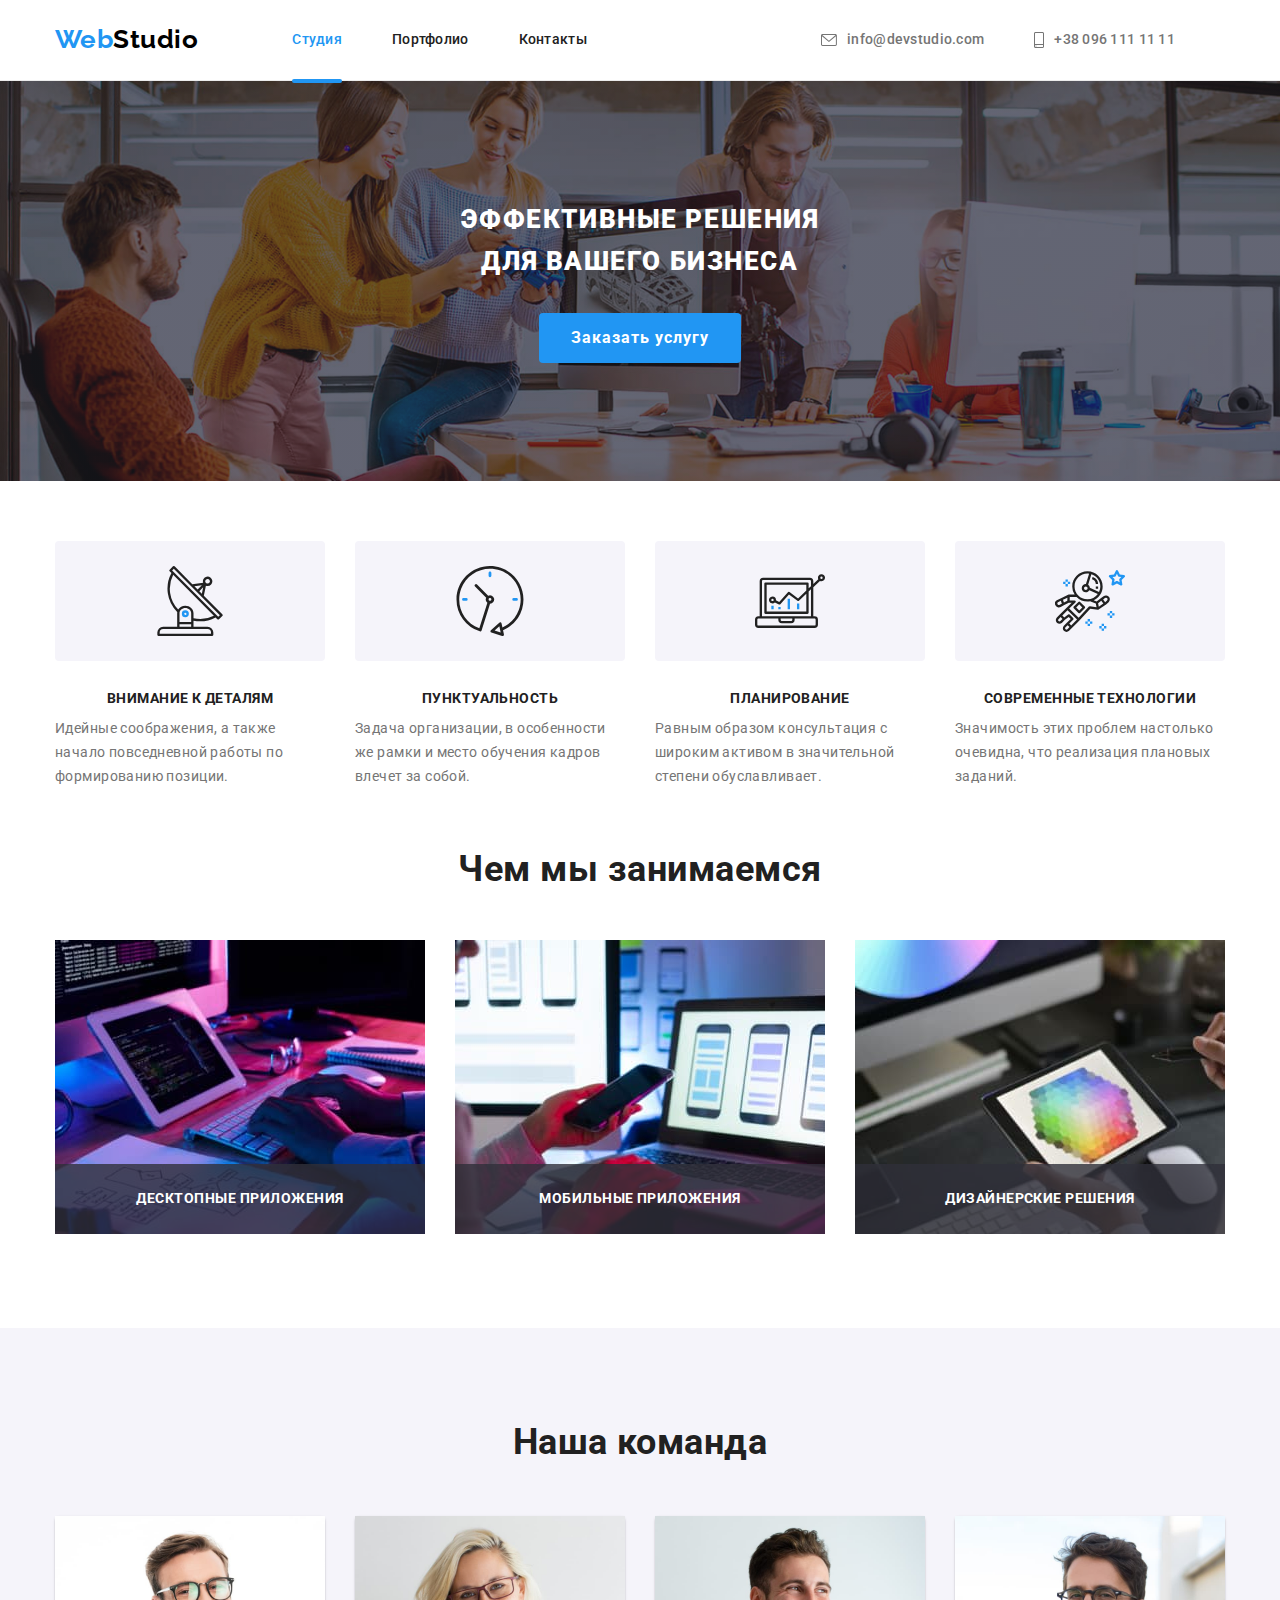
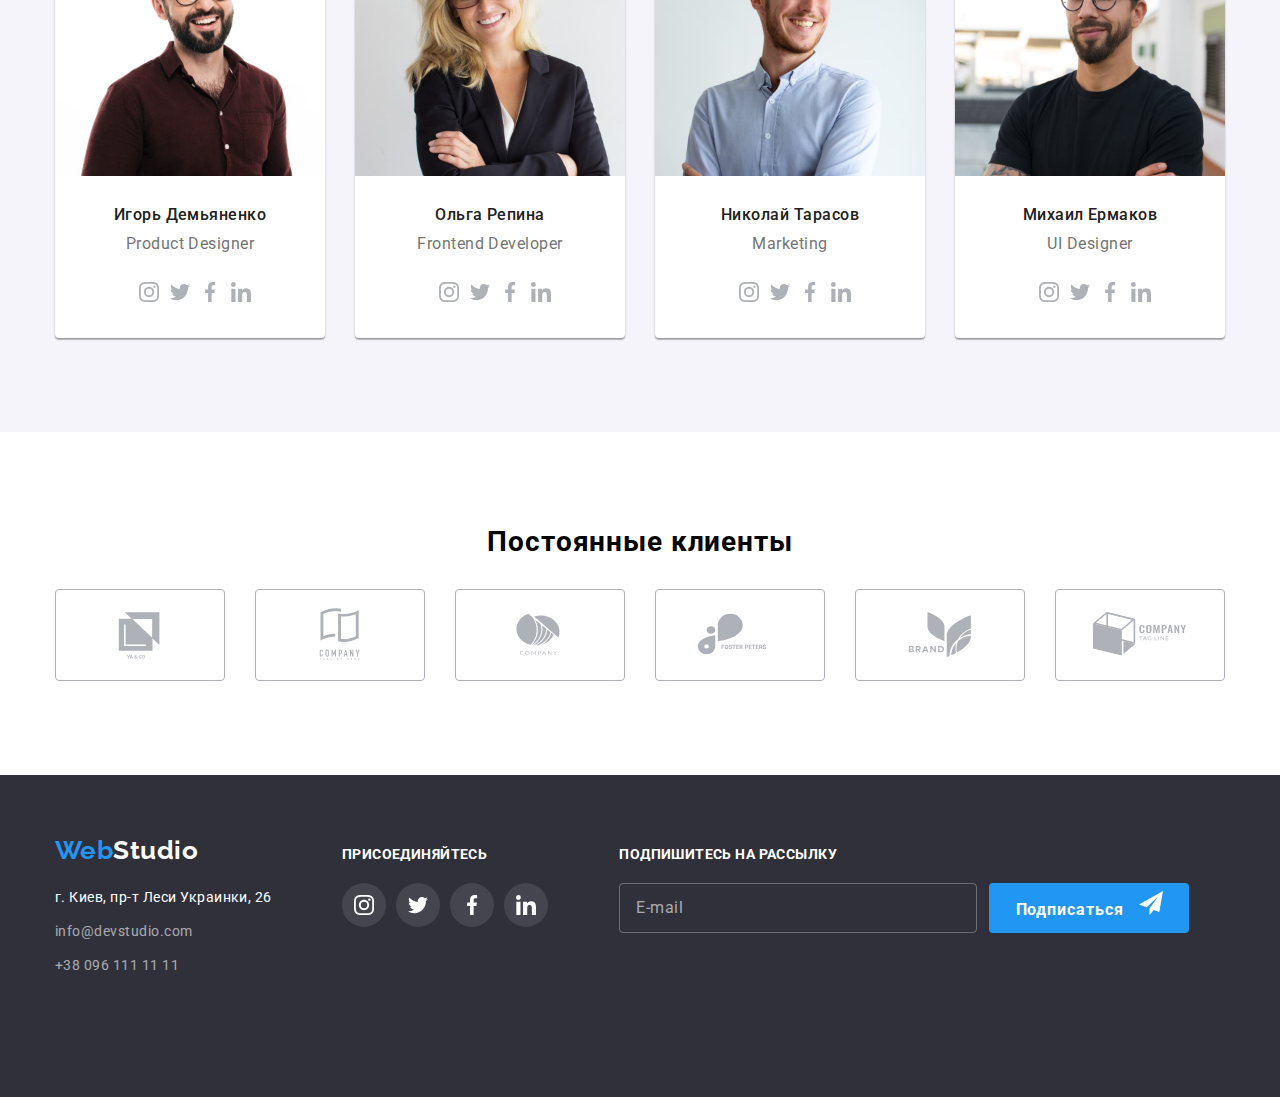
==== commit 56027921: "Homework 8" ====
--- a/index.html
+++ b/index.html
@@ -161,7 +161,7 @@
             ./images/our-command-1-mob-2x.jpg 2x"
             media="(min-width:320px)">
             </picture>
-            <img src="./images/our-command-1.jpg" alt="фото Игоря Демьяненко/>
+            <img src="./images/our-command-1.jpg" alt="фото Игоря Демьяненко"/>
             <div class="our-command-list__content">
             <h3 class="our-command-list__subtitle">Игорь Демьяненко</h3>
             <p class="our-command-list__text" lang="en">Product Designer</p>
@@ -313,7 +313,6 @@
         </li>
         </ul>
       </div>
-    </div>
       </section>
       <section class="clients">
         <div class="container">
--- a/css/main.min.css
+++ b/css/main.min.css
@@ -1,2 +1,2 @@
-p,h1,h2,h3,h4,h5,h6,ul{margin:0;padding:0}:root{--main-title-color: #ffffff;--second-title-color: #212121;--main-text-color: #757575;--second-text-color: #ffffff;--third-text-color: rgba(255, 255, 255, 0.6);--accent-color: #2196f3;--btn-color: #ffffff;--second-btn-color: #212121;--dark-background-color: #2f303a}body{font-family:Roboto, sans-serif;letter-spacing:0.03em;background-color:#ffffff}.list{list-style:none}.link{text-decoration:none}.visually-hidden{position:absolute;white-space:nowrap;width:1px;height:1px;overflow:hidden;border:0;padding:0;clip:rect(0 0 0 0);clip-path:inset(50%);margin:-1px}img{display:block;max-width:100%;height:auto}.container{width:100%;padding-left:15px;padding-right:15px;margin:0 auto}@media screen and (min-width: 480px){.container{width:480px}}@media screen and (min-width: 768px){.container{width:768px}}@media screen and (min-width: 1200px){.container{width:1200px}}.header{border-bottom:1px solid #ececec}.main-nav{display:flex}.header-list{display:flex;align-items:baseline}@media screen and (max-width: 768px){.header-list{display:none}}.header-contacts{display:flex;align-items:center;margin-left:auto}@media screen and (max-width: 768px){.header-contacts{display:none}}.header-contacts__mail{display:flex;align-items:center}.header-contacts__icon{margin-right:10px;fill:currentColor;transition:fill 250ms cubic-bezier(0.4, 0, 0.2, 1)}.header-contacts__icon:focus,.header-contacts__icon:hover{color:var(--accent-color);fill:var(--accent-color)}.header-contacts__item{display:flex;align-items:center}.header-container{display:flex;align-items:center}.logo{font-family:Raleway;font-style:normal;font-weight:bold;font-size:26px;line-height:1.19;color:#000000;margin-right:94px;padding-top:24px;padding-bottom:24px}.logo__text{color:var(--accent-color)}.header-list__link{font-weight:500;font-size:14px;line-height:1.14;letter-spacing:0.02em;color:var(--second-title-color);padding:32px 0;display:block;transition:color 250ms cubic-bezier(0.4, 0, 0.2, 1);position:relative}.header-list__link:hover,.header-list__link:focus{color:var(--accent-color)}.current-line::after{content:"";width:100%;height:4px;background-color:var(--accent-color);border-radius:2px;position:absolute;left:0;bottom:-3px}.current{color:var(--accent-color)}.header-list__item{margin-right:50px}.header-list__item:last-child{margin-right:0}.header-contacts__item{margin-right:50px}.header-contacts__link{font-weight:500;font-size:14px;line-height:1.14;letter-spacing:0.02em;color:var(--main-text-color);padding:32px 0;display:flex;align-items:center;transition:color 250ms cubic-bezier(0.4, 0, 0.2, 1)}.header-contacts__link:focus,.header-contacts__link:hover{color:var(--accent-color)}.open-menu-btn{border:none;background-color:transparent;margin-left:auto;right:15px;top:10px;fill:currentColor;transition:fill 250ms cubic-bezier(0.4, 0, 0.2, 1)}.open-menu-btn:hover,.open-menu-btn:focus{fill:var(--accent-color)}@media screen and (min-width: 768px){.open-menu-btn{display:none}}.close-menu-btn{position:absolute;border:none;background-color:transparent;display:flex;margin-left:auto;right:15px;top:10px;fill:currentColor;transition:fill 250ms cubic-bezier(0.4, 0, 0.2, 1)}.close-menu-btn:hover,.close-menu-btn:focus{fill:var(--accent-color)}.mob-menu{position:fixed;background-color:#ffffff;width:100vw;height:100vh;top:0;left:0;z-index:5;padding-top:48px;padding-bottom:48px;padding-left:40px}.mob-menu .container{display:flex;flex-direction:column;justify-content:space-between;height:100%}@media screen and (min-width: 768px){display:none}.mob-menu__item:not(:last-child){margin-bottom:32px}.mob-menu__link{font-weight:500;font-size:40px;line-height:1.14;letter-spacing:0.02em;color:var(--second-title-color)}.mob-contacts__item:not(:last-child){margin-bottom:32px}.mob-contacts__tel{color:var(--accent-color);font-weight:500;font-size:34px;line-height:1.16;letter-spacing:0.02em}.mob-contacts__mail{color:var(--main-text-color);font-weight:500;font-size:24px;line-height:1.16;letter-spacing:0.02em}.mob-menu-current__link{color:var(--accent-color)}.mob-socials{display:flex}.mob-socials__item{display:flex;flex-wrap:wrap;margin-top:64px;margin-right:10px;padding-right:10px}.mob-socials__item:not(:last-child){border-right:1px solid rgba(33,33,33,0.2)}.mob-socials__link{color:var(--accent-color);font-weight:500;font-size:14px;line-height:1.16;letter-spacing:0.02em}.hero{background-color:var(--dark-background-color);background-image:linear-gradient(rgba(47,48,58,0.4), rgba(47,48,58,0.4)),url(/images/hero-bg-mob-1x.png);text-align:center;background-repeat:no-repeat;background-size:cover;background-position:center;margin:0 auto}@media (min-device-pixel-ratio: 2), (min-resolution: 192dpi), (min-resolution: 2dppx){.hero{background-image:linear-gradient(rgba(47,48,58,0.4), rgba(47,48,58,0.4)),url(../images/hero-bg-mob-2x.png)}}@media screen and (min-width: 768px){.hero{background-color:var(--dark-background-color);background-image:linear-gradient(rgba(47,48,58,0.4), rgba(47,48,58,0.4)),url(/images/hero-bg-tab-1x.png);text-align:center;background-repeat:no-repeat;background-size:cover;background-position:center;margin:0 auto}}@media screen and (min-width: 768px) and (min-device-pixel-ratio: 2), screen and (min-width: 768px) and (min-resolution: 192dpi), screen and (min-width: 768px) and (min-resolution: 2dppx){.hero{background-image:linear-gradient(rgba(47,48,58,0.4), rgba(47,48,58,0.4)),url(../images/hero-bg-tab-2x.png)}}@media screen and (min-width: 1200px){.hero{background-color:var(--dark-background-color);background-image:linear-gradient(rgba(47,48,58,0.4), rgba(47,48,58,0.4)),url(/images/hero-bg-desk-1x.png);text-align:center;background-repeat:no-repeat;background-size:cover;background-position:center;margin:0 auto}}@media screen and (min-width: 1200px) and (min-device-pixel-ratio: 2), screen and (min-width: 1200px) and (min-resolution: 192dpi), screen and (min-width: 1200px) and (min-resolution: 2dppx){.hero{background-image:linear-gradient(rgba(47,48,58,0.4), rgba(47,48,58,0.4)),url(../images/hero-bg-desk-2x.png)}}.hero__title{font-weight:900;font-size:26px;line-height:1.61;text-align:center;letter-spacing:0.06em;color:var(--main-title-color);text-transform:uppercase;padding-top:118px;width:360px;margin:0 auto}.hero__btn{font-family:inherit;font-weight:700;font-size:16px;line-height:1.87;letter-spacing:0.06em;color:var(--btn-color);cursor:pointer;border:none;border-radius:4px;background-color:var(--accent-color);margin-top:30px;margin-bottom:118px;padding:10px 32px;transition:color 250ms cubic-bezier(0.4, 0, 0.2, 1),background-color 250ms cubic-bezier(0.4, 0, 0.2, 1)}.hero__btn:hover,.hero__btn:focus{color:var(--btn-color);background-color:#188ce8}.features{padding-top:60px;padding-bottom:60px}.features-list{margin-bottom:-30px}@media screen and (min-width: 768px){.features-list{display:flex;flex-wrap:wrap;margin-left:-30px}}.features-list__item{margin-bottom:30px}@media screen and (min-width: 768px){.features-list__item{width:calc(100% / 2 - 30px);margin-left:30px}}@media screen and (min-width: 1200px){.features-list__item{width:calc(100% / 4 - 30px)}}.features-list__subtitle{font-weight:700;font-size:14px;line-height:1.14;text-transform:uppercase;color:var(--second-title-color);margin-top:30px;margin-bottom:10px;text-align:center}.features-list__text{font-weight:400;font-size:14px;line-height:1.71;color:var(--main-text-color);letter-spacing:0.03em}.features-list__icon{background-color:#f5f4fa;border-radius:4px;display:flex;justify-content:center;align-items:center;width:450px;height:120px}@media screen and (min-width: 768px){.features-list__icon{width:354px}}@media screen and (min-width: 1200px){.features-list__icon{width:270px}}.about-us{padding-bottom:94px}@media screen and (max-width: 1199px){.about-us{display:none}}.about-us__list{display:flex;margin-right:-30px}.about-us__item{flex-basis:calc(100% / 3 - 30px);margin-right:30px;position:relative}.about-us__title{font-weight:700;font-size:36px;line-height:1.16;text-align:center;color:var(--second-title-color);margin-bottom:50px}.about-us__subtitle{display:flex;justify-content:center;align-items:center;height:70px;width:100%;font-weight:700;font-size:14px;line-height:1.14;vertical-align:top;text-transform:uppercase;color:var(--second-text-color);background-color:rgba(47,48,58,0.8);position:absolute;bottom:0}.our-command{background-color:#f5f4fa;padding-top:60px;padding-bottom:60px}@media screen and (min-width: 1200px){.our-command{padding-top:94px;padding-bottom:94px}}.our-command__title{margin-bottom:30px;font-weight:bold;font-size:36px;line-height:1.16;text-align:center;color:var(--second-title-color)}@media screen and (min-width: 1200px){.our-command__title{margin-bottom:52px}}.our-command__list{margin-bottom:-30px}@media screen and (min-width: 768px){.our-command__list{display:flex;flex-wrap:wrap;margin-right:-30px;margin-bottom:-30px}}@media screen and (min-width: 1200px){.our-command__list{display:flex;margin-right:-30px;margin-bottom:-30px}}.our-command__item{background-color:#ffffff;border-radius:4px;box-shadow:0px 1px 3px rgba(0,0,0,0.12),0px 1px 1px rgba(0,0,0,0.14),0px 2px 1px rgba(0,0,0,0.2);max-width:450px;margin-bottom:30px}@media screen and (min-width: 768px){.our-command__item{flex-basis:calc(100% / 2 - 30px);margin-right:30px;max-width:354px}}@media screen and (min-width: 1200px){.our-command__item{flex-basis:calc(100% / 4 - 30px);margin-right:30px;max-width:270px}}.our-command-list__content{margin:0 auto}.our-command-list__subtitle{font-weight:500;font-size:16px;line-height:1.18;text-align:center;color:var(--second-title-color);margin-bottom:10px;margin-top:30px}.our-command-list__text{font-weight:normal;font-size:16px;line-height:1.18;text-align:center;color:var(--main-text-color);margin-bottom:16px}@media screen and (min-width: 480px){.our-command-social-list{display:flex;justify-content:center;margin:16px 122px 0 122px}}@media screen and (min-width: 768px){.our-command-social-list{display:flex;justify-content:center;margin:16px 74px 24px 74px}}@media screen and (min-width: 1200px){.our-command-social-list{display:flex;justify-content:center}}.socials__item{width:44px;height:44px;flex-basis:calc(100% / 4 - 10px);margin-left:10px}.socials__link{width:100%;height:100%;border-radius:50%;display:flex;justify-content:center;align-items:center;color:#afb1b8;transition:background-color 250ms cubic-bezier(0.4, 0, 0.2, 1),color 250ms cubic-bezier(0.4, 0, 0.2, 1)}.socials__link:hover,.socials__link:focus{background-color:var(--accent-color);border-color:none}.socials__link:focus .socials__icon,.socials__link:hover .socials__icon{background-color:var(--accent-color);color:var(--second-text-color)}.socials__icon{fill:currentColor}.socials__link:focus .socials__icon,.socials__link:hover .socials__icon{background-color:var(--accent-color);color:var(--second-text-color)}.clients{padding-top:60px;padding-bottom:60px}@media screen and (min-width: 480px){.clients__title{font-style:700;font-size:28px;letter-spacing:0.03em;line-height:1.17;text-align:center;margin-bottom:30px}}.clients-list{display:flex;flex-wrap:wrap;margin:-15px}.clients-list__item{height:92px;width:calc(100% / 2 - 30px);margin:15px;align-items:center;display:flex;justify-content:center}@media screen and (min-width: 768px){.clients-list__item{width:calc(100% / 3 - 30px)}}@media screen and (min-width: 1200px){.clients-list__item{width:calc(100% / 6 - 30px)}}.clients-list__link{align-items:center;display:flex;justify-content:center;color:#afb1b8;width:100%;height:100%;border:1px solid #afb1b8;border-radius:4px;display:flex;justify-content:center;align-items:center;transition:border-color 250ms cubic-bezier(0.4, 0, 0.2, 1),color 250ms cubic-bezier(0.4, 0, 0.2, 1)}.clients-list__link:hover,.clients-list__link:focus{border-color:var(--accent-color)}.clients-list__logo{fill:currentColor}.clients-list__logo clients-list__logo,.clients-list__link:focus .clients-list__logo,.clients-list__link:hover .clients-list__logo{color:var(--accent-color)}.footer-wrap{margin:0 auto}@media screen and (min-width: 1200px){.footer-wrap{display:flex;align-items:baseline}}.footer{padding-top:60px;padding-bottom:60px;margin:0 auto;text-align:center;background-color:var(--dark-background-color)}@media screen and (min-width: 768px) and (max-width: 1199px){.footer__tablet{display:flex;justify-content:center;align-items:space-between}}@media screen and (min-width: 1200px){.footer__tablet{display:flex;justify-content:center;align-items:baseline;margin-bottom:0;margin-right:auto;text-align:left;margin-bottom:0;margin-right:auto}}.footer-logo{font-family:Raleway;font-style:normal;font-weight:bold;font-size:26px;line-height:1.19;color:#ffffff;margin-bottom:20px;display:block}.footer-logo__text{color:var(--accent-color)}.footer-contacts-list__item{margin-bottom:10px}.footer-contacts-list__item:last-child{margin-bottom:0}.footer-contacts-list__link{font-style:normal;font-weight:400;font-size:14px;line-height:1.71;color:var(--third-text-color);transition:color 250ms cubic-bezier(0.4, 0, 0.2, 1)}.footer-contacts-list__link:focus,.footer-contacts-list__link:hover{color:var(--accent-color)}.footer-contacts-list__adress{font-style:normal;font-weight:400;font-size:14px;line-height:1.71;color:var(--second-text-color)}.footer-contacts{display:block;margin-bottom:60px}@media screen and (min-width: 768px) and (max-width: 1199px){.footer-contacts{width:50%}}@media screen and (min-width: 1200px){.footer-contacts{margin-right:70px}}.footer-join{margin:0 auto}@media screen and (min-width: 768px) and (max-width: 1199px){.footer-join{width:50%}}@media screen and (min-width: 1200px){.footer-join{margin-right:auto}}.footer-join__title{font-weight:700;font-size:14px;line-height:1.14;vertical-align:top;letter-spacing:0.03em;color:var(--second-text-color);font-style:normal;margin-bottom:20px}.footer-social{display:flex;justify-content:center;align-items:flex-start;margin-bottom:60px}.footer-social__item{width:44px;height:44px}.footer-social__item+.footer-social__item{margin-left:10px}.footer-social__link{width:100%;height:100%;border-radius:50%;display:flex;justify-content:center;align-items:center;background-color:rgba(255,255,255,0.1);transition:background-color 250ms cubic-bezier(0.4, 0, 0.2, 1)}.footer-social__link:focus,.footer-social__link:hover{background-color:var(--accent-color)}.footer-social__icon{fill:var(--second-text-color)}.footer-subscribe__title{font-weight:700;font-size:14px;line-height:1.14;vertical-align:top;letter-spacing:0.03em;color:var(--second-text-color);font-style:normal;margin-bottom:20px}@media screen and (min-width: 768px) and (max-width: 1199px){.footer-form{display:flex;flex-direction:column;align-items:center}}@media screen and (min-width: 1200px){.footer-form{display:flex}}.footer-subscribe{margin:0 auto}@media screen and (min-width: 1200px){.footer-subscribe{display:flex;align-items:baseline;flex-direction:column}}.footer-form__input{border:1px solid rgba(255,255,255,0.3);background-color:transparent;border-radius:4px;width:358px;height:50px;padding:15px 16px;color:var(--second-text-color);margin-bottom:20px}.footer-form__input::placeholder{color:rgba(255,255,255,0.6);font-size:16px;line-height:1.25;font-weight:400;letter-spacing:0.03em}.footer-form__btn{font-family:inherit;font-weight:700;font-size:16px;font-style:normal;line-height:1.87;letter-spacing:0.06em;color:var(--btn-color);cursor:pointer;border:none;border-radius:4px;background-color:var(--accent-color);width:200px;height:50px;margin-left:12px;justify-content:center;align-items:center}.footer-form__icon{margin-left:10px}.samples{padding-top:94px;padding-bottom:94px}.samples-list{display:block;flex-wrap:wrap;justify-content:center;margin-right:-8px;margin-bottom:-15px}@media screen and (min-width: 1200px){.samples-list{display:flex;justify-content:center;margin-bottom:50px}}.samples-list__item{display:inline-flex;margin-right:8px;margin-bottom:15px}@media screen and (min-width: 1200px){.samples-list__item{margin-right:8px}}.samples-list__btn{font-family:inherit;font-style:normal;font-weight:500;font-size:16px;line-height:1.62;text-align:center;letter-spacing:0.03em;color:var(--second-btn-color);cursor:pointer;border:none;border-radius:4px;padding:6px 22px;transition:color 250ms cubic-bezier(0.4, 0, 0.2, 1),background-color 250ms cubic-bezier(0.4, 0, 0.2, 1),box-shadow 250ms cubic-bezier(0.4, 0, 0.2, 1)}.samples-list__btn:focus,.samples-list__btn:hover{color:var(--btn-color);background-color:var(--accent-color);box-shadow:0px 3px 1px rgba(0,0,0,0.1),0px 1px 2px rgba(0,0,0,0.08),0px 2px 2px rgba(0,0,0,0.12)}.samples-list__btn-current{background-color:var(--accent-color);color:var(--btn-color)}.sample-cards{display:flex;flex-wrap:wrap;margin-right:-30px;margin-bottom:-30px}.sample-cards__link{display:block;transition:box-shadow 250ms cubic-bezier(0.4, 0, 0.2, 1);position:relative}.sample-cards__link:hover,.sample-cards__link:focus{box-shadow:0px 1px 1px rgba(0,0,0,0.12),0px 4px 4px rgba(0,0,0,0.06),1px 4px 6px rgba(0,0,0,0.16)}.sample-cards__item{flex-basis:calc(100% / 3 - 30px);margin-right:30px;margin-bottom:30px;transition:box-shadow 250ms cubic-bezier(0.4, 0, 0.2, 1)}.card-content{padding:20px 24px;border:1px solid #eeeeee;border-top:0}.card-content__title{font-weight:700;font-size:18px;line-height:2;letter-spacing:0.06em;color:var(--second-title-color)}.card-content__text{font-weight:normal;font-size:16px;line-height:1.87;color:var(--main-text-color)}.sample-cards__wrap{position:relative;overflow:hidden}.sample-cards__text{position:absolute;top:0;left:0;font-size:18px;line-height:1.33;letter-spacing:0.03em;color:var(--second-text-color);background-color:rgba(33,150,243,0.9);padding:63px 24px;height:100%;transform:translateY(100%);transition:transform 250ms cubic-bezier(0.4, 0, 0.2, 1),opacity 250ms cubic-bezier(0.4, 0, 0.2, 1);opacity:0}.sample-cards__link:hover .sample-cards__text,.sample-cards__link:focus .sample-cards__text{transform:translateY(0);opacity:1}.backdrop{width:100vw;height:100vh;background-color:rgba(0,0,0,0.1);position:fixed;top:0;left:0;transition:opacity 350ms, visibility 350ms}.backdrop.is-hidden .modal{transform:scale(1.5) rotate(180deg)}.modal{max-width:450px;width:100%;min-height:609px;background-color:var(--second-text-color);border-radius:4px;position:absolute;top:50%;left:50%;transform:scale(1) rotate(0) translate(-50%, -50%);transition:transform 350ms;padding:40px}.modal__close{position:absolute;top:8px;right:8px;width:30px;height:30px;background-color:transparent;border:1px solid rgba(0,0,0,0.1);border-radius:50%;display:flex;justify-content:center;align-items:center}.modal__icon{fill:currentColor;transition:fill 250ms cubic-bezier(0.4, 0, 0.2, 1)}.modal__icon:hover,.modal__icon:focus{fill:var(--accent-color)}.is-hidden{visibility:hidden;opacity:0;pointer-events:none}.modal__title{font-weight:700;font-size:20px;line-height:1.15;letter-spacing:0.03em;color:var(--second-title-color);text-align:center;margin-bottom:12px}.modal-form__field{margin-bottom:10px}.modal-form__wrap{position:relative}.modal-form__icon{position:absolute;top:50%;transform:translateY(-50%);left:0;margin-left:15px;transition:fill 250ms cubic-bezier(0.4, 0, 0.2, 1)}.modal-form__input:hover+.modal-form__icon,.modal-form__input:focus+.modal-form__icon{fill:var(--accent-color)}.modal-form__input{width:100%;height:40px;border:1px solid rgba(33,33,33,0.2);border-radius:4px;padding-left:42px;outline:none;background-color:transparent;transition:border-color 250ms cubic-bezier(0.4, 0, 0.2, 1)}.modal-form__input:focus,.modal-form__input:hover{border-color:var(--accent-color)}.modal-form__text{font-weight:400;font-size:12px;line-height:1.14;color:var(--main-text-color);margin-bottom:4px;display:block}.modal-form__comment{width:100%;height:120px;border:1px solid rgba(33,33,33,0.2);border-radius:4px;outline:none;padding:12px 16px;resize:none;background-color:transparent;margin-bottom:20px}.modal-form__comment::placeholder{color:rgba(117,117,117,0.5);font-size:12px;font-weight:400;line-height:1.16}.modal-form__comment:focus,.modal-form__comment:hover{border-color:var(--accent-color)}.modal__btn{font-family:inherit;font-weight:700;font-size:16px;line-height:1.87;letter-spacing:0.06em;color:var(--btn-color);cursor:pointer;border:none;border-radius:4px;background-color:var(--accent-color);padding:10px 55px;display:block;margin:0 auto;box-shadow:0px 4px 4px rgba(0,0,0,0.15);transition:color 250ms cubic-bezier(0.4, 0, 0.2, 1),background-color 250ms cubic-bezier(0.4, 0, 0.2, 1),box-shadow 250ms cubic-bezier(0.4, 0, 0.2, 1);margin-top:30px}.modal__btn:focus,.modal__btn:hover{color:var(--btn-color);background-color:#188ce8;box-shadow:0px 4px 4px rgba(0,0,0,0.15)}.modal-check__text{width:100%;font-weight:400;font-size:12px;line-height:1.16;color:var(--main-text-color);letter-spacing:0.03em;display:flex;justify-content:center;align-items:baseline;text-align:center}.modal-check__text span{width:16px;height:15px;border:2px solid #000000;margin-right:5px;border-radius:2px;letter-spacing:0.03em;display:flex;justify-content:center;align-items:center}@media screen and (min-width: 1200px){.modal-check__text{font-size:14px;line-height:1.46}}.modal-check{transition:border 250ms cubic-bezier(0.4, 0, 0.2, 1)}.modal-check:checked+.modal-check__text span{background-color:var(--accent-color);border:none}.modal-check:focus+.modal-check__text span{border:1px solid var(--accent-color)}.modal-check__icon{fill:transparent}.modal-check:checked+.modal-check__text .modal-check__icon{fill:#ffffff}.modal-check__link{color:var(--accent-color);text-decoration-skip-ink:none}
+p,h1,h2,h3,h4,h5,h6,ul{margin:0;padding:0}:root{--main-title-color: #ffffff;--second-title-color: #212121;--main-text-color: #757575;--second-text-color: #ffffff;--third-text-color: rgba(255, 255, 255, 0.6);--accent-color: #2196f3;--btn-color: #ffffff;--second-btn-color: #212121;--dark-background-color: #2f303a}body{font-family:Roboto, sans-serif;letter-spacing:0.03em;background-color:#ffffff}.list{list-style:none}.link{text-decoration:none}.visually-hidden{position:absolute;white-space:nowrap;width:1px;height:1px;overflow:hidden;border:0;padding:0;clip:rect(0 0 0 0);clip-path:inset(50%);margin:-1px}img{display:block;max-width:100%;height:auto}.container{width:100%;padding-left:15px;padding-right:15px;margin:0 auto;min-width:320px}@media screen and (min-width: 480px){.container{width:480px}}@media screen and (min-width: 768px){.container{width:768px}}@media screen and (min-width: 1200px){.container{width:1200px}}.header{border-bottom:1px solid #ececec}.main-nav{display:flex}.header-list{display:flex;align-items:baseline}@media screen and (max-width: 767px){.header-list{display:none}}@media screen and (max-width: 767px){.header-contacts{display:none}}@media screen and (min-width: 768px){.header-contacts{display:flex;flex-direction:column;justify-content:center;margin-left:auto}}@media screen and (min-width: 1200px){.header-contacts{display:flex;align-items:center;margin-left:auto;flex-direction:row}}.header-contacts__mail{display:flex;align-items:center}.header-contacts__icon{margin-right:10px;fill:currentColor;transition:fill 250ms cubic-bezier(0.4, 0, 0.2, 1)}.header-contacts__icon:focus,.header-contacts__icon:hover{color:var(--accent-color);fill:var(--accent-color)}@media screen and (min-width: 1200px){.header-contacts__item{display:flex;align-items:center}}.header-container{display:flex;align-items:center}.logo{font-family:Raleway;font-style:normal;font-weight:bold;font-size:26px;line-height:1.19;color:#000000;margin-right:88px;padding-top:24px;padding-bottom:24px}@media screen and (min-width: 1200px){.logo{margin-right:94px}}.logo__text{color:var(--accent-color)}.header-list__link{font-weight:500;font-size:14px;line-height:1.14;letter-spacing:0.02em;color:var(--second-title-color);padding:32px 0;display:block;transition:color 250ms cubic-bezier(0.4, 0, 0.2, 1);position:relative}.header-list__link:hover,.header-list__link:focus{color:var(--accent-color)}.current-line::after{content:"";width:100%;height:4px;background-color:var(--accent-color);border-radius:2px;position:absolute;left:0;bottom:-3px}.current{color:var(--accent-color)}.header-list__item{margin-right:50px}.header-list__item:last-child{margin-right:0}@media screen and (min-width: 1200px){.header-contacts__item{margin-right:50px}}.header-contacts__link{font-weight:500;font-size:14px;line-height:1.14;letter-spacing:0.02em;color:var(--main-text-color);display:flex;align-items:center;transition:color 250ms cubic-bezier(0.4, 0, 0.2, 1)}.header-contacts__link:focus,.header-contacts__link:hover{color:var(--accent-color)}.header-contacts__link:focus:not(:last-child),.header-contacts__link:hover:not(:last-child){margin-bottom:10px}@media screen and (min-width: 1200px){.header-contacts__link{display:flex;align-items:center}}.open-menu-btn{border:none;background-color:transparent;margin-left:auto;right:15px;top:10px;fill:currentColor;transition:fill 250ms cubic-bezier(0.4, 0, 0.2, 1)}.open-menu-btn:hover,.open-menu-btn:focus{fill:var(--accent-color)}@media screen and (min-width: 768px){.open-menu-btn{display:none}}.close-menu-btn{position:absolute;border:none;background-color:transparent;display:flex;margin-left:auto;right:15px;top:10px;fill:currentColor;transition:fill 250ms cubic-bezier(0.4, 0, 0.2, 1)}.close-menu-btn:hover,.close-menu-btn:focus{fill:var(--accent-color)}.mob-menu{position:fixed;background-color:#ffffff;width:100vw;height:100vh;top:0;left:0;z-index:5;padding-top:48px;padding-bottom:48px;padding-left:40px}.mob-menu .container{display:flex;flex-direction:column;justify-content:space-between;height:100%}@media screen and (min-width: 768px){display:none}.mob-menu__item:not(:last-child){margin-bottom:32px}.mob-menu__link{font-weight:500;font-size:40px;line-height:1.14;letter-spacing:0.02em;color:var(--second-title-color)}.mob-contacts__item:not(:last-child){margin-bottom:32px}.mob-contacts__tel{color:var(--accent-color);font-weight:500;font-size:34px;line-height:1.16;letter-spacing:0.02em}.mob-contacts__mail{color:var(--main-text-color);font-weight:500;font-size:24px;line-height:1.16;letter-spacing:0.02em}.mob-menu-current__link{color:var(--accent-color)}.mob-socials{display:flex}.mob-socials__item{display:flex;flex-wrap:wrap;margin-top:64px;margin-right:10px;padding-right:10px}.mob-socials__item:not(:last-child){border-right:1px solid rgba(33,33,33,0.2)}.mob-socials__link{color:var(--accent-color);font-weight:500;font-size:14px;line-height:1.16;letter-spacing:0.02em}.hero{background-color:var(--dark-background-color);background-image:linear-gradient(rgba(47,48,58,0.4), rgba(47,48,58,0.4)),url(/images/hero-bg-mob-1x.png);text-align:center;background-repeat:no-repeat;background-size:cover;background-position:center;margin:0 auto;min-width:320px;height:400px}@media (min-device-pixel-ratio: 2), (min-resolution: 192dpi), (min-resolution: 2dppx){.hero{background-image:linear-gradient(rgba(47,48,58,0.4), rgba(47,48,58,0.4)),url(../images/hero-bg-mob-2x.png)}}@media screen and (min-width: 768px){.hero{background-color:var(--dark-background-color);background-image:linear-gradient(rgba(47,48,58,0.4), rgba(47,48,58,0.4)),url(/images/hero-bg-tab-1x.png);text-align:center;background-repeat:no-repeat;background-size:cover;background-position:center;margin:0 auto}}@media screen and (min-width: 768px) and (min-device-pixel-ratio: 2), screen and (min-width: 768px) and (min-resolution: 192dpi), screen and (min-width: 768px) and (min-resolution: 2dppx){.hero{background-image:linear-gradient(rgba(47,48,58,0.4), rgba(47,48,58,0.4)),url(../images/hero-bg-tab-2x.png)}}@media screen and (min-width: 1200px){.hero{background-color:var(--dark-background-color);background-image:linear-gradient(rgba(47,48,58,0.4), rgba(47,48,58,0.4)),url(/images/hero-bg-desk-1x.png);text-align:center;background-repeat:no-repeat;background-size:cover;background-position:center;margin:0 auto}}@media screen and (min-width: 1200px) and (min-device-pixel-ratio: 2), screen and (min-width: 1200px) and (min-resolution: 192dpi), screen and (min-width: 1200px) and (min-resolution: 2dppx){.hero{background-image:linear-gradient(rgba(47,48,58,0.4), rgba(47,48,58,0.4)),url(../images/hero-bg-desk-2x.png)}}.hero__title{font-weight:900;font-size:26px;line-height:1.61;text-align:center;letter-spacing:0.06em;color:var(--main-title-color);text-transform:uppercase;padding-top:118px;max-width:360px;margin:0 auto}.hero__btn{font-family:inherit;font-weight:700;font-size:16px;line-height:1.87;letter-spacing:0.06em;color:var(--btn-color);cursor:pointer;border:none;border-radius:4px;background-color:var(--accent-color);margin-top:30px;margin-bottom:118px;padding:10px 32px;transition:color 250ms cubic-bezier(0.4, 0, 0.2, 1),background-color 250ms cubic-bezier(0.4, 0, 0.2, 1)}.hero__btn:hover,.hero__btn:focus{color:var(--btn-color);background-color:#188ce8}.features{padding-top:60px;padding-bottom:60px}.features-list{margin-bottom:-30px}@media screen and (min-width: 768px){.features-list{display:flex;flex-wrap:wrap;margin-left:-30px}}.features-list__item{margin-bottom:30px}@media screen and (min-width: 768px){.features-list__item{width:calc(100% / 2 - 30px);margin-left:30px}}@media screen and (min-width: 1200px){.features-list__item{width:calc(100% / 4 - 30px)}}.features-list__subtitle{font-weight:700;font-size:14px;line-height:1.14;text-transform:uppercase;color:var(--second-title-color);margin-top:30px;margin-bottom:10px;text-align:center}.features-list__text{font-weight:400;font-size:14px;line-height:1.71;color:var(--main-text-color);letter-spacing:0.03em}.features-list__icon{background-color:#f5f4fa;border-radius:4px;display:flex;justify-content:center;align-items:center;width:450px;height:120px}@media screen and (min-width: 768px){.features-list__icon{width:354px}}@media screen and (min-width: 1200px){.features-list__icon{width:270px}}.about-us{padding-bottom:94px}@media screen and (max-width: 1199px){.about-us{display:none}}.about-us__list{display:flex;margin-right:-30px}.about-us__item{flex-basis:calc(100% / 3 - 30px);margin-right:30px;position:relative}.about-us__title{font-weight:700;font-size:36px;line-height:1.16;text-align:center;color:var(--second-title-color);margin-bottom:50px}.about-us__subtitle{display:flex;justify-content:center;align-items:center;height:70px;width:100%;font-weight:700;font-size:14px;line-height:1.14;vertical-align:top;text-transform:uppercase;color:var(--second-text-color);background-color:rgba(47,48,58,0.8);position:absolute;bottom:0}.our-command{background-color:#f5f4fa;padding-top:60px;padding-bottom:60px}@media screen and (min-width: 1200px){.our-command{padding-top:94px;padding-bottom:94px}}.our-command__title{margin-bottom:30px;font-weight:bold;font-size:36px;line-height:1.16;text-align:center;color:var(--second-title-color)}@media screen and (min-width: 1200px){.our-command__title{margin-bottom:52px}}.our-command__list{margin-bottom:-30px}@media screen and (min-width: 768px){.our-command__list{display:flex;flex-wrap:wrap;margin-right:-30px;margin-bottom:-30px}}@media screen and (min-width: 1200px){.our-command__list{display:flex;margin-right:-30px;margin-bottom:-30px}}.our-command__item{background-color:#ffffff;border-radius:4px;box-shadow:0px 1px 3px rgba(0,0,0,0.12),0px 1px 1px rgba(0,0,0,0.14),0px 2px 1px rgba(0,0,0,0.2);max-width:450px;margin-bottom:30px}@media screen and (min-width: 768px){.our-command__item{flex-basis:calc(100% / 2 - 30px);margin-right:30px;max-width:354px}}@media screen and (min-width: 1200px){.our-command__item{flex-basis:calc(100% / 4 - 30px);margin-right:30px;max-width:270px}}.our-command-list__content{margin:0 auto}.our-command-list__subtitle{font-weight:500;font-size:16px;line-height:1.18;text-align:center;color:var(--second-title-color);margin-bottom:10px;margin-top:30px}.our-command-list__text{font-weight:normal;font-size:16px;line-height:1.18;text-align:center;color:var(--main-text-color);margin-bottom:16px}@media screen and (min-width: 480px){.our-command-social-list{display:flex;justify-content:center;margin:16px 122px 0 122px}}@media screen and (min-width: 768px){.our-command-social-list{display:flex;justify-content:center;margin:16px 74px 24px 74px}}@media screen and (min-width: 1200px){.our-command-social-list{display:flex;justify-content:center}}.socials__item{width:44px;height:44px;flex-basis:calc(100% / 4 - 10px);margin-left:10px}.socials__link{width:100%;height:100%;border-radius:50%;display:flex;justify-content:center;align-items:center;color:#afb1b8;transition:background-color 250ms cubic-bezier(0.4, 0, 0.2, 1),color 250ms cubic-bezier(0.4, 0, 0.2, 1)}.socials__link:hover,.socials__link:focus{background-color:var(--accent-color);border-color:none}.socials__link:focus .socials__icon,.socials__link:hover .socials__icon{background-color:var(--accent-color);color:var(--second-text-color)}.socials__icon{fill:currentColor}.socials__link:focus .socials__icon,.socials__link:hover .socials__icon{background-color:var(--accent-color);color:var(--second-text-color)}.clients{padding-top:60px;padding-bottom:60px}@media screen and (min-width: 1200px){.clients{padding-top:94px;padding-bottom:94px}}@media screen and (min-width: 480px){.clients__title{font-style:700;font-size:28px;letter-spacing:0.03em;line-height:1.17;text-align:center;margin-bottom:30px}}.clients-list{display:flex;flex-wrap:wrap;margin:-15px}.clients-list__item{height:92px;width:calc(100% / 2 - 30px);margin:15px;align-items:center;display:flex;justify-content:center}@media screen and (min-width: 768px){.clients-list__item{width:calc(100% / 3 - 30px)}}@media screen and (min-width: 1200px){.clients-list__item{width:calc(100% / 6 - 30px)}}.clients-list__link{align-items:center;display:flex;justify-content:center;color:#afb1b8;width:100%;height:100%;border:1px solid #afb1b8;border-radius:4px;display:flex;justify-content:center;align-items:center;transition:border-color 250ms cubic-bezier(0.4, 0, 0.2, 1),color 250ms cubic-bezier(0.4, 0, 0.2, 1)}.clients-list__link:hover,.clients-list__link:focus{border-color:var(--accent-color)}.clients-list__logo{fill:currentColor}.clients-list__logo clients-list__logo,.clients-list__link:focus .clients-list__logo,.clients-list__link:hover .clients-list__logo{color:var(--accent-color)}.footer-wrap{margin:0 auto}@media screen and (min-width: 1200px){.footer-wrap{display:flex;align-items:baseline}}.footer{padding-top:60px;padding-bottom:60px;margin:0 auto;text-align:center;background-color:var(--dark-background-color)}@media screen and (min-width: 768px) and (max-width: 1199px){.footer__tablet{display:flex;justify-content:center;align-items:space-between}}@media screen and (min-width: 1200px){.footer__tablet{display:flex;justify-content:center;align-items:baseline;margin-bottom:0;margin-right:auto;text-align:left;margin-bottom:0;margin-right:auto}}.footer-logo{font-family:Raleway;font-style:normal;font-weight:bold;font-size:26px;line-height:1.19;color:#ffffff;margin-bottom:20px;display:block}.footer-logo__text{color:var(--accent-color)}.footer-contacts-list__item{margin-bottom:10px}.footer-contacts-list__item:last-child{margin-bottom:0}.footer-contacts-list__link{font-style:normal;font-weight:400;font-size:14px;line-height:1.71;color:var(--third-text-color);transition:color 250ms cubic-bezier(0.4, 0, 0.2, 1)}.footer-contacts-list__link:focus,.footer-contacts-list__link:hover{color:var(--accent-color)}.footer-contacts-list__adress{font-style:normal;font-weight:400;font-size:14px;line-height:1.71;color:var(--second-text-color)}.footer-contacts{display:block;margin-bottom:60px}@media screen and (min-width: 768px) and (max-width: 1199px){.footer-contacts{width:50%}}@media screen and (min-width: 1200px){.footer-contacts{margin-right:70px}}.footer-join{margin:0 auto}@media screen and (min-width: 768px) and (max-width: 1199px){.footer-join{width:50%}}@media screen and (min-width: 1200px){.footer-join{margin-right:auto}}.footer-join__title{font-weight:700;font-size:14px;line-height:1.14;vertical-align:top;letter-spacing:0.03em;color:var(--second-text-color);font-style:normal;margin-bottom:20px}.footer-social{display:flex;justify-content:center;align-items:flex-start;margin-bottom:60px}.footer-social__item{width:44px;height:44px}.footer-social__item+.footer-social__item{margin-left:10px}.footer-social__link{width:100%;height:100%;border-radius:50%;display:flex;justify-content:center;align-items:center;background-color:rgba(255,255,255,0.1);transition:background-color 250ms cubic-bezier(0.4, 0, 0.2, 1)}.footer-social__link:focus,.footer-social__link:hover{background-color:var(--accent-color)}.footer-social__icon{fill:var(--second-text-color)}.footer-subscribe__title{font-weight:700;font-size:14px;line-height:1.14;vertical-align:top;letter-spacing:0.03em;color:var(--second-text-color);font-style:normal;margin-bottom:20px}@media screen and (min-width: 768px) and (max-width: 1199px){.footer-form{display:flex;flex-direction:column;align-items:center}}@media screen and (min-width: 1200px){.footer-form{display:flex}}.footer-subscribe{margin:0 auto}@media screen and (min-width: 1200px){.footer-subscribe{display:flex;align-items:baseline;flex-direction:column}}.footer-form__input{border:1px solid rgba(255,255,255,0.3);background-color:transparent;border-radius:4px;width:358px;height:50px;padding:15px 16px;color:var(--second-text-color);margin-bottom:20px}.footer-form__input::placeholder{color:rgba(255,255,255,0.6);font-size:16px;line-height:1.25;font-weight:400;letter-spacing:0.03em}.footer-form__btn{font-family:inherit;font-weight:700;font-size:16px;font-style:normal;line-height:1.87;letter-spacing:0.06em;color:var(--btn-color);cursor:pointer;border:none;border-radius:4px;background-color:var(--accent-color);width:200px;height:50px;margin-left:12px;justify-content:center;align-items:center}.footer-form__icon{margin-left:10px}.samples{padding-top:60px;padding-bottom:60px}@media screen and (min-width: 768px){.samples{padding-top:94px;padding-bottom:94px}}.samples-list{display:flex;flex-wrap:wrap;margin-right:-8px;margin-bottom:-15px}@media screen and (min-width: 1200px){.samples-list{display:flex;justify-content:center;margin-bottom:50px;justify-content:center}}.samples-list__item{display:inline-flex;margin-right:8px;margin-bottom:15px}@media screen and (min-width: 1200px){.samples-list__item{margin-right:8px}}.samples-list__btn{font-family:inherit;font-style:normal;font-weight:500;font-size:16px;line-height:1.62;text-align:center;letter-spacing:0.03em;color:var(--second-btn-color);cursor:pointer;border:none;border-radius:4px;padding:6px 22px;transition:color 250ms cubic-bezier(0.4, 0, 0.2, 1),background-color 250ms cubic-bezier(0.4, 0, 0.2, 1),box-shadow 250ms cubic-bezier(0.4, 0, 0.2, 1)}.samples-list__btn:focus,.samples-list__btn:hover{color:var(--btn-color);background-color:var(--accent-color);box-shadow:0px 3px 1px rgba(0,0,0,0.1),0px 1px 2px rgba(0,0,0,0.08),0px 2px 2px rgba(0,0,0,0.12)}.samples-list__btn-current{background-color:var(--accent-color);color:var(--btn-color)}.sample-cards{margin-bottom:-30px;margin-top:46px}@media screen and (min-width: 1200px){.sample-cards{display:flex;flex-wrap:wrap}}.sample-cards__link{display:block;transition:box-shadow 250ms cubic-bezier(0.4, 0, 0.2, 1);position:relative}.sample-cards__link:hover,.sample-cards__link:focus{box-shadow:0px 1px 1px rgba(0,0,0,0.12),0px 4px 4px rgba(0,0,0,0.06),1px 4px 6px rgba(0,0,0,0.16)}.sample-cards__item{margin-bottom:30px;transition:box-shadow 250ms cubic-bezier(0.4, 0, 0.2, 1)}.card-content{padding:20px 24px;border:1px solid #eeeeee;border-top:0}.card-content__title{font-weight:700;font-size:18px;line-height:2;letter-spacing:0.06em;color:var(--second-title-color)}.card-content__text{font-weight:normal;font-size:16px;line-height:1.87;color:var(--main-text-color)}.sample-cards__wrap{position:relative;overflow:hidden}.sample-cards__text{position:absolute;top:0;left:0;font-size:18px;line-height:1.33;letter-spacing:0.03em;color:var(--second-text-color);background-color:rgba(33,150,243,0.9);padding:63px 24px;height:100%;transform:translateY(100%);transition:transform 250ms cubic-bezier(0.4, 0, 0.2, 1),opacity 250ms cubic-bezier(0.4, 0, 0.2, 1);opacity:0}.sample-cards__link:hover .sample-cards__text,.sample-cards__link:focus .sample-cards__text{transform:translateY(0);opacity:1}.backdrop{width:100vw;height:100vh;background-color:rgba(0,0,0,0.1);position:fixed;top:0;left:0;transition:opacity 350ms, visibility 350ms}.backdrop.is-hidden .modal{transform:scale(1.5) rotate(180deg)}.modal{max-width:450px;width:100%;min-height:609px;background-color:var(--second-text-color);border-radius:4px;position:absolute;top:50%;left:50%;transform:scale(1) rotate(0) translate(-50%, -50%);transition:transform 350ms;padding:40px}.modal__close{position:absolute;top:8px;right:8px;width:30px;height:30px;background-color:transparent;border:1px solid rgba(0,0,0,0.1);border-radius:50%;display:flex;justify-content:center;align-items:center}.modal__icon{fill:currentColor;transition:fill 250ms cubic-bezier(0.4, 0, 0.2, 1)}.modal__icon:hover,.modal__icon:focus{fill:var(--accent-color)}.is-hidden{visibility:hidden;opacity:0;pointer-events:none}.modal__title{font-weight:700;font-size:20px;line-height:1.15;letter-spacing:0.03em;color:var(--second-title-color);text-align:center;margin-bottom:12px}.modal-form__field{margin-bottom:10px}.modal-form__wrap{position:relative}.modal-form__icon{position:absolute;top:50%;transform:translateY(-50%);left:0;margin-left:15px;transition:fill 250ms cubic-bezier(0.4, 0, 0.2, 1)}.modal-form__input:hover+.modal-form__icon,.modal-form__input:focus+.modal-form__icon{fill:var(--accent-color)}.modal-form__input{width:100%;height:40px;border:1px solid rgba(33,33,33,0.2);border-radius:4px;padding-left:42px;outline:none;background-color:transparent;transition:border-color 250ms cubic-bezier(0.4, 0, 0.2, 1)}.modal-form__input:focus,.modal-form__input:hover{border-color:var(--accent-color)}.modal-form__text{font-weight:400;font-size:12px;line-height:1.14;color:var(--main-text-color);margin-bottom:4px;display:block}.modal-form__comment{width:100%;height:120px;border:1px solid rgba(33,33,33,0.2);border-radius:4px;outline:none;padding:12px 16px;resize:none;background-color:transparent;margin-bottom:20px}.modal-form__comment::placeholder{color:rgba(117,117,117,0.5);font-size:12px;font-weight:400;line-height:1.16}.modal-form__comment:focus,.modal-form__comment:hover{border-color:var(--accent-color)}.modal__btn{font-family:inherit;font-weight:700;font-size:16px;line-height:1.87;letter-spacing:0.06em;color:var(--btn-color);cursor:pointer;border:none;border-radius:4px;background-color:var(--accent-color);padding:10px 55px;display:block;margin:0 auto;box-shadow:0px 4px 4px rgba(0,0,0,0.15);transition:color 250ms cubic-bezier(0.4, 0, 0.2, 1),background-color 250ms cubic-bezier(0.4, 0, 0.2, 1),box-shadow 250ms cubic-bezier(0.4, 0, 0.2, 1);margin-top:30px}.modal__btn:focus,.modal__btn:hover{color:var(--btn-color);background-color:#188ce8;box-shadow:0px 4px 4px rgba(0,0,0,0.15)}.modal-check__text{width:100%;font-weight:400;font-size:12px;line-height:1.16;color:var(--main-text-color);letter-spacing:0.03em;display:flex;justify-content:center;align-items:baseline;text-align:center}.modal-check__text span{width:16px;height:15px;border:2px solid #000000;margin-right:5px;border-radius:2px;letter-spacing:0.03em;display:flex;justify-content:center;align-items:center}@media screen and (min-width: 1200px){.modal-check__text{font-size:14px;line-height:1.46}}.modal-check{transition:border 250ms cubic-bezier(0.4, 0, 0.2, 1)}.modal-check:checked+.modal-check__text span{background-color:var(--accent-color);border:none}.modal-check:focus+.modal-check__text span{border:1px solid var(--accent-color)}.modal-check__icon{fill:transparent}.modal-check:checked+.modal-check__text .modal-check__icon{fill:#ffffff}.modal-check__link{color:var(--accent-color);text-decoration-skip-ink:none}
 /*# sourceMappingURL=main.min.css.map */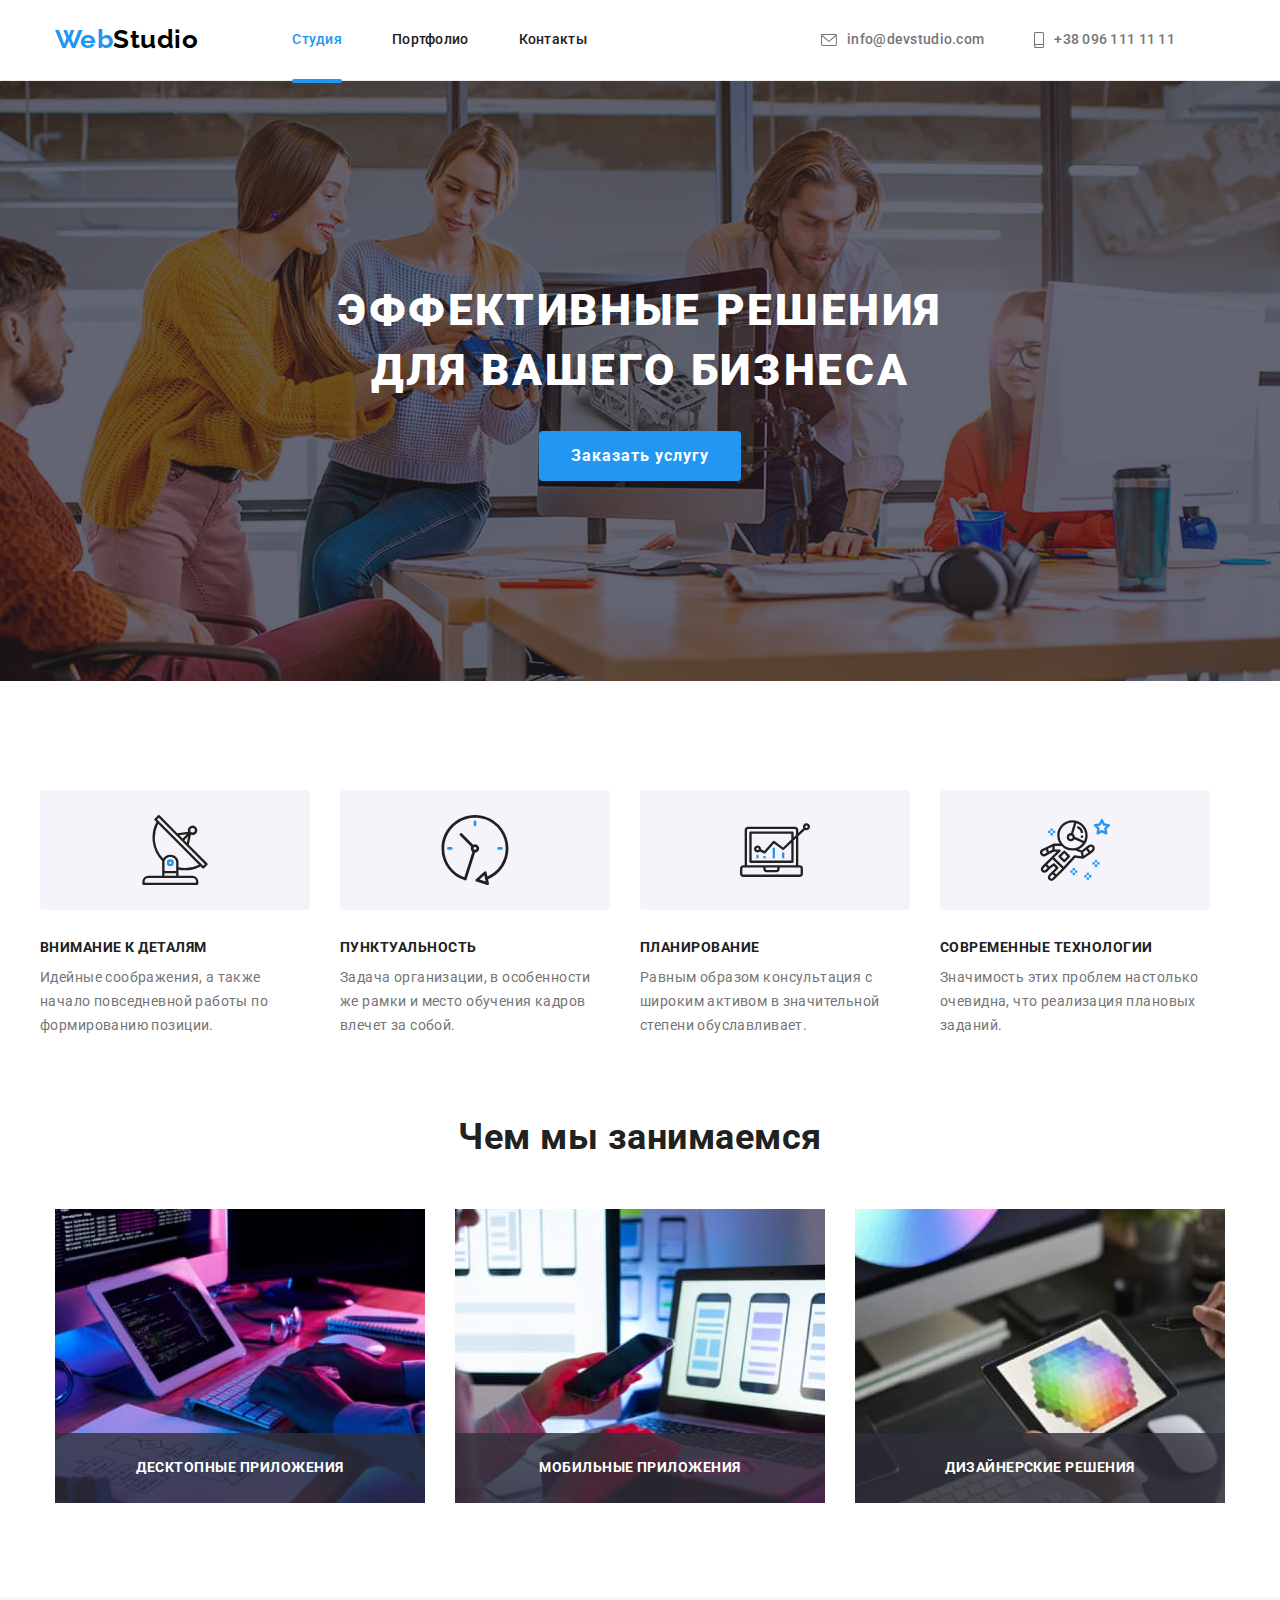
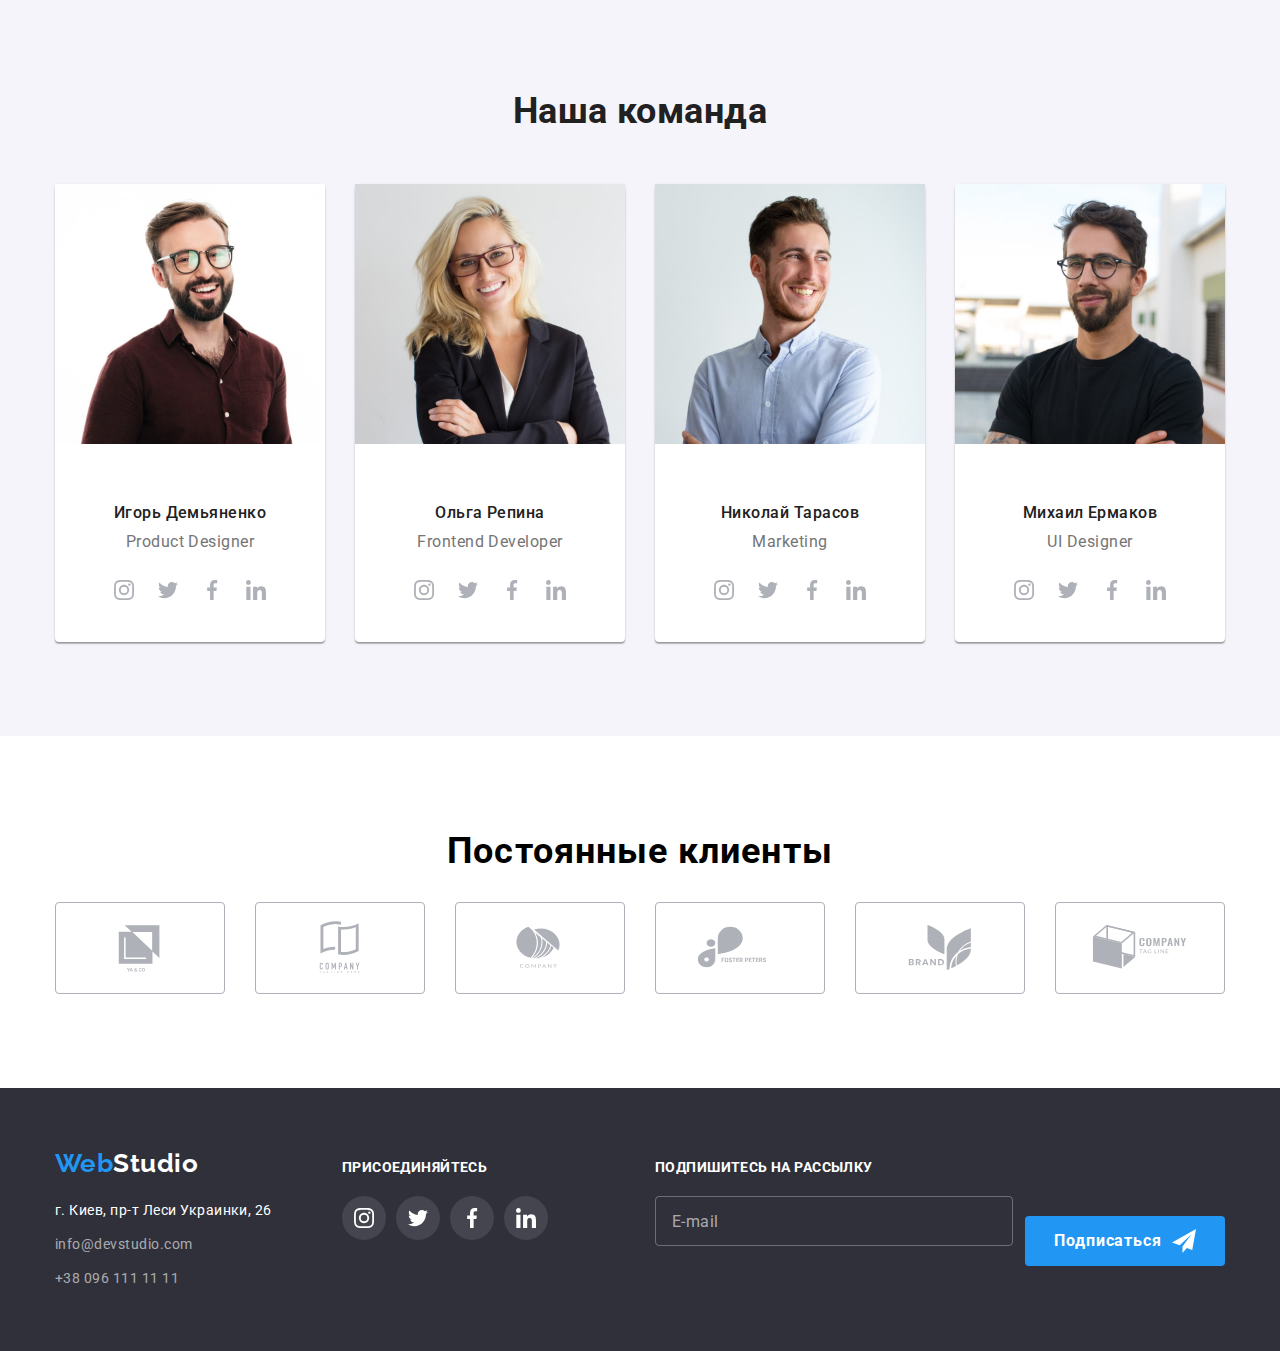
==== commit 709564c0: "Homework-8 after revision" ====
--- a/index.html
+++ b/index.html
@@ -25,7 +25,7 @@
           <li class="header-list__item"><a class="header-list__link link" href="">Контакты</a></li>
         </ul></nav>
       <ul class="header-contacts list">
-        <li class="header-contacts__item"><a class="header-contacts__link link" href="mailto:info@devstudio.com">
+        <li class="header-contacts__item"><a class="header-contacts__link link header-contacts__mail" href="mailto:info@devstudio.com">
           <svg class="header-contacts__icon" width="16" height="12">
             <use href="./images/icons.svg#icon-envelope"></use></svg>info@devstudio.com</a></li>
         <li class="header-contacts__item"><a class="header-contacts__link link" href="tel:+380961111111">
@@ -39,12 +39,13 @@
         </svg>
       </button><div class="mob-menu is-hidden"> 
          <div class="container"> 
-<div class="mob-menu__top">
+
         <button type="button" class="close-menu-btn">
           <svg class="menu-close__icon" width="40" height="40">
             <use href="./images/icons.svg#icon-close-menu-btn"></use>
           </svg> </button>
-          <ul class="mob-menu__list list">
+          <div class="mob-menu__top">
+            <ul class="mob-menu__list list">
             <li class="mob-menu__item "><a class="mob-menu__link link mob-menu-current__link" href="./index.html">Студия </a>
             </li>
             <li class="mob-menu__item"><a class="mob-menu__link link" href="./portfolio.html">Портфолио</a></li>
@@ -392,7 +393,7 @@
     </li>
 </ul></div></div>
 <div class="footer-subscribe">
-<p class="footer-subscribe__title">ПОДПИШИТЕСЬ НА РАССЫЛКУ</p>
+<p class="footer-subscribe__title">подпишитесь на рассылку</p>
 <form class="footer-form">
   <label for="footer-form__mail" class="footer-form__text"></label>
  
--- a/css/main.min.css
+++ b/css/main.min.css
@@ -1,2 +1,2 @@
-p,h1,h2,h3,h4,h5,h6,ul{margin:0;padding:0}:root{--main-title-color: #ffffff;--second-title-color: #212121;--main-text-color: #757575;--second-text-color: #ffffff;--third-text-color: rgba(255, 255, 255, 0.6);--accent-color: #2196f3;--btn-color: #ffffff;--second-btn-color: #212121;--dark-background-color: #2f303a}body{font-family:Roboto, sans-serif;letter-spacing:0.03em;background-color:#ffffff}.list{list-style:none}.link{text-decoration:none}.visually-hidden{position:absolute;white-space:nowrap;width:1px;height:1px;overflow:hidden;border:0;padding:0;clip:rect(0 0 0 0);clip-path:inset(50%);margin:-1px}img{display:block;max-width:100%;height:auto}.container{width:100%;padding-left:15px;padding-right:15px;margin:0 auto;min-width:320px}@media screen and (min-width: 480px){.container{width:480px}}@media screen and (min-width: 768px){.container{width:768px}}@media screen and (min-width: 1200px){.container{width:1200px}}.header{border-bottom:1px solid #ececec}.main-nav{display:flex}.header-list{display:flex;align-items:baseline}@media screen and (max-width: 767px){.header-list{display:none}}@media screen and (max-width: 767px){.header-contacts{display:none}}@media screen and (min-width: 768px){.header-contacts{display:flex;flex-direction:column;justify-content:center;margin-left:auto}}@media screen and (min-width: 1200px){.header-contacts{display:flex;align-items:center;margin-left:auto;flex-direction:row}}.header-contacts__mail{display:flex;align-items:center}.header-contacts__icon{margin-right:10px;fill:currentColor;transition:fill 250ms cubic-bezier(0.4, 0, 0.2, 1)}.header-contacts__icon:focus,.header-contacts__icon:hover{color:var(--accent-color);fill:var(--accent-color)}@media screen and (min-width: 1200px){.header-contacts__item{display:flex;align-items:center}}.header-container{display:flex;align-items:center}.logo{font-family:Raleway;font-style:normal;font-weight:bold;font-size:26px;line-height:1.19;color:#000000;margin-right:88px;padding-top:24px;padding-bottom:24px}@media screen and (min-width: 1200px){.logo{margin-right:94px}}.logo__text{color:var(--accent-color)}.header-list__link{font-weight:500;font-size:14px;line-height:1.14;letter-spacing:0.02em;color:var(--second-title-color);padding:32px 0;display:block;transition:color 250ms cubic-bezier(0.4, 0, 0.2, 1);position:relative}.header-list__link:hover,.header-list__link:focus{color:var(--accent-color)}.current-line::after{content:"";width:100%;height:4px;background-color:var(--accent-color);border-radius:2px;position:absolute;left:0;bottom:-3px}.current{color:var(--accent-color)}.header-list__item{margin-right:50px}.header-list__item:last-child{margin-right:0}@media screen and (min-width: 1200px){.header-contacts__item{margin-right:50px}}.header-contacts__link{font-weight:500;font-size:14px;line-height:1.14;letter-spacing:0.02em;color:var(--main-text-color);display:flex;align-items:center;transition:color 250ms cubic-bezier(0.4, 0, 0.2, 1)}.header-contacts__link:focus,.header-contacts__link:hover{color:var(--accent-color)}.header-contacts__link:focus:not(:last-child),.header-contacts__link:hover:not(:last-child){margin-bottom:10px}@media screen and (min-width: 1200px){.header-contacts__link{display:flex;align-items:center}}.open-menu-btn{border:none;background-color:transparent;margin-left:auto;right:15px;top:10px;fill:currentColor;transition:fill 250ms cubic-bezier(0.4, 0, 0.2, 1)}.open-menu-btn:hover,.open-menu-btn:focus{fill:var(--accent-color)}@media screen and (min-width: 768px){.open-menu-btn{display:none}}.close-menu-btn{position:absolute;border:none;background-color:transparent;display:flex;margin-left:auto;right:15px;top:10px;fill:currentColor;transition:fill 250ms cubic-bezier(0.4, 0, 0.2, 1)}.close-menu-btn:hover,.close-menu-btn:focus{fill:var(--accent-color)}.mob-menu{position:fixed;background-color:#ffffff;width:100vw;height:100vh;top:0;left:0;z-index:5;padding-top:48px;padding-bottom:48px;padding-left:40px}.mob-menu .container{display:flex;flex-direction:column;justify-content:space-between;height:100%}@media screen and (min-width: 768px){display:none}.mob-menu__item:not(:last-child){margin-bottom:32px}.mob-menu__link{font-weight:500;font-size:40px;line-height:1.14;letter-spacing:0.02em;color:var(--second-title-color)}.mob-contacts__item:not(:last-child){margin-bottom:32px}.mob-contacts__tel{color:var(--accent-color);font-weight:500;font-size:34px;line-height:1.16;letter-spacing:0.02em}.mob-contacts__mail{color:var(--main-text-color);font-weight:500;font-size:24px;line-height:1.16;letter-spacing:0.02em}.mob-menu-current__link{color:var(--accent-color)}.mob-socials{display:flex}.mob-socials__item{display:flex;flex-wrap:wrap;margin-top:64px;margin-right:10px;padding-right:10px}.mob-socials__item:not(:last-child){border-right:1px solid rgba(33,33,33,0.2)}.mob-socials__link{color:var(--accent-color);font-weight:500;font-size:14px;line-height:1.16;letter-spacing:0.02em}.hero{background-color:var(--dark-background-color);background-image:linear-gradient(rgba(47,48,58,0.4), rgba(47,48,58,0.4)),url(/images/hero-bg-mob-1x.png);text-align:center;background-repeat:no-repeat;background-size:cover;background-position:center;margin:0 auto;min-width:320px;height:400px}@media (min-device-pixel-ratio: 2), (min-resolution: 192dpi), (min-resolution: 2dppx){.hero{background-image:linear-gradient(rgba(47,48,58,0.4), rgba(47,48,58,0.4)),url(../images/hero-bg-mob-2x.png)}}@media screen and (min-width: 768px){.hero{background-color:var(--dark-background-color);background-image:linear-gradient(rgba(47,48,58,0.4), rgba(47,48,58,0.4)),url(/images/hero-bg-tab-1x.png);text-align:center;background-repeat:no-repeat;background-size:cover;background-position:center;margin:0 auto}}@media screen and (min-width: 768px) and (min-device-pixel-ratio: 2), screen and (min-width: 768px) and (min-resolution: 192dpi), screen and (min-width: 768px) and (min-resolution: 2dppx){.hero{background-image:linear-gradient(rgba(47,48,58,0.4), rgba(47,48,58,0.4)),url(../images/hero-bg-tab-2x.png)}}@media screen and (min-width: 1200px){.hero{background-color:var(--dark-background-color);background-image:linear-gradient(rgba(47,48,58,0.4), rgba(47,48,58,0.4)),url(/images/hero-bg-desk-1x.png);text-align:center;background-repeat:no-repeat;background-size:cover;background-position:center;margin:0 auto}}@media screen and (min-width: 1200px) and (min-device-pixel-ratio: 2), screen and (min-width: 1200px) and (min-resolution: 192dpi), screen and (min-width: 1200px) and (min-resolution: 2dppx){.hero{background-image:linear-gradient(rgba(47,48,58,0.4), rgba(47,48,58,0.4)),url(../images/hero-bg-desk-2x.png)}}.hero__title{font-weight:900;font-size:26px;line-height:1.61;text-align:center;letter-spacing:0.06em;color:var(--main-title-color);text-transform:uppercase;padding-top:118px;max-width:360px;margin:0 auto}.hero__btn{font-family:inherit;font-weight:700;font-size:16px;line-height:1.87;letter-spacing:0.06em;color:var(--btn-color);cursor:pointer;border:none;border-radius:4px;background-color:var(--accent-color);margin-top:30px;margin-bottom:118px;padding:10px 32px;transition:color 250ms cubic-bezier(0.4, 0, 0.2, 1),background-color 250ms cubic-bezier(0.4, 0, 0.2, 1)}.hero__btn:hover,.hero__btn:focus{color:var(--btn-color);background-color:#188ce8}.features{padding-top:60px;padding-bottom:60px}.features-list{margin-bottom:-30px}@media screen and (min-width: 768px){.features-list{display:flex;flex-wrap:wrap;margin-left:-30px}}.features-list__item{margin-bottom:30px}@media screen and (min-width: 768px){.features-list__item{width:calc(100% / 2 - 30px);margin-left:30px}}@media screen and (min-width: 1200px){.features-list__item{width:calc(100% / 4 - 30px)}}.features-list__subtitle{font-weight:700;font-size:14px;line-height:1.14;text-transform:uppercase;color:var(--second-title-color);margin-top:30px;margin-bottom:10px;text-align:center}.features-list__text{font-weight:400;font-size:14px;line-height:1.71;color:var(--main-text-color);letter-spacing:0.03em}.features-list__icon{background-color:#f5f4fa;border-radius:4px;display:flex;justify-content:center;align-items:center;width:450px;height:120px}@media screen and (min-width: 768px){.features-list__icon{width:354px}}@media screen and (min-width: 1200px){.features-list__icon{width:270px}}.about-us{padding-bottom:94px}@media screen and (max-width: 1199px){.about-us{display:none}}.about-us__list{display:flex;margin-right:-30px}.about-us__item{flex-basis:calc(100% / 3 - 30px);margin-right:30px;position:relative}.about-us__title{font-weight:700;font-size:36px;line-height:1.16;text-align:center;color:var(--second-title-color);margin-bottom:50px}.about-us__subtitle{display:flex;justify-content:center;align-items:center;height:70px;width:100%;font-weight:700;font-size:14px;line-height:1.14;vertical-align:top;text-transform:uppercase;color:var(--second-text-color);background-color:rgba(47,48,58,0.8);position:absolute;bottom:0}.our-command{background-color:#f5f4fa;padding-top:60px;padding-bottom:60px}@media screen and (min-width: 1200px){.our-command{padding-top:94px;padding-bottom:94px}}.our-command__title{margin-bottom:30px;font-weight:bold;font-size:36px;line-height:1.16;text-align:center;color:var(--second-title-color)}@media screen and (min-width: 1200px){.our-command__title{margin-bottom:52px}}.our-command__list{margin-bottom:-30px}@media screen and (min-width: 768px){.our-command__list{display:flex;flex-wrap:wrap;margin-right:-30px;margin-bottom:-30px}}@media screen and (min-width: 1200px){.our-command__list{display:flex;margin-right:-30px;margin-bottom:-30px}}.our-command__item{background-color:#ffffff;border-radius:4px;box-shadow:0px 1px 3px rgba(0,0,0,0.12),0px 1px 1px rgba(0,0,0,0.14),0px 2px 1px rgba(0,0,0,0.2);max-width:450px;margin-bottom:30px}@media screen and (min-width: 768px){.our-command__item{flex-basis:calc(100% / 2 - 30px);margin-right:30px;max-width:354px}}@media screen and (min-width: 1200px){.our-command__item{flex-basis:calc(100% / 4 - 30px);margin-right:30px;max-width:270px}}.our-command-list__content{margin:0 auto}.our-command-list__subtitle{font-weight:500;font-size:16px;line-height:1.18;text-align:center;color:var(--second-title-color);margin-bottom:10px;margin-top:30px}.our-command-list__text{font-weight:normal;font-size:16px;line-height:1.18;text-align:center;color:var(--main-text-color);margin-bottom:16px}@media screen and (min-width: 480px){.our-command-social-list{display:flex;justify-content:center;margin:16px 122px 0 122px}}@media screen and (min-width: 768px){.our-command-social-list{display:flex;justify-content:center;margin:16px 74px 24px 74px}}@media screen and (min-width: 1200px){.our-command-social-list{display:flex;justify-content:center}}.socials__item{width:44px;height:44px;flex-basis:calc(100% / 4 - 10px);margin-left:10px}.socials__link{width:100%;height:100%;border-radius:50%;display:flex;justify-content:center;align-items:center;color:#afb1b8;transition:background-color 250ms cubic-bezier(0.4, 0, 0.2, 1),color 250ms cubic-bezier(0.4, 0, 0.2, 1)}.socials__link:hover,.socials__link:focus{background-color:var(--accent-color);border-color:none}.socials__link:focus .socials__icon,.socials__link:hover .socials__icon{background-color:var(--accent-color);color:var(--second-text-color)}.socials__icon{fill:currentColor}.socials__link:focus .socials__icon,.socials__link:hover .socials__icon{background-color:var(--accent-color);color:var(--second-text-color)}.clients{padding-top:60px;padding-bottom:60px}@media screen and (min-width: 1200px){.clients{padding-top:94px;padding-bottom:94px}}@media screen and (min-width: 480px){.clients__title{font-style:700;font-size:28px;letter-spacing:0.03em;line-height:1.17;text-align:center;margin-bottom:30px}}.clients-list{display:flex;flex-wrap:wrap;margin:-15px}.clients-list__item{height:92px;width:calc(100% / 2 - 30px);margin:15px;align-items:center;display:flex;justify-content:center}@media screen and (min-width: 768px){.clients-list__item{width:calc(100% / 3 - 30px)}}@media screen and (min-width: 1200px){.clients-list__item{width:calc(100% / 6 - 30px)}}.clients-list__link{align-items:center;display:flex;justify-content:center;color:#afb1b8;width:100%;height:100%;border:1px solid #afb1b8;border-radius:4px;display:flex;justify-content:center;align-items:center;transition:border-color 250ms cubic-bezier(0.4, 0, 0.2, 1),color 250ms cubic-bezier(0.4, 0, 0.2, 1)}.clients-list__link:hover,.clients-list__link:focus{border-color:var(--accent-color)}.clients-list__logo{fill:currentColor}.clients-list__logo clients-list__logo,.clients-list__link:focus .clients-list__logo,.clients-list__link:hover .clients-list__logo{color:var(--accent-color)}.footer-wrap{margin:0 auto}@media screen and (min-width: 1200px){.footer-wrap{display:flex;align-items:baseline}}.footer{padding-top:60px;padding-bottom:60px;margin:0 auto;text-align:center;background-color:var(--dark-background-color)}@media screen and (min-width: 768px) and (max-width: 1199px){.footer__tablet{display:flex;justify-content:center;align-items:space-between}}@media screen and (min-width: 1200px){.footer__tablet{display:flex;justify-content:center;align-items:baseline;margin-bottom:0;margin-right:auto;text-align:left;margin-bottom:0;margin-right:auto}}.footer-logo{font-family:Raleway;font-style:normal;font-weight:bold;font-size:26px;line-height:1.19;color:#ffffff;margin-bottom:20px;display:block}.footer-logo__text{color:var(--accent-color)}.footer-contacts-list__item{margin-bottom:10px}.footer-contacts-list__item:last-child{margin-bottom:0}.footer-contacts-list__link{font-style:normal;font-weight:400;font-size:14px;line-height:1.71;color:var(--third-text-color);transition:color 250ms cubic-bezier(0.4, 0, 0.2, 1)}.footer-contacts-list__link:focus,.footer-contacts-list__link:hover{color:var(--accent-color)}.footer-contacts-list__adress{font-style:normal;font-weight:400;font-size:14px;line-height:1.71;color:var(--second-text-color)}.footer-contacts{display:block;margin-bottom:60px}@media screen and (min-width: 768px) and (max-width: 1199px){.footer-contacts{width:50%}}@media screen and (min-width: 1200px){.footer-contacts{margin-right:70px}}.footer-join{margin:0 auto}@media screen and (min-width: 768px) and (max-width: 1199px){.footer-join{width:50%}}@media screen and (min-width: 1200px){.footer-join{margin-right:auto}}.footer-join__title{font-weight:700;font-size:14px;line-height:1.14;vertical-align:top;letter-spacing:0.03em;color:var(--second-text-color);font-style:normal;margin-bottom:20px}.footer-social{display:flex;justify-content:center;align-items:flex-start;margin-bottom:60px}.footer-social__item{width:44px;height:44px}.footer-social__item+.footer-social__item{margin-left:10px}.footer-social__link{width:100%;height:100%;border-radius:50%;display:flex;justify-content:center;align-items:center;background-color:rgba(255,255,255,0.1);transition:background-color 250ms cubic-bezier(0.4, 0, 0.2, 1)}.footer-social__link:focus,.footer-social__link:hover{background-color:var(--accent-color)}.footer-social__icon{fill:var(--second-text-color)}.footer-subscribe__title{font-weight:700;font-size:14px;line-height:1.14;vertical-align:top;letter-spacing:0.03em;color:var(--second-text-color);font-style:normal;margin-bottom:20px}@media screen and (min-width: 768px) and (max-width: 1199px){.footer-form{display:flex;flex-direction:column;align-items:center}}@media screen and (min-width: 1200px){.footer-form{display:flex}}.footer-subscribe{margin:0 auto}@media screen and (min-width: 1200px){.footer-subscribe{display:flex;align-items:baseline;flex-direction:column}}.footer-form__input{border:1px solid rgba(255,255,255,0.3);background-color:transparent;border-radius:4px;width:358px;height:50px;padding:15px 16px;color:var(--second-text-color);margin-bottom:20px}.footer-form__input::placeholder{color:rgba(255,255,255,0.6);font-size:16px;line-height:1.25;font-weight:400;letter-spacing:0.03em}.footer-form__btn{font-family:inherit;font-weight:700;font-size:16px;font-style:normal;line-height:1.87;letter-spacing:0.06em;color:var(--btn-color);cursor:pointer;border:none;border-radius:4px;background-color:var(--accent-color);width:200px;height:50px;margin-left:12px;justify-content:center;align-items:center}.footer-form__icon{margin-left:10px}.samples{padding-top:60px;padding-bottom:60px}@media screen and (min-width: 768px){.samples{padding-top:94px;padding-bottom:94px}}.samples-list{display:flex;flex-wrap:wrap;margin-right:-8px;margin-bottom:-15px}@media screen and (min-width: 1200px){.samples-list{display:flex;justify-content:center;margin-bottom:50px;justify-content:center}}.samples-list__item{display:inline-flex;margin-right:8px;margin-bottom:15px}@media screen and (min-width: 1200px){.samples-list__item{margin-right:8px}}.samples-list__btn{font-family:inherit;font-style:normal;font-weight:500;font-size:16px;line-height:1.62;text-align:center;letter-spacing:0.03em;color:var(--second-btn-color);cursor:pointer;border:none;border-radius:4px;padding:6px 22px;transition:color 250ms cubic-bezier(0.4, 0, 0.2, 1),background-color 250ms cubic-bezier(0.4, 0, 0.2, 1),box-shadow 250ms cubic-bezier(0.4, 0, 0.2, 1)}.samples-list__btn:focus,.samples-list__btn:hover{color:var(--btn-color);background-color:var(--accent-color);box-shadow:0px 3px 1px rgba(0,0,0,0.1),0px 1px 2px rgba(0,0,0,0.08),0px 2px 2px rgba(0,0,0,0.12)}.samples-list__btn-current{background-color:var(--accent-color);color:var(--btn-color)}.sample-cards{margin-bottom:-30px;margin-top:46px}@media screen and (min-width: 1200px){.sample-cards{display:flex;flex-wrap:wrap}}.sample-cards__link{display:block;transition:box-shadow 250ms cubic-bezier(0.4, 0, 0.2, 1);position:relative}.sample-cards__link:hover,.sample-cards__link:focus{box-shadow:0px 1px 1px rgba(0,0,0,0.12),0px 4px 4px rgba(0,0,0,0.06),1px 4px 6px rgba(0,0,0,0.16)}.sample-cards__item{margin-bottom:30px;transition:box-shadow 250ms cubic-bezier(0.4, 0, 0.2, 1)}.card-content{padding:20px 24px;border:1px solid #eeeeee;border-top:0}.card-content__title{font-weight:700;font-size:18px;line-height:2;letter-spacing:0.06em;color:var(--second-title-color)}.card-content__text{font-weight:normal;font-size:16px;line-height:1.87;color:var(--main-text-color)}.sample-cards__wrap{position:relative;overflow:hidden}.sample-cards__text{position:absolute;top:0;left:0;font-size:18px;line-height:1.33;letter-spacing:0.03em;color:var(--second-text-color);background-color:rgba(33,150,243,0.9);padding:63px 24px;height:100%;transform:translateY(100%);transition:transform 250ms cubic-bezier(0.4, 0, 0.2, 1),opacity 250ms cubic-bezier(0.4, 0, 0.2, 1);opacity:0}.sample-cards__link:hover .sample-cards__text,.sample-cards__link:focus .sample-cards__text{transform:translateY(0);opacity:1}.backdrop{width:100vw;height:100vh;background-color:rgba(0,0,0,0.1);position:fixed;top:0;left:0;transition:opacity 350ms, visibility 350ms}.backdrop.is-hidden .modal{transform:scale(1.5) rotate(180deg)}.modal{max-width:450px;width:100%;min-height:609px;background-color:var(--second-text-color);border-radius:4px;position:absolute;top:50%;left:50%;transform:scale(1) rotate(0) translate(-50%, -50%);transition:transform 350ms;padding:40px}.modal__close{position:absolute;top:8px;right:8px;width:30px;height:30px;background-color:transparent;border:1px solid rgba(0,0,0,0.1);border-radius:50%;display:flex;justify-content:center;align-items:center}.modal__icon{fill:currentColor;transition:fill 250ms cubic-bezier(0.4, 0, 0.2, 1)}.modal__icon:hover,.modal__icon:focus{fill:var(--accent-color)}.is-hidden{visibility:hidden;opacity:0;pointer-events:none}.modal__title{font-weight:700;font-size:20px;line-height:1.15;letter-spacing:0.03em;color:var(--second-title-color);text-align:center;margin-bottom:12px}.modal-form__field{margin-bottom:10px}.modal-form__wrap{position:relative}.modal-form__icon{position:absolute;top:50%;transform:translateY(-50%);left:0;margin-left:15px;transition:fill 250ms cubic-bezier(0.4, 0, 0.2, 1)}.modal-form__input:hover+.modal-form__icon,.modal-form__input:focus+.modal-form__icon{fill:var(--accent-color)}.modal-form__input{width:100%;height:40px;border:1px solid rgba(33,33,33,0.2);border-radius:4px;padding-left:42px;outline:none;background-color:transparent;transition:border-color 250ms cubic-bezier(0.4, 0, 0.2, 1)}.modal-form__input:focus,.modal-form__input:hover{border-color:var(--accent-color)}.modal-form__text{font-weight:400;font-size:12px;line-height:1.14;color:var(--main-text-color);margin-bottom:4px;display:block}.modal-form__comment{width:100%;height:120px;border:1px solid rgba(33,33,33,0.2);border-radius:4px;outline:none;padding:12px 16px;resize:none;background-color:transparent;margin-bottom:20px}.modal-form__comment::placeholder{color:rgba(117,117,117,0.5);font-size:12px;font-weight:400;line-height:1.16}.modal-form__comment:focus,.modal-form__comment:hover{border-color:var(--accent-color)}.modal__btn{font-family:inherit;font-weight:700;font-size:16px;line-height:1.87;letter-spacing:0.06em;color:var(--btn-color);cursor:pointer;border:none;border-radius:4px;background-color:var(--accent-color);padding:10px 55px;display:block;margin:0 auto;box-shadow:0px 4px 4px rgba(0,0,0,0.15);transition:color 250ms cubic-bezier(0.4, 0, 0.2, 1),background-color 250ms cubic-bezier(0.4, 0, 0.2, 1),box-shadow 250ms cubic-bezier(0.4, 0, 0.2, 1);margin-top:30px}.modal__btn:focus,.modal__btn:hover{color:var(--btn-color);background-color:#188ce8;box-shadow:0px 4px 4px rgba(0,0,0,0.15)}.modal-check__text{width:100%;font-weight:400;font-size:12px;line-height:1.16;color:var(--main-text-color);letter-spacing:0.03em;display:flex;justify-content:center;align-items:baseline;text-align:center}.modal-check__text span{width:16px;height:15px;border:2px solid #000000;margin-right:5px;border-radius:2px;letter-spacing:0.03em;display:flex;justify-content:center;align-items:center}@media screen and (min-width: 1200px){.modal-check__text{font-size:14px;line-height:1.46}}.modal-check{transition:border 250ms cubic-bezier(0.4, 0, 0.2, 1)}.modal-check:checked+.modal-check__text span{background-color:var(--accent-color);border:none}.modal-check:focus+.modal-check__text span{border:1px solid var(--accent-color)}.modal-check__icon{fill:transparent}.modal-check:checked+.modal-check__text .modal-check__icon{fill:#ffffff}.modal-check__link{color:var(--accent-color);text-decoration-skip-ink:none}
+p,h1,h2,h3,h4,h5,h6,ul{margin:0;padding:0}:root{--main-title-color: #ffffff;--second-title-color: #212121;--main-text-color: #757575;--second-text-color: #ffffff;--third-text-color: rgba(255, 255, 255, 0.6);--accent-color: #2196f3;--btn-color: #ffffff;--second-btn-color: #212121;--dark-background-color: #2f303a}body{font-family:Roboto, sans-serif;letter-spacing:0.03em;background-color:#ffffff}.list{list-style:none}.link{text-decoration:none}.visually-hidden{position:absolute;white-space:nowrap;width:1px;height:1px;overflow:hidden;border:0;padding:0;clip:rect(0 0 0 0);clip-path:inset(50%);margin:-1px}img{display:block;max-width:100%;height:auto}.container{width:100%;padding-left:15px;padding-right:15px;margin:0 auto;min-width:320px}@media screen and (min-width: 480px){.container{width:480px}}@media screen and (min-width: 768px){.container{width:768px}}@media screen and (min-width: 1200px){.container{width:1200px}}.header{border-bottom:1px solid #ececec}.main-nav{display:flex}.header-list{display:flex;align-items:baseline}@media screen and (max-width: 767px){.header-list{display:none}}@media screen and (max-width: 767px){.header-contacts{display:none}}@media screen and (min-width: 768px){.header-contacts{display:flex;flex-direction:column;justify-content:center;margin-left:auto}}@media screen and (min-width: 1200px){.header-contacts{display:flex;align-items:center;margin-left:auto;flex-direction:row}}@media screen and (min-width: 768px) and (max-width: 1199px){.header-contacts{flex-direction:column}}.header-contacts__mail{display:flex;align-items:center}@media screen and (min-width: 768px) and (max-width: 1199px){.header-contacts__mail{margin-bottom:10px}}.header-contacts__icon{margin-right:10px;fill:currentColor;transition:fill 250ms cubic-bezier(0.4, 0, 0.2, 1)}.header-contacts__icon:focus,.header-contacts__icon:hover{color:var(--accent-color);fill:var(--accent-color)}@media screen and (min-width: 1200px){.header-contacts__item{display:flex;align-items:center}}.header-container{display:flex;align-items:center}.logo{font-family:Raleway;font-style:normal;font-weight:bold;font-size:26px;line-height:1.19;color:#000000;margin-right:88px;padding-top:24px;padding-bottom:24px}@media screen and (min-width: 1200px){.logo{margin-right:94px}}.logo__text{color:var(--accent-color)}.header-list__link{font-weight:500;font-size:14px;line-height:1.14;letter-spacing:0.02em;color:var(--second-title-color);padding:32px 0;display:block;transition:color 250ms cubic-bezier(0.4, 0, 0.2, 1);position:relative}.header-list__link:hover,.header-list__link:focus{color:var(--accent-color)}.current-line::after{content:"";width:100%;height:4px;background-color:var(--accent-color);border-radius:2px;position:absolute;left:0;bottom:-3px}.current{color:var(--accent-color)}.header-list__item{margin-right:50px}.header-list__item:last-child{margin-right:0}@media screen and (min-width: 1200px){.header-contacts__item{margin-right:50px}}.header-contacts__link{font-weight:500;font-size:14px;line-height:1.14;letter-spacing:0.02em;color:var(--main-text-color);display:flex;align-items:center;transition:color 250ms cubic-bezier(0.4, 0, 0.2, 1)}.header-contacts__link:focus,.header-contacts__link:hover{color:var(--accent-color)}@media screen and (min-width: 1200px){.header-contacts__link{display:flex;align-items:center;padding:32px 0}}.open-menu-btn{border:none;background-color:transparent;margin-left:auto;right:15px;top:10px;fill:currentColor;transition:fill 250ms cubic-bezier(0.4, 0, 0.2, 1)}.open-menu-btn:hover,.open-menu-btn:focus{fill:var(--accent-color)}@media screen and (min-width: 768px){.open-menu-btn{display:none}}.close-menu-btn{position:absolute;border:none;background-color:transparent;display:flex;margin-left:auto;right:15px;top:10px;fill:currentColor;transition:fill 250ms cubic-bezier(0.4, 0, 0.2, 1)}.close-menu-btn:hover,.close-menu-btn:focus{fill:var(--accent-color)}.mob-menu{position:fixed;background-color:#ffffff;width:100vw;height:100vh;top:0;left:0;z-index:5;padding:40px;transition:opacity 350ms, visibility 350ms;transition:transform 350ms cubic-bezier(0.4, 0, 0.2, 1)}.mob-menu .container{display:flex;flex-direction:column;justify-content:space-between;height:100%}@media screen and (min-width: 768px){.mob-menu{display:none}}.mob-menu__item:not(:last-child){margin-bottom:32px}.mob-menu__link{font-weight:500;font-size:40px;line-height:1.14;letter-spacing:0.02em;color:var(--second-title-color);transition:color 250ms cubic-bezier(0.4, 0, 0.2, 1)}.mob-menu__link:hover,.mob-menu__link:focus{color:var(--accent-color)}.mob-contacts__list{margin-bottom:64px}.mob-contacts__item:not(:last-child){margin-bottom:32px}.mob-contacts__tel{color:var(--accent-color);font-weight:500;font-size:34px;line-height:1.16;letter-spacing:0.02em;transition:color 250ms cubic-bezier(0.4, 0, 0.2, 1)}.mob-contacts__tel:hover,.mob-contacts__tel:focus{color:var(--main-text-color)}.mob-contacts__mail{color:var(--main-text-color);font-weight:500;font-size:24px;line-height:1.16;letter-spacing:0.02em;transition:color 250ms cubic-bezier(0.4, 0, 0.2, 1)}.mob-contacts__mail:hover,.mob-contacts__mail:focus{color:var(--accent-color)}.mob-menu-current__link{color:var(--accent-color)}.mob-socials{display:flex;flex-wrap:wrap}.mob-socials__item{display:flex;flex-wrap:wrap;margin-right:10px}.mob-socials__item:not(:last-child){border-right:1px solid rgba(33,33,33,0.2)}.mob-socials__link{color:var(--accent-color);font-weight:500;font-size:14px;line-height:1.16;letter-spacing:0.02em;padding-right:10px;transition:color 250ms cubic-bezier(0.4, 0, 0.2, 1)}.mob-socials__link:hover,.mob-socials__link:focus{color:var(--main-text-color)}.hero{background-color:var(--dark-background-color);background-image:linear-gradient(rgba(47,48,58,0.4), rgba(47,48,58,0.4)),url(../images/hero-bg-mob-1x.png);max-width:1600px;text-align:center;padding:118px 0;background-repeat:no-repeat;background-size:cover;background-position:center;margin:0 auto;min-width:320px;height:400px}@media (min-device-pixel-ratio: 2), (min-resolution: 192dpi), (min-resolution: 2dppx){.hero{background-image:linear-gradient(rgba(47,48,58,0.4), rgba(47,48,58,0.4)),url(../images/hero-bg-mob-2x.png)}}@media screen and (min-width: 768px){.hero{background-color:var(--dark-background-color);background-image:linear-gradient(rgba(47,48,58,0.4), rgba(47,48,58,0.4)),url(../images/hero-bg-tab-1x.png);text-align:center;background-repeat:no-repeat;background-size:cover;background-position:center;margin:0 auto}}@media screen and (min-width: 768px) and (min-device-pixel-ratio: 2), screen and (min-width: 768px) and (min-resolution: 192dpi), screen and (min-width: 768px) and (min-resolution: 2dppx){.hero{background-image:linear-gradient(rgba(47,48,58,0.4), rgba(47,48,58,0.4)),url(../images/hero-bg-tab-2x.png)}}@media screen and (min-width: 1200px){.hero{background-color:var(--dark-background-color);background-image:linear-gradient(rgba(47,48,58,0.4), rgba(47,48,58,0.4)),url(../images/hero-bg-desk-1x.png);text-align:center;background-repeat:no-repeat;background-size:cover;background-position:center;margin:0 auto;height:600px;padding:200px 0;display:flex;justify-content:center}}@media screen and (min-width: 1200px) and (min-device-pixel-ratio: 2), screen and (min-width: 1200px) and (min-resolution: 192dpi), screen and (min-width: 1200px) and (min-resolution: 2dppx){.hero{background-image:linear-gradient(rgba(47,48,58,0.4), rgba(47,48,58,0.4)),url(../images/hero-bg-desk-2x.png)}}.hero__title{font-weight:900;font-size:26px;line-height:1.61;text-align:center;letter-spacing:0.06em;color:var(--main-title-color);text-transform:uppercase;max-width:360px;margin:0 auto}@media screen and (min-width: 1200px){.hero__title{font-weight:900;font-size:44px;line-height:1.36;text-align:center;letter-spacing:0.06em;text-transform:uppercase;color:var(--main-title-color);margin:0 auto;max-width:696px}}.hero__btn{font-family:inherit;font-weight:700;font-size:16px;line-height:1.87;letter-spacing:0.06em;color:var(--btn-color);cursor:pointer;border:none;border-radius:4px;background-color:var(--accent-color);margin-top:30px;padding:10px 32px;transition:color 250ms cubic-bezier(0.4, 0, 0.2, 1),background-color 250ms cubic-bezier(0.4, 0, 0.2, 1)}.hero__btn:hover,.hero__btn:focus{color:var(--btn-color);background-color:#188ce8}.features{padding-top:60px;padding-bottom:60px}@media screen and (min-width: 1200px){.features{padding-top:94px;padding-bottom:94px}}.features-list{margin-bottom:-30px}@media screen and (min-width: 768px){.features-list{display:flex;flex-wrap:wrap;margin-left:-30px}}.features-list__item{margin:15px}@media screen and (min-width: 768px){.features-list__item{width:calc(100% / 2 - 30px)}}@media screen and (min-width: 1200px){.features-list__item{width:calc(100% / 4 - 30px)}}.features-list__subtitle{font-weight:700;font-size:14px;line-height:1.14;text-transform:uppercase;color:var(--second-title-color)}.features-list__text{font-weight:400;font-size:14px;line-height:1.71;color:var(--main-text-color);letter-spacing:0.03em;padding-top:10px}.features-list__icon{background-color:#f5f4fa;border-radius:4px;display:flex;justify-content:center;align-items:center;width:100%;height:120px;margin-bottom:30px}@media screen and (min-width: 768px){.features-list__icon{width:354px}}@media screen and (min-width: 1200px){.features-list__icon{width:270px}}.about-us{padding-bottom:94px}@media screen and (max-width: 1199px){.about-us{display:none}}.about-us__list{display:flex;margin-right:-30px}.about-us__item{flex-basis:calc(100% / 3 - 30px);margin-right:30px;position:relative}.about-us__title{font-weight:700;font-size:36px;line-height:1.16;text-align:center;color:var(--second-title-color);margin-bottom:50px}.about-us__subtitle{display:flex;justify-content:center;align-items:center;height:70px;width:100%;font-weight:700;font-size:14px;line-height:1.14;vertical-align:top;text-transform:uppercase;color:var(--second-text-color);background-color:rgba(47,48,58,0.8);position:absolute;bottom:0}.our-command{background-color:#f5f4fa;padding-top:60px;padding-bottom:60px}@media screen and (min-width: 1200px){.our-command{padding-top:94px;padding-bottom:94px}}.our-command__title{margin-bottom:30px;font-weight:bold;font-size:36px;line-height:1.16;text-align:center;color:var(--second-title-color)}@media screen and (min-width: 1200px){.our-command__title{margin-bottom:52px}}.our-command__list{margin-bottom:-30px}@media screen and (min-width: 768px){.our-command__list{display:flex;flex-wrap:wrap;margin-right:-30px}}@media screen and (min-width: 1200px){.our-command__list{display:flex;margin-right:-30px}}.our-command__item{background-color:#ffffff;border-radius:4px;box-shadow:0px 1px 3px rgba(0,0,0,0.12),0px 1px 1px rgba(0,0,0,0.14),0px 2px 1px rgba(0,0,0,0.2);max-width:450px;margin-bottom:30px}@media screen and (min-width: 768px){.our-command__item{flex-basis:calc(100% / 2 - 30px);margin-right:30px;max-width:354px}}@media screen and (min-width: 1200px){.our-command__item{flex-basis:calc(100% / 4 - 30px);margin-right:30px;max-width:270px}}.our-command-list__content{padding:30px 32px}.our-command-list__subtitle{font-weight:500;font-size:16px;line-height:1.18;text-align:center;color:var(--second-title-color);margin-bottom:10px;margin-top:30px}.our-command-list__text{font-weight:normal;font-size:16px;line-height:1.18;text-align:center;color:var(--main-text-color);margin-bottom:16px}.our-command-social-list{display:flex;justify-content:center}.socials__item{width:44px;height:44px}.socials__link{width:44px;height:44px;border-radius:50%;display:flex;justify-content:center;align-items:center;color:#afb1b8;transition:background-color 250ms cubic-bezier(0.4, 0, 0.2, 1),color 250ms cubic-bezier(0.4, 0, 0.2, 1)}.socials__link:hover,.socials__link:focus{background-color:var(--accent-color);border-color:none}.socials__link:focus .socials__icon,.socials__link:hover .socials__icon{background-color:var(--accent-color);color:var(--second-text-color)}.socials__icon{fill:currentColor}.socials__link:focus .socials__icon,.socials__link:hover .socials__icon{background-color:var(--accent-color);color:var(--second-text-color)}.clients{padding-top:60px;padding-bottom:60px}@media screen and (min-width: 1200px){.clients{padding-top:94px;padding-bottom:94px}}@media screen and (min-width: 480px){.clients__title{font-style:700;font-size:28px;letter-spacing:0.03em;line-height:1.17;text-align:center;margin-bottom:30px}}@media screen and (min-width: 1200px){.clients__title{font-size:36px}}.clients-list{display:flex;flex-wrap:wrap;margin:-15px}.clients-list__item{height:92px;width:calc(100% / 2 - 30px);margin:15px;align-items:center;display:flex;justify-content:center}@media screen and (min-width: 768px){.clients-list__item{width:calc(100% / 3 - 30px)}}@media screen and (min-width: 1200px){.clients-list__item{width:calc(100% / 6 - 30px)}}.clients-list__link{align-items:center;display:flex;justify-content:center;color:#afb1b8;width:100%;height:100%;border:1px solid #afb1b8;border-radius:4px;display:flex;justify-content:center;align-items:center;transition:border-color 250ms cubic-bezier(0.4, 0, 0.2, 1),color 250ms cubic-bezier(0.4, 0, 0.2, 1)}.clients-list__link:hover,.clients-list__link:focus{border-color:var(--accent-color)}.clients-list__logo{fill:currentColor}.clients-list__logo clients-list__logo,.clients-list__link:focus .clients-list__logo,.clients-list__link:hover .clients-list__logo{color:var(--accent-color)}.footer-wrap{margin:0 auto}@media screen and (min-width: 1200px){.footer-wrap{display:flex;align-items:baseline}}.footer{padding-top:60px;padding-bottom:60px;margin:0 auto;text-align:center;background-color:var(--dark-background-color)}@media screen and (min-width: 768px) and (max-width: 1199px){.footer__tablet{display:flex;justify-content:center;align-items:baseline;margin-bottom:60px}}@media screen and (min-width: 1200px){.footer__tablet{display:flex;justify-content:center;align-items:baseline;margin-bottom:0;margin-right:auto;text-align:left;margin-bottom:0;margin-right:auto}}.footer-logo{font-family:Raleway;font-style:normal;font-weight:bold;font-size:26px;line-height:1.19;color:#ffffff;margin-bottom:20px;display:block}.footer-logo__text{color:var(--accent-color)}.footer-contacts-list__item{margin-bottom:10px}.footer-contacts-list__item:last-child{margin-bottom:0}.footer-contacts-list__link{font-style:normal;font-weight:400;font-size:14px;line-height:1.71;color:var(--third-text-color);transition:color 250ms cubic-bezier(0.4, 0, 0.2, 1)}.footer-contacts-list__link:focus,.footer-contacts-list__link:hover{color:var(--accent-color)}.footer-contacts-list__adress{font-style:normal;font-weight:400;font-size:14px;line-height:1.71;color:var(--second-text-color)}.footer-contacts{display:block}@media screen and (max-width: 767px){.footer-contacts{margin-bottom:60px}}@media screen and (min-width: 768px) and (max-width: 1199px){.footer-contacts{width:50%}}@media screen and (min-width: 1200px){.footer-contacts{margin-right:auto}}@media screen and (max-width: 767px){.footer-join{margin-bottom:60px}}@media screen and (min-width: 768px) and (max-width: 1199px){.footer-join{width:50%}}@media screen and (min-width: 1200px){.footer-join{margin-right:auto;margin-left:70px}}.footer-join__title{font-weight:700;font-size:14px;line-height:1.14;vertical-align:top;letter-spacing:0.03em;color:var(--second-text-color);font-style:normal;margin-bottom:20px}.footer-social{display:flex;justify-content:center;align-items:flex-start}.footer-social__item{width:44px;height:44px}.footer-social__item+.footer-social__item{margin-left:10px}.footer-social__link{width:100%;height:100%;border-radius:50%;display:flex;justify-content:center;align-items:center;background-color:rgba(255,255,255,0.1);transition:background-color 250ms cubic-bezier(0.4, 0, 0.2, 1)}.footer-social__link:focus,.footer-social__link:hover{background-color:var(--accent-color)}.footer-social__icon{fill:var(--second-text-color)}.footer-subscribe__title{font-weight:700;font-size:14px;line-height:1.14;vertical-align:top;letter-spacing:0.03em;color:var(--second-text-color);font-style:normal;margin-bottom:20px;text-transform:uppercase}@media screen and (min-width: 768px) and (max-width: 1199px){.footer-form{display:flex;flex-direction:column;align-items:center}}@media screen and (min-width: 1200px){.footer-form{display:flex}}@media screen and (min-width: 1200px){.footer-subscribe{display:flex;align-items:baseline;flex-direction:column}}.footer-form__input{border:1px solid rgba(255,255,255,0.3);background-color:transparent;border-radius:4px;width:100%;height:50px;padding:15px 16px;color:var(--second-text-color);margin-bottom:20px}.footer-form__input::placeholder{color:rgba(255,255,255,0.6);font-size:16px;line-height:1.25;font-weight:400;letter-spacing:0.03em}@media screen and (min-width: 768px){.footer-form__input{width:450px}}@media screen and (min-width: 1200px){.footer-form__input{width:358px}}.footer-form__btn{font-family:inherit;font-weight:700;font-size:16px;font-style:normal;line-height:1.87;letter-spacing:0.06em;color:var(--btn-color);cursor:pointer;border:none;border-radius:4px;background-color:var(--accent-color);width:200px;height:50px;display:flex;margin-left:12px;justify-content:center;align-items:center;margin-top:20px}@media screen and (max-width: 767px){.footer-form__btn{margin:0 auto}}.footer-form__icon{margin-left:10px}.samples{padding-top:60px;padding-bottom:60px}@media screen and (min-width: 768px){.samples{padding-top:94px;padding-bottom:94px}}.samples-list{display:flex;flex-wrap:wrap;margin-right:-8px;margin-bottom:-15px}@media screen and (min-width: 700px){.samples-list{display:flex;justify-content:center}}@media screen and (min-width: 1200px){.samples-list{display:flex;justify-content:center;margin-bottom:50px}}.samples-list__item{display:inline-flex;margin-right:8px;margin-bottom:15px}@media screen and (min-width: 768px){.samples-list__item{margin-bottom:0}.samples-list__item:not(:last-child){margin-right:8px}}@media screen and (min-width: 1200px){.samples-list__item{margin-right:8px}}.samples-list__btn{font-family:inherit;font-style:normal;font-weight:500;font-size:16px;line-height:1.62;text-align:center;letter-spacing:0.03em;color:var(--second-btn-color);cursor:pointer;border:none;border-radius:4px;padding:6px 22px;transition:color 250ms cubic-bezier(0.4, 0, 0.2, 1),background-color 250ms cubic-bezier(0.4, 0, 0.2, 1),box-shadow 250ms cubic-bezier(0.4, 0, 0.2, 1)}.samples-list__btn:focus,.samples-list__btn:hover{color:var(--btn-color);background-color:var(--accent-color);box-shadow:0px 3px 1px rgba(0,0,0,0.1),0px 1px 2px rgba(0,0,0,0.08),0px 2px 2px rgba(0,0,0,0.12)}.samples-list__btn-current{background-color:var(--accent-color);color:var(--btn-color)}.sample-cards{margin-bottom:-30px;margin-top:46px}@media screen and (min-width: 768px){.sample-cards{display:flex;flex-wrap:wrap;margin-bottom:-30px;margin-right:-30px}}@media screen and (min-width: 1200px){.sample-cards{display:flex;flex-wrap:wrap;margin-right:-30px;margin-bottom:-30px}}.sample-cards__link{display:block;transition:box-shadow 250ms cubic-bezier(0.4, 0, 0.2, 1);position:relative}.sample-cards__link:hover,.sample-cards__link:focus{box-shadow:0px 1px 1px rgba(0,0,0,0.12),0px 4px 4px rgba(0,0,0,0.06),1px 4px 6px rgba(0,0,0,0.16)}@media screen and (min-width: 768px){.sample-cards__link{display:flex;flex-direction:column;height:100%}}.sample-cards__item{margin-bottom:30px;transition:box-shadow 250ms cubic-bezier(0.4, 0, 0.2, 1)}@media screen and (min-width: 768px){.sample-cards__item{flex-basis:calc(100% / 2 - 30px);margin-right:30px}}@media screen and (min-width: 1200px){.sample-cards__item{flex-basis:calc(100% / 3 - 30px);margin-right:30px}}.card-content{padding:20px 24px;border:1px solid #eeeeee;border-top:0}.card-content__title{font-weight:700;font-size:18px;line-height:2;letter-spacing:0.06em;color:var(--second-title-color)}.card-content__text{font-weight:normal;font-size:16px;line-height:1.87;color:var(--main-text-color)}.sample-cards__wrap{position:relative;overflow:hidden;flex-grow:1}.sample-cards__text{position:absolute;top:0;left:0;font-size:18px;line-height:1.33;letter-spacing:0.03em;color:var(--second-text-color);background-color:rgba(33,150,243,0.9);padding:63px 24px;height:100%;transform:translateY(100%);transition:transform 250ms cubic-bezier(0.4, 0, 0.2, 1),opacity 250ms cubic-bezier(0.4, 0, 0.2, 1);opacity:0}.sample-cards__link:hover .sample-cards__text,.sample-cards__link:focus .sample-cards__text{transform:translateY(0);opacity:1}.backdrop{width:100vw;height:100vh;background-color:rgba(0,0,0,0.1);position:fixed;top:0;left:0;transition:opacity 350ms, visibility 350ms}.backdrop.is-hidden .modal{transform:scale(1.5) rotate(180deg)}.modal{width:100%;background-color:var(--second-text-color);border-radius:4px;position:absolute;top:50%;left:50%;transform:scale(1) rotate(0) translate(-50%, -50%);transition:transform 350ms;padding:40px}@media screen and (min-width: 320px) and (max-width: 479px){.modal{width:98%}}@media screen and (max-width: 1199px){.modal{max-width:450px;min-height:609px}}@media screen and (min-width: 1200px){.modal{width:528px;height:581px}}.modal__close{position:absolute;top:8px;right:8px;width:30px;height:30px;background-color:transparent;border:1px solid rgba(0,0,0,0.1);border-radius:50%;display:flex;justify-content:center;align-items:center}.modal__icon{fill:currentColor;transition:fill 250ms cubic-bezier(0.4, 0, 0.2, 1)}.modal__icon:hover,.modal__icon:focus{fill:var(--accent-color)}.is-hidden{visibility:hidden;opacity:0;pointer-events:none}.modal__title{font-weight:700;font-size:20px;line-height:1.15;letter-spacing:0.03em;color:var(--second-title-color);text-align:center;margin-bottom:12px}.modal-form__field{margin-bottom:10px}.modal-form__wrap{position:relative}.modal-form__icon{position:absolute;top:50%;transform:translateY(-50%);left:0;margin-left:15px;transition:fill 250ms cubic-bezier(0.4, 0, 0.2, 1)}.modal-form__input:hover+.modal-form__icon,.modal-form__input:focus+.modal-form__icon{fill:var(--accent-color)}.modal-form__input{width:100%;height:40px;border:1px solid rgba(33,33,33,0.2);border-radius:4px;padding-left:42px;outline:none;background-color:transparent;transition:border-color 250ms cubic-bezier(0.4, 0, 0.2, 1)}.modal-form__input:focus,.modal-form__input:hover{border-color:var(--accent-color)}.modal-form__text{font-weight:400;font-size:12px;line-height:1.14;color:var(--main-text-color);margin-bottom:4px;display:block}.modal-form__comment{width:100%;height:120px;border:1px solid rgba(33,33,33,0.2);border-radius:4px;outline:none;padding:12px 16px;resize:none;background-color:transparent;margin-bottom:20px}.modal-form__comment::placeholder{color:rgba(117,117,117,0.5);font-size:12px;font-weight:400;line-height:1.16}.modal-form__comment:focus,.modal-form__comment:hover{border-color:var(--accent-color)}.modal__btn{font-family:inherit;font-weight:700;font-size:16px;line-height:1.87;letter-spacing:0.06em;color:var(--btn-color);cursor:pointer;border:none;border-radius:4px;background-color:var(--accent-color);padding:10px 55px;display:block;margin:0 auto;box-shadow:0px 4px 4px rgba(0,0,0,0.15);transition:color 250ms cubic-bezier(0.4, 0, 0.2, 1),background-color 250ms cubic-bezier(0.4, 0, 0.2, 1),box-shadow 250ms cubic-bezier(0.4, 0, 0.2, 1);margin-top:30px}.modal__btn:focus,.modal__btn:hover{color:var(--btn-color);background-color:#188ce8;box-shadow:0px 4px 4px rgba(0,0,0,0.15)}.modal-check__text{width:100%;font-weight:400;font-size:12px;line-height:1.16;color:var(--main-text-color);letter-spacing:0.03em;display:flex;justify-content:center;align-items:baseline;text-align:center}.modal-check__text span{width:16px;height:15px;border:2px solid #000000;margin-right:5px;border-radius:2px;letter-spacing:0.03em;display:flex;justify-content:center;align-items:center}@media screen and (min-width: 1200px){.modal-check__text{font-size:14px;line-height:1.46}}.modal-check{transition:border 250ms cubic-bezier(0.4, 0, 0.2, 1)}.modal-check:checked+.modal-check__text span{background-color:var(--accent-color);border:none}.modal-check:focus+.modal-check__text span{border:1px solid var(--accent-color)}.modal-check__icon{fill:transparent}.modal-check:checked+.modal-check__text .modal-check__icon{fill:#ffffff}.modal-check__link{color:var(--accent-color);text-decoration-skip-ink:none}
 /*# sourceMappingURL=main.min.css.map */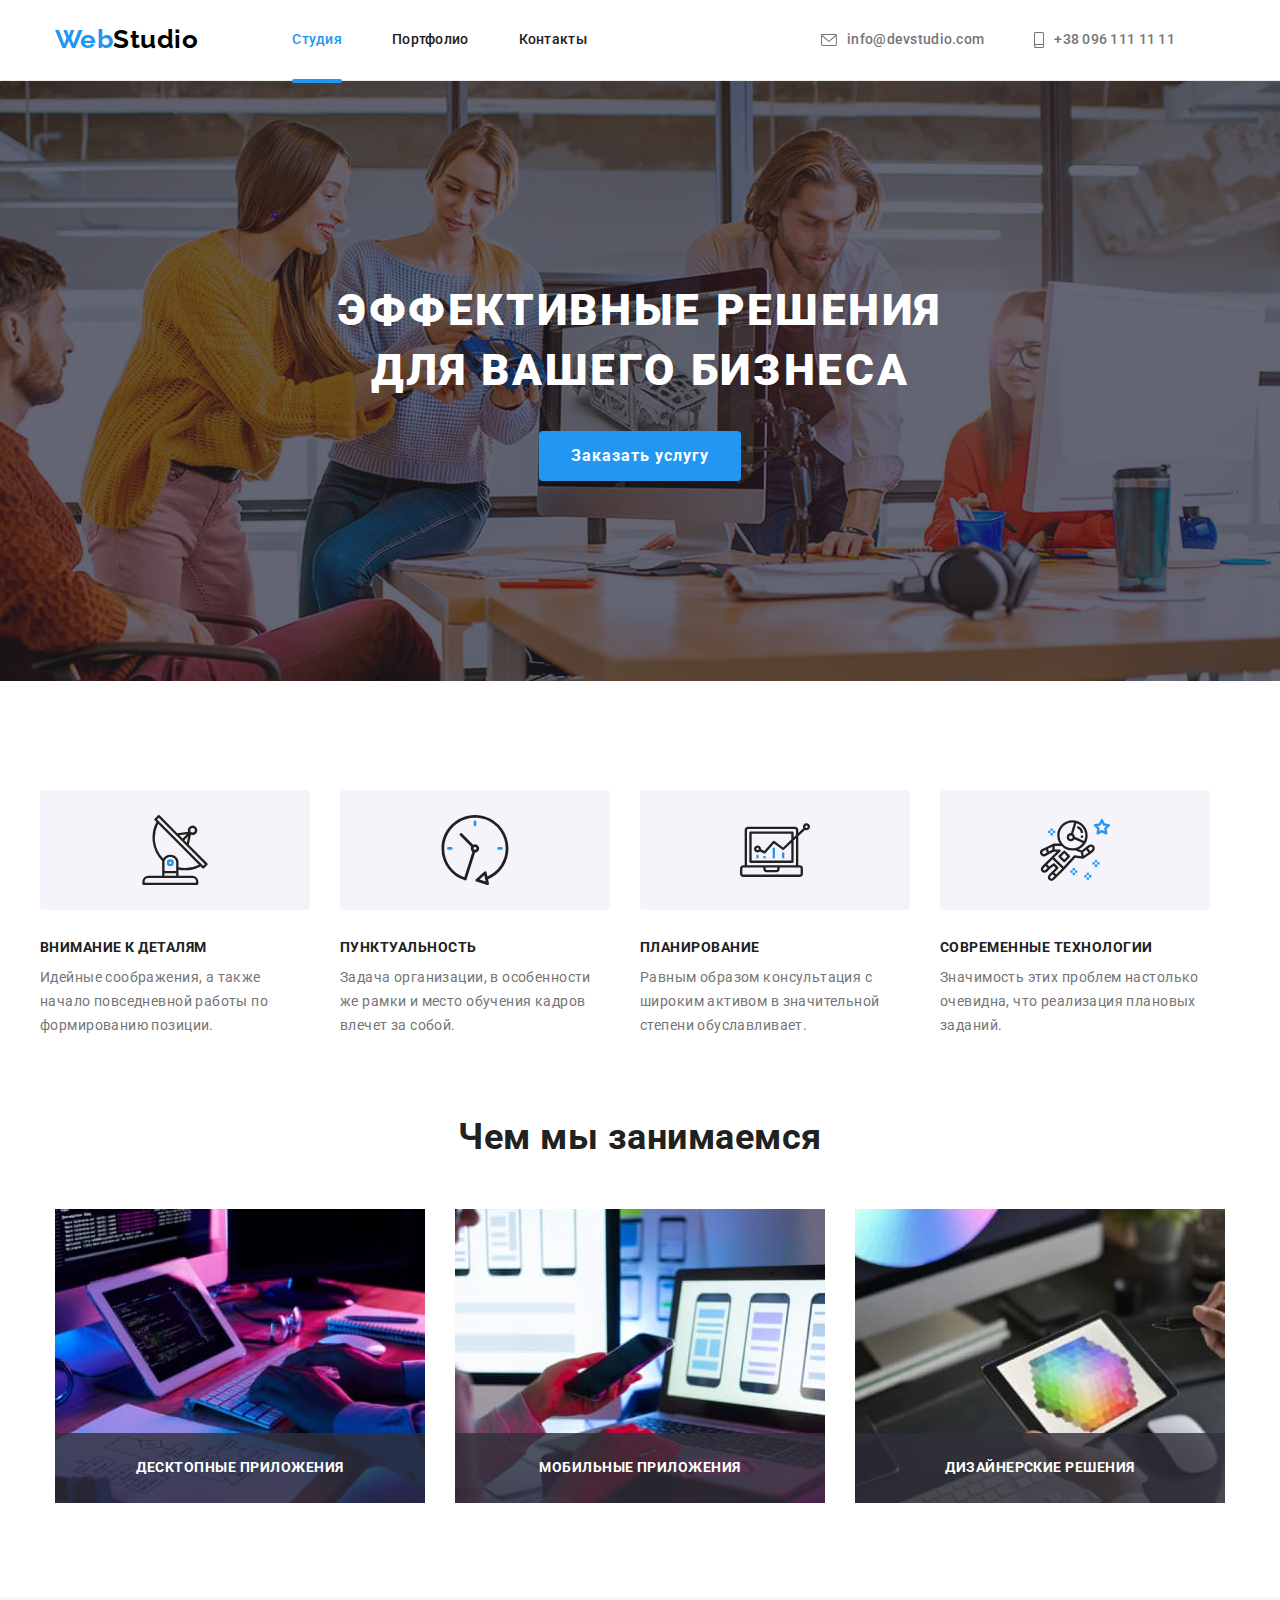
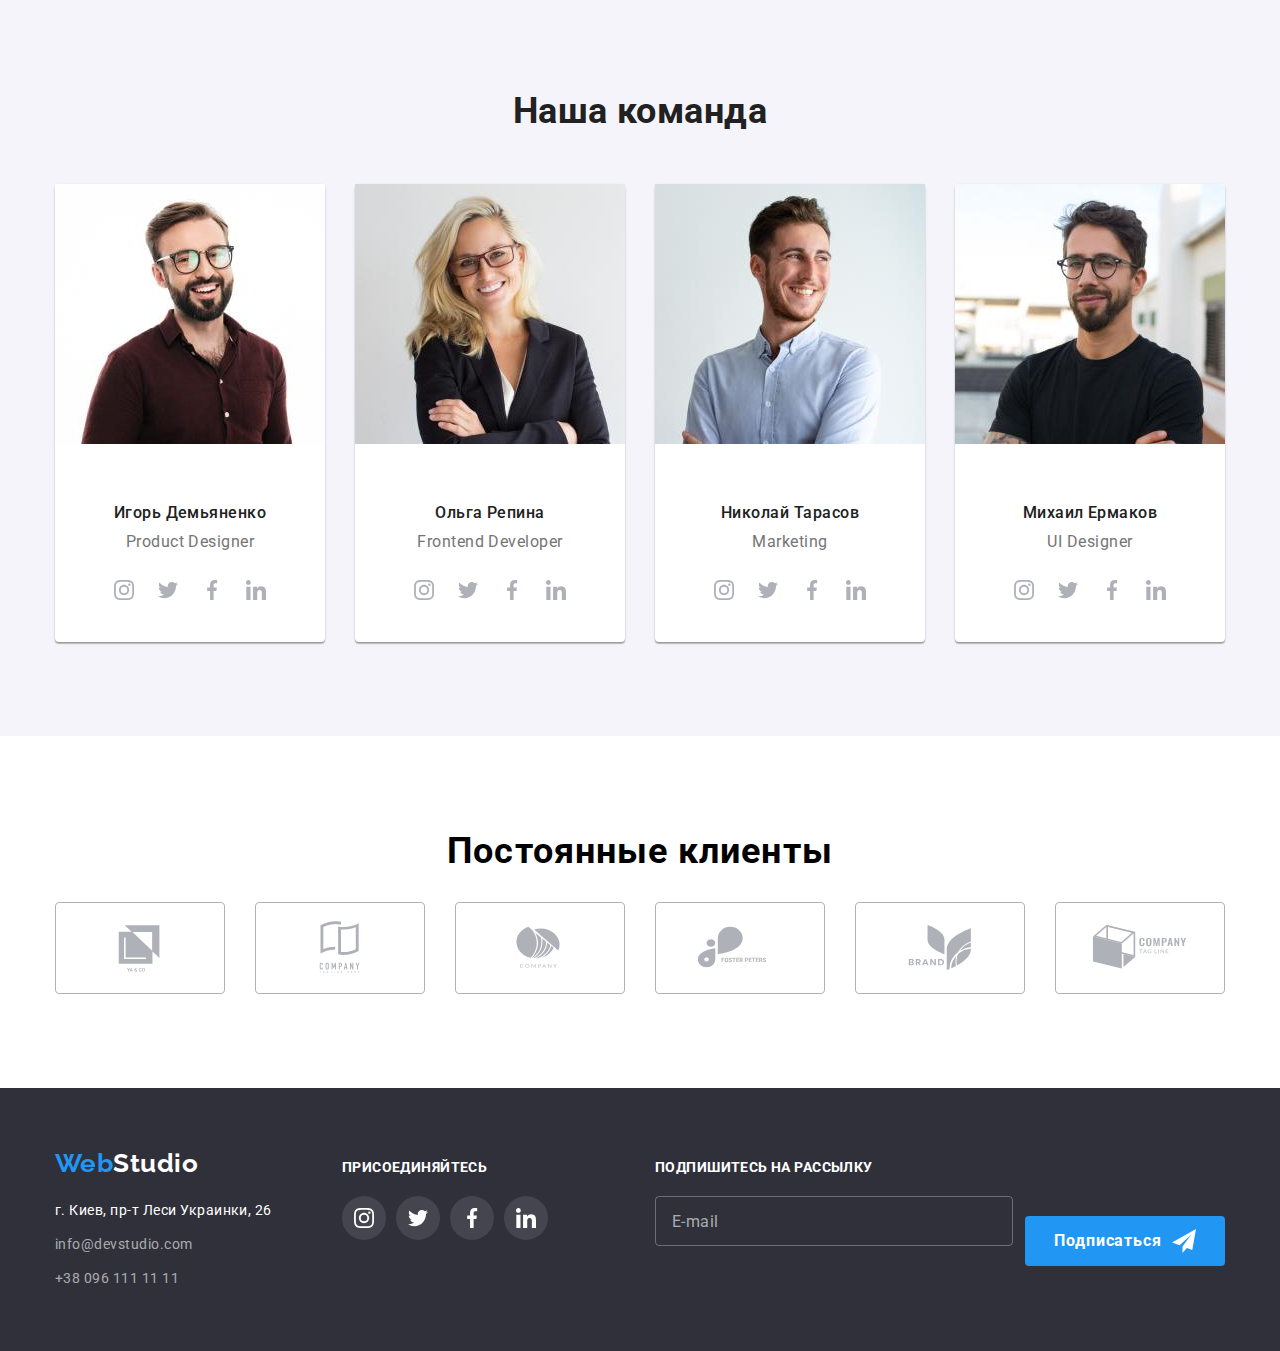
==== commit fd11a18b: "After validation" ====
--- a/index.html
+++ b/index.html
@@ -161,8 +161,7 @@
                 <source srcset="./images/our-command-1-mob-1x.jpg 1x, 
             ./images/our-command-1-mob-2x.jpg 2x"
             media="(min-width:320px)">
-            </picture>
-            <img src="./images/our-command-1.jpg" alt="фото Игоря Демьяненко"/>
+            <img src="./images/our-command-1.jpg" alt="фото Игоря Демьяненко"/></picture>
             <div class="our-command-list__content">
             <h3 class="our-command-list__subtitle">Игорь Демьяненко</h3>
             <p class="our-command-list__text" lang="en">Product Designer</p>
@@ -185,10 +184,10 @@
             <a href="" class="socials__link"><svg class="socials__icon" width="20" height="20">
               <use href="./images/icons.svg#icon-linkedin"></use>
             </svg></a>
-          </li>
-         </ul>
-        </li>
-          <li class="our-command__item">
+           </li>
+         </ul></div>
+         
+          <li class="our-command__item">                                                                                                                                                                                                                                                                                                                                                                              
             <picture>
               <source srcset="./images/our-command-2-desk-1x.jpg 1x, 
               ./images/our-command-2-desk-2x.jpg 2x"
@@ -197,11 +196,11 @@
               ./images/our-command-2-tab-2x.jpg 2x" media="(min-width:768px)">
               <source srcset="./images/our-command-2-mob-1x.jpg 1x, 
                         ./images/our-command-2-mob-2x.jpg 2x" media="(min-width:320px)">
-            </picture>
             <img
               src="./images/our-command-2.jpg"
               alt=" фото Ольги Репиной"
-            />
+            /></picture>
+            
             <div class="our-command-list__content">
             <h3 class="our-command-list__subtitle">Ольга Репина</h3>
             <p class="our-command-list__text" lang="en">Frontend Developer</p>
@@ -238,11 +237,11 @@
                           ./images/our-command-3-tab-2x.jpg 2x" media="(min-width:768px)">
               <source srcset="./images/our-command-3-mob-1x.jpg 1x, 
                                     ./images/our-command-3-mob-2x.jpg 2x" media="(min-width:320px)">
-            </picture>
+            
             <img
               src="./images/our-command-3.jpg"
               alt=" фото Николая Тарасова"
-            />
+            /></picture>
             <div class="our-command-list__content">
             <h3 class="our-command-list__subtitle">Николай Тарасов</h3>
             <p class="our-command-list__text" lang="en">Marketing</p>
@@ -279,11 +278,11 @@
                                       ./images/our-command-4-tab-2x.jpg 2x" media="(min-width:768px)">
               <source srcset="./images/our-command-4-mob-1x.jpg 1x, 
       ./images/our-command-4-mob-2x.jpg 2x" media="(min-width:320px)">
-            </picture>
+            
             <img
               src="./images/our-command-4.jpg"
               alt="фото Михаила Ермакова"
-            />
+            /></picture>
             <div class="our-command-list__content">
             <h3 class="our-command-list__subtitle">Михаил Ермаков</h3>
             <p class="our-command-list__text" lang="en">UI Designer</p>
